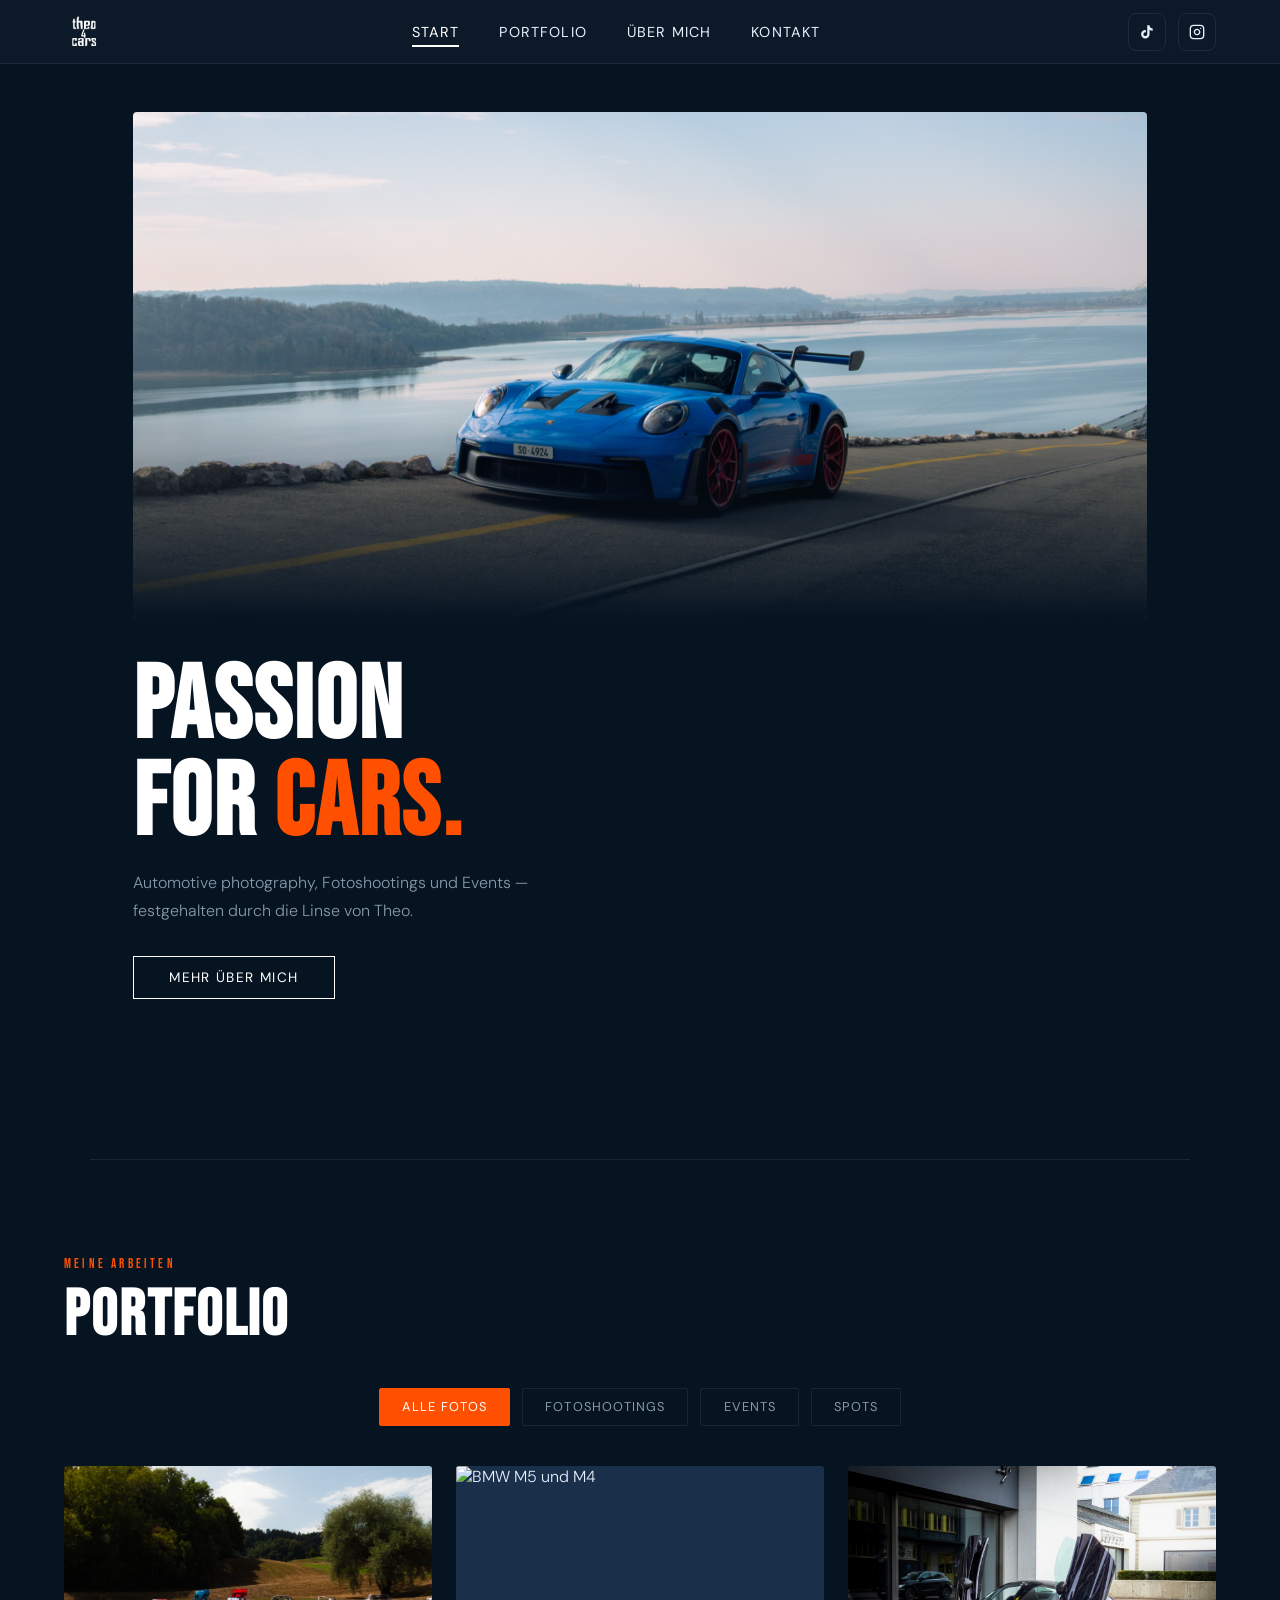
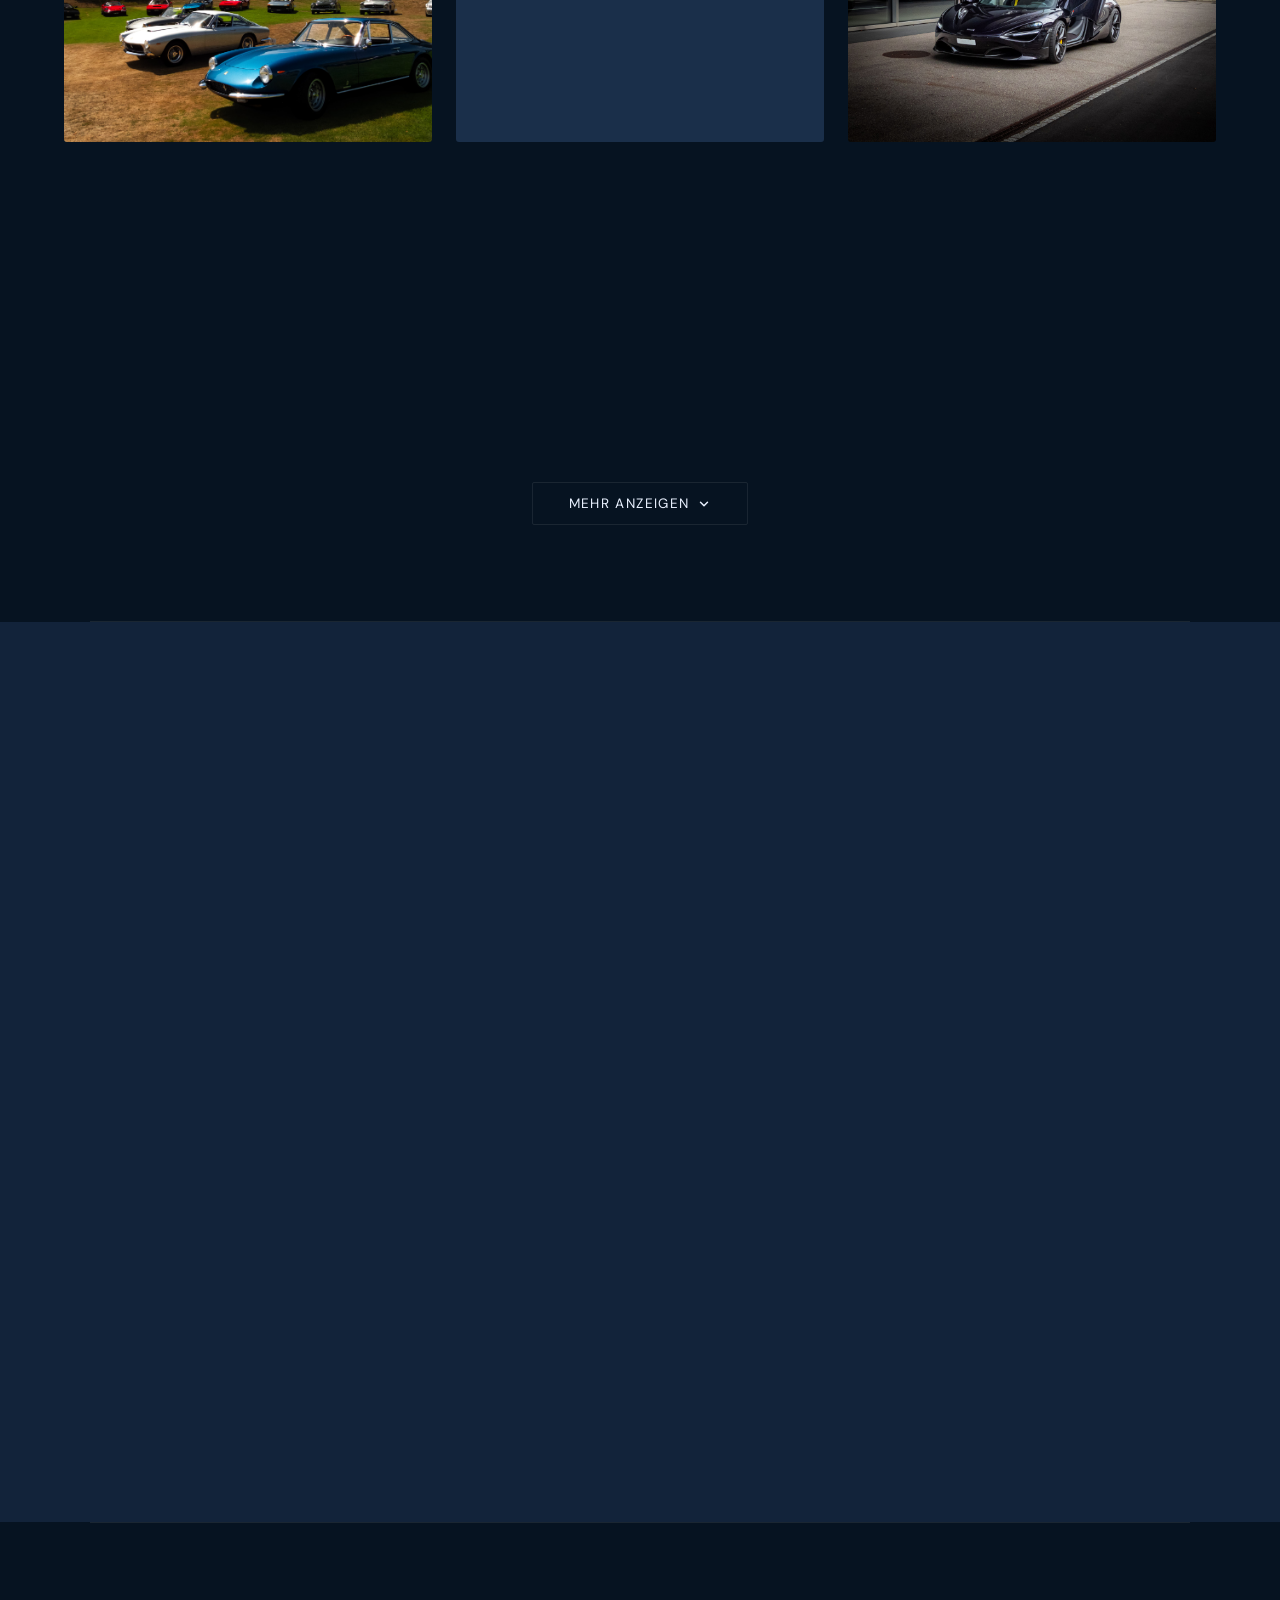
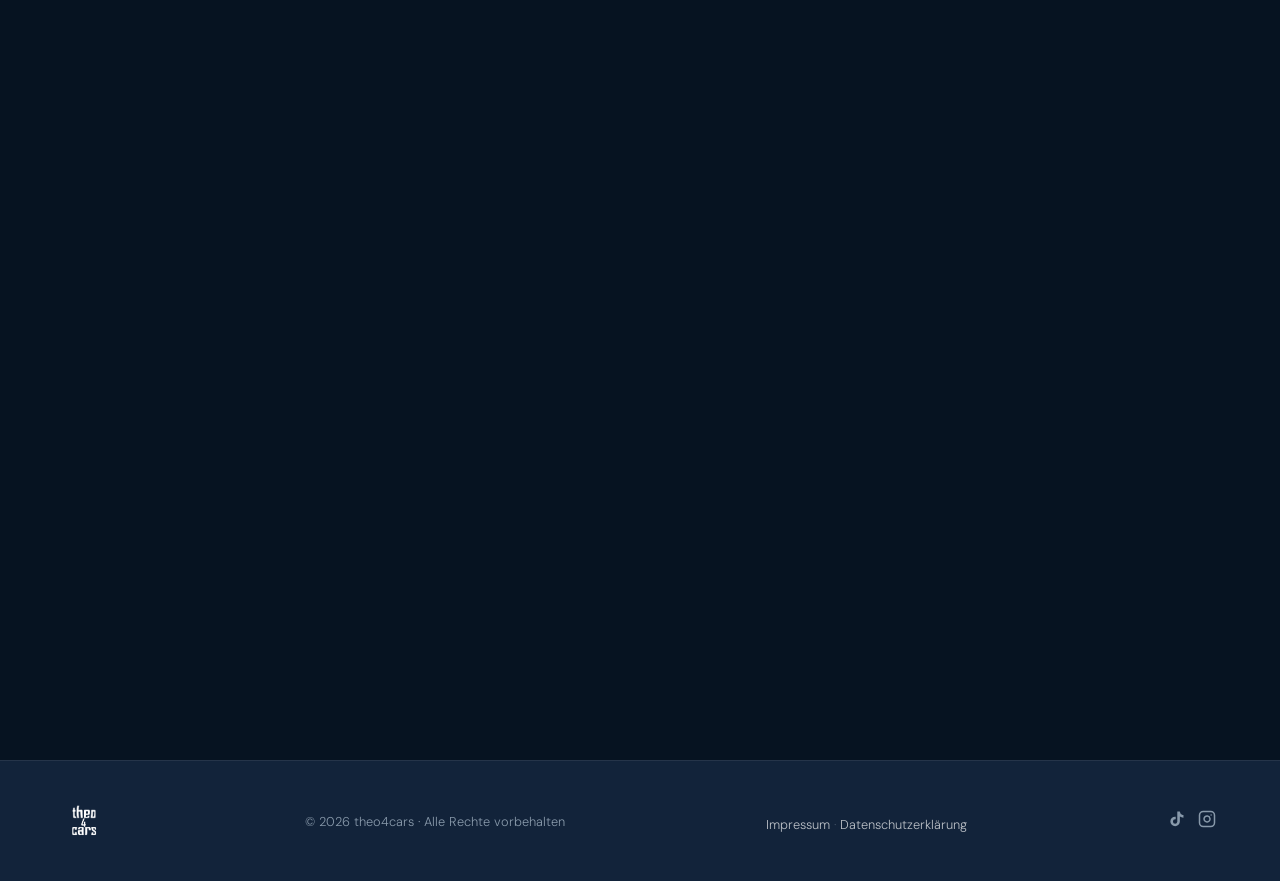
==== index.html @ cf9e4389 "Add AutoZH26 pictures" ====
<!DOCTYPE html>
<html lang="de">
<head>
  <meta charset="UTF-8" />
  <meta name="viewport" content="width=device-width, initial-scale=1.0" />
  <title>theo4cars</title>
  <link rel="stylesheet" href="style.css">
  <link rel="preconnect" href="https://fonts.googleapis.com">
  <link href="https://fonts.googleapis.com/css2?family=Bebas+Neue&family=DM+Sans:wght@300;400;500&display=swap" rel="stylesheet">
  <link rel="icon" type="image/png" sizes="512x512" href="android-chrome-512x512.png">
</head>
<body>

<nav>
  <a href="#Start" class="logo">
    <img src="img/logo_transparent.png" alt="theo4cars Logo">
  </a>
  <ul class="nav-links">
    <li><a href="#Start" class="active">Start</a></li>
    <li><a href="#portfolio">Portfolio</a></li>
    <li><a href="#about">Über mich</a></li>
    <li><a href="#Kontakt">Kontakt</a></li>
  </ul>
  <div class="nav-socials">
    <a href="https://www.tiktok.com/@theo4cars" title="TikTok" aria-label="TikTok">
      <svg width="16" height="16" viewBox="0 0 24 24" fill="currentColor"><path d="M19.59 6.69a4.83 4.83 0 0 1-3.77-4.25V2h-3.45v13.67a2.89 2.89 0 0 1-2.88 2.5 2.89 2.89 0 0 1-2.89-2.89 2.89 2.89 0 0 1 2.89-2.89c.28 0 .54.04.79.1V9.01a6.33 6.33 0 0 0-.79-.05 6.34 6.34 0 0 0-6.34 6.34 6.34 6.34 0 0 0 6.34 6.34 6.34 6.34 0 0 0 6.33-6.34V8.69a8.18 8.18 0 0 0 4.78 1.52V6.74a4.85 4.85 0 0 1-1.01-.05z"/></svg>
    </a>
    <a href="https://www.instagram.com/theo4cars" title="Instagram" aria-label="Instagram">
      <svg width="16" height="16" viewBox="0 0 24 24" fill="none" stroke="currentColor" stroke-width="2" stroke-linecap="round" stroke-linejoin="round"><rect x="2" y="2" width="20" height="20" rx="5" ry="5"/><path d="M16 11.37A4 4 0 1 1 12.63 8 4 4 0 0 1 16 11.37z"/><line x1="17.5" y1="6.5" x2="17.51" y2="6.5"/></svg>
    </a>
  </div>
  <div class="hamburger" id="hamburger" aria-label="Menü öffnen">
    <span></span><span></span><span></span>
  </div>
</nav>

<div class="mobile-menu" id="mobileMenu">
  <a href="#Start" onclick="closeMobile()">Start</a>
  <a href="#portfolio" onclick="closeMobile()">Portfolio</a>
  <a href="#about" onclick="closeMobile()">Über mich</a>
  <a href="#Kontakt" onclick="closeMobile()">Kontakt</a>
  <div class="mob-socials">
    <a href="https://www.tiktok.com/@theo4cars" title="TikTok">
      <svg width="20" height="20" viewBox="0 0 24 24" fill="currentColor"><path d="M19.59 6.69a4.83 4.83 0 0 1-3.77-4.25V2h-3.45v13.67a2.89 2.89 0 0 1-2.88 2.5 2.89 2.89 0 0 1-2.89-2.89 2.89 2.89 0 0 1 2.89-2.89c.28 0 .54.04.79.1V9.01a6.33 6.33 0 0 0-.79-.05 6.34 6.34 0 0 0-6.34 6.34 6.34 6.34 0 0 0 6.34 6.34 6.34 6.34 0 0 0 6.33-6.34V8.69a8.18 8.18 0 0 0 4.78 1.52V6.74a4.85 4.85 0 0 1-1.01-.05z"/></svg>
    </a>
    <a href="https://www.instagram.com/theo4cars" title="Instagram">
      <svg width="20" height="20" viewBox="0 0 24 24" fill="none" stroke="currentColor" stroke-width="2" stroke-linecap="round" stroke-linejoin="round"><rect x="2" y="2" width="20" height="20" rx="5" ry="5"/><path d="M16 11.37A4 4 0 1 1 12.63 8 4 4 0 0 1 16 11.37z"/><line x1="17.5" y1="6.5" x2="17.51" y2="6.5"/></svg>
    </a>
  </div>
</div>


<section id="Start">
  <div class="hero-image-wrap fade-up">
    <img id="heroImage" src="img/Hero/hero.jpg" alt="theo4cars Hero Bild">
  </div>
  <div class="hero-text fade-up">
    
    <h1>Passion<br>for <span>Cars.</span></h1>
    
    <p>Automotive photography, Fotoshootings und Events — festgehalten durch die Linse von Theo.</p>
    <a href="#about" class="hero-cta">Mehr über mich</a>
  </div>
</section>

<div class="divider"></div>

<section id="portfolio">
  <div style="max-width:1200px;margin:0 auto;">
    <p class="section-label fade-up">Meine Arbeiten</p>
    <h2 class="section-title fade-up">Portfolio</h2>

    <div class="portfolio-filters fade-up" id="portfolioFilters">
      <button class="filter-btn active" data-filter="all">Alle Fotos</button>
      <button class="filter-btn" data-filter="shooting">Fotoshootings</button>
      <button class="filter-btn" data-filter="event">Events</button>
      <button class="filter-btn" data-filter="spot">Spots</button>
    </div>

    <div class="portfolio-grid" id="portfolioGrid">

      <div class="portfolio-item fade-up" data-category="event" onclick="openGallery('golf')">
        <img src="img/Golf/golf.jpg" alt="Ferrari und Golf"/>
         <div class="portfolio-overlay"><span>Ferrari und Golf</span></div>
</div>

      <div class="portfolio-item fade-up" data-category="shooting" onclick="openGallery('bmw')">
  <img src="img/BMW/BMW.jpg" alt="BMW M5 und M4"/>
  <div class="portfolio-overlay"><span>BMW M5 und M4</span></div>
</div>

      <div class="portfolio-item fade-up" data-category="spot" onclick="openGallery('mclaren')">
        <img src="img/720s/720s.jpg" alt="McLaren 720s"/>
        <div class="portfolio-overlay"><span>McLaren 720s</span></div>
</div>

      
      <div class="portfolio-item fade-up" data-category="event" onclick="openGallery('aarberg')">
        <img src="img/Aarberg/Aarberg.jpg" alt="Ferrari Treffen Aarberg"/>
         <div class="portfolio-overlay"><span>Ferrari Treffen Aarberg</span></div>
</div>

      <div class="portfolio-item fade-up" data-category="shooting" onclick="openGallery('e63')">
        <img src="img/E63/E63.jpg" alt="Mercedes E63"/>
        <div class="portfolio-overlay"><span>Mercedes E63</span></div>
      </div>

      <div class="portfolio-item fade-up" data-category="shooting" onclick="openGallery('rs4')">
        <img src="img/RS4/RS4.jpg" alt="Audi RS4"/>
        <div class="portfolio-overlay"><span>Audi RS4</span></div>
      </div>

      <div class="portfolio-item portfolio-extra extra-hidden fade-up" data-category="shooting" onclick="openGallery('fordgt')">
        <img src="img/MKIV/MKIV.jpg" alt="Ford GT MKIV"/>
        <div class="portfolio-overlay"><span>Ford GT MKIV</span></div>
      </div>

      <div class="portfolio-item portfolio-extra extra-hidden" data-category="event" onclick="openGallery('autozh')">
        <img src="img/AutoZH/AutoZH.jpg" alt="AutoZH"/>
        <div class="portfolio-overlay"><span>Auto Zürich 2025 Media Day</span></div>
      </div>

      <div class="portfolio-item portfolio-extra extra-hidden" data-category="shooting" onclick="openGallery('huracan')">
        <img src="img/Huracan/Huracan.jpg" alt="Lamborghini Huracán"/>
        <div class="portfolio-overlay"><span>Lamborghini Huracán</span></div>
      </div>

      <div class="portfolio-item portfolio-extra extra-hidden" data-category="spot" onclick="openGallery('chiron')">
        <img src="img/Chiron/Chiron.jpg" alt="Bugatti Chiron"/>
        <div class="portfolio-overlay"><span>Bugatti Chiron</span></div>
      </div>

      <div class="portfolio-item portfolio-extra extra-hidden" data-category="shooting" onclick="openGallery('gt3rs')">
        <img src="img/GT3RS/GT3RS.jpg" alt="Porsche 992 GT3RS"/>
        <div class="portfolio-overlay"><span>Porsche 992 GT3RS</span></div>
      </div>

      <div class="portfolio-item portfolio-extra extra-hidden" data-category="event" onclick="openGallery('theice')">
        <img src="img/Theice/Theice.jpg" alt="Agera Prototype"/>
        <div class="portfolio-overlay"><span>The ICE 2025</span></div>
      </div>

      <div class="portfolio-item portfolio-extra extra-hidden" data-category="event" onclick="openGallery('como')">
        <img src="img/Como/Como.jpg" alt="Como Porsche"/>
        <div class="portfolio-overlay"><span>FuoriConcorso 2026</span></div>
      </div>

      <div class="portfolio-item portfolio-extra extra-hidden" data-category="event" onclick="openGallery('broadarrow')">
        <img src="img/BroadArrow/BroadArrow_1.jpg" alt="BroadArrow"/>
        <div class="portfolio-overlay"><span>The Zurich Auction by Broad Arrow</span></div>
      </div>

      <div class="portfolio-item portfolio-extra extra-hidden" data-category="event" onclick="openGallery('autozh26')">
        <img src="img/AutoZH26/AutoZH26.jpg" alt="AutoZH26"/>
        <div class="portfolio-overlay"><span>Auto Zürich 2026 Media Day</span></div>
      </div>

    </div>

    <div style="text-align:center;margin-top:2.5rem;">
      <button class="btn-more" id="btnMore" onclick="togglePortfolio()">
        <span id="btnMoreText">Mehr anzeigen</span>
        <svg id="btnMoreIcon" width="14" height="14" viewBox="0 0 24 24" fill="none" stroke="currentColor" stroke-width="2.5" stroke-linecap="round" stroke-linejoin="round" style="transition:transform 0.3s"><polyline points="6 9 12 15 18 9"/></svg>
      </button>
    </div>
  </div>
</section>

<div class="divider"></div>

<section id="about">
  <div class="about-inner">
    <div class="about-image-wrap fade-up">
      
      <img src="img/Theo.jpg" alt="Foto von Theo">
    </div>
    <div class="about-text fade-up">
      <p class="section-label" style="color:var(--orange)">Über mich</p>

      <h2 class="section-title">Hallo, ich bin<br>Theo.</h2>
      
      <p>Ich heisse <strong style="color:var(--white)">Theo</strong>, komme aus <strong style="color:var(--white)">Bern</strong> und bin <strong style="color:var(--white)">Mediamatiker</strong> im ersten Lehrjahr.</p>
      <p>Auf <strong style="color:var(--white)">@theo4cars</strong> teile ich meine Leidenschaft für Autos und Fotografie. Mit meiner Kamera halte ich besondere Fahrzeuge und schöne Momente fest und teile meine Begeisterung mit anderen.</p>
      <p>Ob Fotoshootings, Car Events oder interessante Autos, die ich unterwegs entdecke. Ich versuche jeden Moment so einzufangen, dass die Stimmung und die Details gut zur Geltung kommen.</p>
      <p> <strong style="color:var(--white)">Fun Fact:</strong> Die Zahl „4“ in @theo4cars hat eine besondere Bedeutung. Sie steht für „Four“ und verbindet sich durch die ähnliche Aussprache mit dem Wort „For“. So entstand der Name <strong style="color:var(--white)">"theo for cars"</strong>.</p>
      <div class="about-stats">
        
        <div class="stat-item">
          <div class="stat-number">10+</div>
          <div class="stat-label">Shootings</div>
        </div>
        <div class="stat-item">
          <div class="stat-number">20+</div>
          <div class="stat-label">Events</div>
        </div>
        <div class="stat-item">
          <div class="stat-number">5k+</div>
          <div class="stat-label">Followers</div>
        </div>
      </div>
    </div>
  </div>
</section>

<div class="divider"></div>

<!-- Kontakt -->
<section id="Kontakt">
  <div class="Kontakt-inner">
    <p class="section-label fade-up">Kontakt</p>
    
    <h2 class="section-title fade-up">Schreib mir.</h2>
    
    <p class="Kontakt-intro fade-up">Interesse an einem Fotoshooting, einer Zusammenarbeit oder einfach Fragen? Ich freue mich auf deine Nachricht.</p>

    <form id="KontaktForm" novalidate>
      <div class="form-row">
        <div class="form-group fade-up">
          <label for="name">Name</label>
          <input type="text" id="name" name="name" placeholder="Dein Name" required />
        </div>
        <div class="form-group fade-up">
          <label for="email">E-Mail</label>
          <input type="email" id="email" name="email" placeholder="deine@email.ch" required />
        </div>
      </div>
      <div class="form-group fade-up">
        
        <label for="subject">Betreff</label>
        <select id="subject" name="subject" required>
          <option value="" disabled selected hidden>Wähle einen Betreff</option>
          <option value="shooting">Fotoshooting Anfrage</option>
          <option value="event">Event Kooperation</option>
          <option value="social">Social Media</option>
          <option value="other">Sonstiges</option>
        </select>
      </div>
      <div class="form-group fade-up">
        <label for="message">Nachricht</label>
        <textarea id="message" name="message" placeholder="Deine Nachricht..." required></textarea>
      </div>
      <button type="submit" class="btn-submit fade-up">Absenden</button>
      <div class="form-success" id="formSuccess">
        ✓ Nachricht gesendet! Ich melde mich so bald wie möglich.
      </div>
    </form>
  </div>
</section>


<footer>
  
  <a href="#Start" class="logo">
    <img src="img/logo_transparent.png" alt="theo4cars Logo">
  </a>
  
  <p>© 2026 theo4cars · Alle Rechte vorbehalten</p>
  <p class="footer-legal" style="margin-top:6px;">
    <a href="impressum.html" style="color:var(--white);opacity:0.7;text-decoration:none;">Impressum</a>
    <span style="opacity:0.4;"> · </span>
    <a href="datenschutz.html" style="color:var(--white);opacity:0.7;text-decoration:none;">Datenschutzerklärung</a>
  </p>
  <div class="footer-socials">
    
    <a href="https://www.tiktok.com/@theo4cars" title="TikTok">
      <svg width="18" height="18" viewBox="0 0 24 24" fill="currentColor"><path d="M19.59 6.69a4.83 4.83 0 0 1-3.77-4.25V2h-3.45v13.67a2.89 2.89 0 0 1-2.88 2.5 2.89 2.89 0 0 1-2.89-2.89 2.89 2.89 0 0 1 2.89-2.89c.28 0 .54.04.79.1V9.01a6.33 6.33 0 0 0-.79-.05 6.34 6.34 0 0 0-6.34 6.34 6.34 6.34 0 0 0 6.34 6.34 6.34 6.34 0 0 0 6.33-6.34V8.69a8.18 8.18 0 0 0 4.78 1.52V6.74a4.85 4.85 0 0 1-1.01-.05z"/></svg>
    </a>
    <a href="https://www.instagram.com/theo4cars" title="Instagram">
      <svg width="18" height="18" viewBox="0 0 24 24" fill="none" stroke="currentColor" stroke-width="2" stroke-linecap="round" stroke-linejoin="round"><rect x="2" y="2" width="20" height="20" rx="5" ry="5"/><path d="M16 11.37A4 4 0 1 1 12.63 8 4 4 0 0 1 16 11.37z"/><line x1="17.5" y1="6.5" x2="17.51" y2="6.5"/></svg>
    </a>
  </div>
</footer>

<div class="gallery-overlay" id="galleryOverlay">
  <div class="gal-header">
    <div class="gal-title" id="galTitle">BMW M4 und <span>M5</span></div>
    <button class="gal-close" onclick="closeGallery()" aria-label="Schliessen">
      <svg width="16" height="16" viewBox="0 0 24 24" fill="none" stroke="currentColor" stroke-width="2.5" stroke-linecap="round"><line x1="18" y1="6" x2="6" y2="18"/><line x1="6" y1="6" x2="18" y2="18"/></svg>
    </button>
  </div>
  <div class="gal-body">
    <div class="gal-count" id="galCount"></div>
    <div class="gal-grid" id="galGrid"></div>
  </div>
</div>

<div class="photo-viewer" id="photoViewer">
  <button class="pv-close" onclick="closePhotoViewer()" aria-label="Schliessen">
    <svg width="16" height="16" viewBox="0 0 24 24" fill="none" stroke="currentColor" stroke-width="2.5" stroke-linecap="round"><line x1="18" y1="6" x2="6" y2="18"/><line x1="6" y1="6" x2="18" y2="18"/></svg>
  </button>
  <button class="pv-arrow pv-prev" onclick="pvNavigate(-1)" aria-label="Vorheriges">
    <svg width="18" height="18" viewBox="0 0 24 24" fill="none" stroke="currentColor" stroke-width="2.5" stroke-linecap="round" stroke-linejoin="round"><polyline points="15 18 9 12 15 6"/></svg>
  </button>
  <img id="pvImg" src="" alt="" />
  <button class="pv-arrow pv-next" onclick="pvNavigate(1)" aria-label="Nächstes">
    <svg width="18" height="18" viewBox="0 0 24 24" fill="none" stroke="currentColor" stroke-width="2.5" stroke-linecap="round" stroke-linejoin="round"><polyline points="9 18 15 12 9 6"/></svg>
  </button>
</div>

<script>

  const HERO_IMAGES = [
    'img/Hero/hero.jpg',
    'img/Hero/hero2.jpg',
    'img/Hero/hero3.jpg',
    'img/Hero/hero4.jpg',
  ].filter(Boolean);

  const heroImage = document.getElementById('heroImage');
  let heroIndex = 0;

  function changeHeroImage() {
    if (HERO_IMAGES.length < 2) return;

    const nextIndex = (heroIndex + 1) % HERO_IMAGES.length;
    const nextImage = new Image();
    nextImage.src = HERO_IMAGES[nextIndex];
    nextImage.onload = () => {
      heroImage.classList.add('is-changing');
      setTimeout(() => {
        heroImage.src = HERO_IMAGES[nextIndex];
        heroIndex = nextIndex;
        heroImage.classList.remove('is-changing');
      }, 800);
    };
  }

  if (HERO_IMAGES.length > 1) {
    setInterval(changeHeroImage, 6000);
  }

  const GALLERIES = {
    golf: {
      title: 'Ferrari und Golf',
      photos: [
        'img/Golf/golf.jpg',
        'img/Golf/golf2.jpg',
        'img/Golf/golf3.jpg',
        'img/Golf/golf4.jpg',
        'img/Golf/golf5.jpg',
        'img/Golf/golf6.jpg',
        'img/Golf/golf7.jpg',
        'img/Golf/golf8.jpg',
        'img/Golf/golf9.jpg',
        'img/Golf/golf10.jpg',
      ]
    },
    bmw: {
      title: 'BMW M4 und M5',
      photos: [
        'img/BMW/BMW.jpg',
        'img/BMW/BMW_2.jpg',
        'img/BMW/BMW_3.jpg',
        'img/BMW/BMW_4.jpg',
        'img/BMW/BMW_5.jpg',
        'img/BMW/BMW_6.jpg',
      ]
    },
    mclaren: {
      title: 'McLaren 720s',
      photos: [
        'img/720s/720s.jpg',
        'img/720s/720s_2.jpg',
        'img/720s/720s_3.jpg',
        'img/720s/720s_4.jpg',
        'img/720s/720s_5.jpg',
        'img/720s/720s_6.jpg',
      ]
    },
    aarberg: {
      title: 'Ferrari Treffen Aarberg',
      photos: [
        'img/Aarberg.jpg',
        'img/Aarberg/Aarberg_2.jpg',
        'img/Aarberg/Aarberg_3.jpg',
        'img/Aarberg/Aarberg_4.jpg',
        'img/Aarberg/Aarberg_5.jpg',
        'img/Aarberg/Aarberg_6.jpg',
        'img/Aarberg/Aarberg_7.jpg',
        'img/Aarberg/Aarberg_8.jpg',
        'img/Aarberg/Aarberg_9.jpg',
        'img/Aarberg/Aarberg_10.jpg',
        'img/Aarberg/Aarberg_11.jpg',
      ]
    },
    e63: {
      title: 'Mercedes E63',
      photos: [
        'img/E63/E63.jpg',
        'img/E63/E63_2.jpg',
        'img/E63/E63_3.jpg',
        'img/E63/E63_4.jpg',
        'img/E63/E63_5.jpg',
        'img/E63/E63_6.jpg',
      ]
    },
    rs4: {
      title: 'Audi RS4',
      photos: [
        'img/RS4/RS4.jpg',
        'img/RS4/RS4_2.jpg',
        'img/RS4/RS4_3.jpg',
        'img/RS4/RS4_4.jpg',
        'img/RS4/RS4_5.jpg',
        'img/RS4/RS4_6.jpg',
      ]
    },
    fordgt: {
      title: 'Ford GT MKIV',
      photos: [
        'img/MKIV/MKIV.jpg',
        'img/MKIV/MKIV_2.jpg',
        'img/MKIV/MKIV_3.jpg',
        'img/MKIV/MKIV_4.jpg',
        'img/MKIV/MKIV_5.jpg',
        'img/MKIV/MKIV_6.jpg',
      ]
    },
    autozh: {
      title: 'Auto Zürich 2025 Media Day',
      photos: [
        'img/AutoZH/AutoZH.jpg',
        'img/AutoZH/AutoZH_2.jpg',
        'img/AutoZH/AutoZH_3.jpg',
        'img/AutoZH/AutoZH_4.jpg',
        'img/AutoZH/AutoZH_5.jpg',
        'img/AutoZH/AutoZH_6.jpg',
        'img/AutoZH/AutoZH_7.jpg',
        'img/AutoZH/AutoZH_8.jpg',
        'img/AutoZH/AutoZH_9.jpg',
        'img/AutoZH/AutoZH_10.jpg',
        'img/AutoZH/AutoZH_11.jpg',
        'img/AutoZH/AutoZH_12.jpg',
      ]
    },
    huracan: {
      title: 'Lamborghini Huracán',
      photos: [
        'img/Huracan/Huracan.jpg',
        'img/Huracan/Huracan_2.jpg',
        'img/Huracan/Huracan_3.jpg',
        'img/Huracan/Huracan_4.jpg',
        'img/Huracan/Huracan_5.jpg',
        'img/Huracan/Huracan_6.jpg',
      ]
    },
    chiron: {
      title: 'Bugatti Chiron',
      photos: [
        'img/Chiron/Chiron.jpg',
        'img/Chiron/Chiron_2.jpg',
        'img/Chiron/Chiron_3.jpg',
      ]
    },
    gt3rs: {
      title: 'Porsche 992 GT3RS',
      photos: [
        'img/GT3RS/GT3RS.jpg',
        'img/GT3RS/GT3RS_2.jpg',
        'img/GT3RS/GT3RS_3.jpg',
        'img/GT3RS/GT3RS_4.jpg',
        'img/GT3RS/GT3RS_5.jpg',
        'img/GT3RS/GT3RS_6.jpg',
        'img/GT3RS/GT3RS_7.jpg',
        'img/GT3RS/GT3RS_8.jpg',
      ]
    },
    theice: {
      title: 'The ICE 2025',
      photos: [
        'img/Theice/Theice.jpg',
        'img/Theice/Theice_2.jpg',
        'img/Theice/Theice_3.jpg',
        'img/Theice/Theice_4.jpg',
        'img/Theice/Theice_5.jpg',
        'img/Theice/Theice_6.jpg',
        'img/Theice/Theice_7.jpg',
        'img/Theice/Theice_8.jpg',
        'img/Theice/Theice_9.jpg',
      ]
    },
    como: {
      title: 'FuoriConcorso 2026',
      photos: [
        'img/Como/Como.jpg',
        'img/Como/Como_2.jpg',
        'img/Como/Como_3.jpg',
        'img/Como/Como_4.jpg',
        'img/Como/Como_5.jpg',
        'img/Como/Como_6.jpg',
        'img/Como/Como_7.jpg',
        'img/Como/Como_8.jpg',
        'img/Como/Como_9.jpg',
        'img/Como/Como_10.jpg',
        'img/Como/Como_11.jpg',
        'img/Como/Como_12.jpg',
        'img/Como/Como_13.jpg',
        'img/Como/Como_14.jpg',
        'img/Como/Como_15.jpg',
        'img/Como/Como_16.jpg',
        'img/Como/Como_17.jpg',
        'img/Como/Como_18.jpg',
        'img/Como/Como_19.jpg',
        'img/Como/Como_20.jpg',
      ]
    },

    broadarrow: {
      title: 'The Zurich Auction by Broad Arrow',
      photos: [
        'img/BroadArrow/BroadArrow_1.jpg',
        'img/BroadArrow/BroadArrow_2.jpg',
        'img/BroadArrow/BroadArrow_3.jpg',
        'img/BroadArrow/BroadArrow_4.jpg',
        'img/BroadArrow/BroadArrow_5.jpg',
        'img/BroadArrow/BroadArrow_6.jpg',
        'img/BroadArrow/BroadArrow_7.jpg',
        'img/BroadArrow/BroadArrow_8.jpg',
        'img/BroadArrow/BroadArrow_9.jpg',
        'img/BroadArrow/BroadArrow_10.jpg',
        'img/BroadArrow/BroadArrow_11.jpg',
        'img/BroadArrow/BroadArrow_12.jpg',
        'img/BroadArrow/BroadArrow_13.jpg',
        'img/BroadArrow/BroadArrow_14.jpg',
        'img/BroadArrow/BroadArrow_15.jpg',
        'img/BroadArrow/BroadArrow_16.jpg',
      ]
    },

    autozh26: {
      title: 'Auto Zürich 2026 Media Day',
      photos: [
        'img/AutoZH26/AutoZH26.jpg',
        'img/AutoZH26/AutoZH26_2.jpg',
        'img/AutoZH26/AutoZH26_3.jpg',
        'img/AutoZH26/AutoZH26_4.jpg',
        'img/AutoZH26/AutoZH26_5.jpg',
        'img/AutoZH26/AutoZH26_6.jpg',
        'img/AutoZH26/AutoZH26_7.jpg',
        'img/AutoZH26/AutoZH26_8.jpg',
        'img/AutoZH26/AutoZH26_9.jpg',
        'img/AutoZH26/AutoZH26_10.jpg',
        'img/AutoZH26/AutoZH26_11.jpg',
        'img/AutoZH26/AutoZH26_12.jpg',
        'img/AutoZH26/AutoZH26_13.jpg',
        'img/AutoZH26/AutoZH26_14.jpg',
        'img/AutoZH26/AutoZH26_15.jpg',
        'img/AutoZH26/AutoZH26_16.jpg',
        'img/AutoZH26/AutoZH26_17.jpg',
        'img/AutoZH26/AutoZH26_18.jpg',
        'img/AutoZH26/AutoZH26_19.jpg',
        'img/AutoZH26/AutoZH26_20.jpg',
      ]
    },
  };


  let currentGallery = null;
  let pvIndex = 0;

  function openGallery(key) {
    const gal = GALLERIES[key];
    if (!gal) return;
    currentGallery = gal;


    const words = gal.title.split(' ');
    const first = words.shift();
    document.getElementById('galTitle').innerHTML =
      '<span>' + first + '</span>' + (words.length ? ' ' + words.join(' ') : '');

    const n = gal.photos.length;
    document.getElementById('galCount').textContent = n + (n === 1 ? ' Foto' : ' Fotos');

    const grid = document.getElementById('galGrid');
    grid.innerHTML = '';
    gal.photos.forEach((src, i) => {
      const div = document.createElement('div');
      div.className = 'gal-photo';
      const img = document.createElement('img');
      img.src = src;
      img.alt = gal.title + ' – Foto ' + (i + 1);
      img.loading = 'lazy';
      div.appendChild(img);
      div.addEventListener('click', () => openPhotoViewer(i));
      grid.appendChild(div);
    });

    document.getElementById('galleryOverlay').classList.add('active');
    document.body.style.overflow = 'hidden';
  }

  function closeGallery() {
    document.getElementById('galleryOverlay').classList.remove('active');
    document.body.style.overflow = '';
  }

  function openPhotoViewer(index) {
    pvIndex = index;
    renderPhotoViewer();
    document.getElementById('photoViewer').classList.add('active');
  }

  function closePhotoViewer() {
    document.getElementById('photoViewer').classList.remove('active');
  }

  function renderPhotoViewer() {
    const img = document.getElementById('pvImg');
    img.src = currentGallery.photos[pvIndex];
    img.alt = currentGallery.title + ' – Foto ' + (pvIndex + 1);
  }

  function pvNavigate(dir) {
    const n = currentGallery.photos.length;
    pvIndex = (pvIndex + dir + n) % n;
    renderPhotoViewer();
  }

  document.addEventListener('keydown', e => {
    const pv = document.getElementById('photoViewer');
    const gal = document.getElementById('galleryOverlay');
    if (pv.classList.contains('active')) {
      if (e.key === 'Escape') closePhotoViewer();
      if (e.key === 'ArrowLeft') pvNavigate(-1);
      if (e.key === 'ArrowRight') pvNavigate(1);
    } else if (gal.classList.contains('active')) {
      if (e.key === 'Escape') closeGallery();
    }
  });

  document.getElementById('photoViewer').addEventListener('click', function(e) {
    if (e.target === this) closePhotoViewer();
  });
</script>

<script>
  function togglePortfolio() {
    const extras = document.querySelectorAll('.portfolio-extra');
    const btn = document.getElementById('btnMore');
    const btnText = document.getElementById('btnMoreText');
    const icon = document.getElementById('btnMoreIcon');
    const isOpen = btn.classList.contains('open');

    if (!isOpen) {
      extras.forEach(el => { el.classList.remove('extra-hidden'); });
      btnText.textContent = 'Weniger anzeigen';
      btn.classList.add('open');
    } else {
      extras.forEach(el => { el.classList.add('extra-hidden'); });
      btnText.textContent = 'Mehr anzeigen';
      btn.classList.remove('open');
      // Sanft zurück zum Portfolio-Anfang scrollen
      document.getElementById('portfolio').scrollIntoView({ behavior: 'smooth' });
    }
  }

  // Portfolio-Filter
  const filterBtns = document.querySelectorAll('.filter-btn');
  const moreBtnWrap = document.getElementById('btnMore').parentElement;

  filterBtns.forEach(fbtn => {
    fbtn.addEventListener('click', () => {
      filterBtns.forEach(b => b.classList.remove('active'));
      fbtn.classList.add('active');
      const filter = fbtn.dataset.filter;
      const items = document.querySelectorAll('.portfolio-item');

      if (filter === 'all') {
        moreBtnWrap.style.display = '';
        items.forEach(item => item.classList.remove('filtered-out'));
        // "Mehr anzeigen" Zustand respektieren
        const isOpen = document.getElementById('btnMore').classList.contains('open');
        document.querySelectorAll('.portfolio-extra').forEach(el => {
          el.classList.toggle('extra-hidden', !isOpen);
        });
      } else {
        moreBtnWrap.style.display = 'none';
        // Bei einem konkreten Filter zählt nur die Kategorie,
        // der "Mehr anzeigen"-Zustand wird ignoriert (alle passenden Bilder sichtbar)
        document.querySelectorAll('.portfolio-extra').forEach(el => el.classList.remove('extra-hidden'));
        items.forEach(item => {
          item.classList.toggle('filtered-out', item.dataset.category !== filter);
        });
      }
    });
  });

  const hamburger = document.getElementById('hamburger');
  const mobileMenu = document.getElementById('mobileMenu');
  hamburger.addEventListener('click', () => {
    hamburger.classList.toggle('open');
    mobileMenu.classList.toggle('open');
  });
  function closeMobile() {
    hamburger.classList.remove('open');
    mobileMenu.classList.remove('open');
  }

  const sections = document.querySelectorAll('section[id]');
  const navLinks = document.querySelectorAll('.nav-links a');
  window.addEventListener('scroll', () => {
    let current = '';
    sections.forEach(s => {
      if (window.scrollY >= s.offsetTop - 100) current = s.id;
    });
    navLinks.forEach(a => {
      a.classList.toggle('active', a.getAttribute('href') === '#' + current);
    });
  });

  const observer = new IntersectionObserver((entries) => {
    entries.forEach(e => {
      if (e.isIntersecting) { e.target.classList.add('visible'); observer.unobserve(e.target); }
    });
  }, { threshold: 0.12 });
  document.querySelectorAll('.fade-up').forEach(el => observer.observe(el));

  document.getElementById('KontaktForm').addEventListener('submit', function(e) {
    e.preventDefault();
    const form = this;
    const name = document.getElementById('name').value.trim();
    const email = document.getElementById('email').value.trim();
    const subject = document.getElementById('subject').value;
    const message = document.getElementById('message').value.trim();
    if (!name || !email || !subject || !message) { alert('Bitte fülle alle Pflichtfelder aus.'); return; }

    const submitBtn = form.querySelector('.btn-submit');
    const originalText = submitBtn.textContent;
    submitBtn.disabled = true;
    submitBtn.textContent = 'Wird gesendet...';

    fetch('https://formspree.io/f/xpqgkwpj', {
      method: 'POST',
      headers: { 'Accept': 'application/json' },
      body: new FormData(form)
    })
      .then(response => {
        if (response.ok) {
          form.reset();
          document.getElementById('formSuccess').style.display = 'block';
          setTimeout(() => document.getElementById('formSuccess').style.display = 'none', 5000);
        } else {
          alert('Es gab ein Problem beim Senden. Bitte versuche es später erneut oder schreib mir direkt eine E-Mail.');
        }
      })
      .catch(() => {
        alert('Es gab ein Problem beim Senden. Bitte versuche es später erneut oder schreib mir direkt eine E-Mail.');
      })
      .finally(() => {
        submitBtn.disabled = false;
        submitBtn.textContent = originalText;
      });
  });
</script>
</body>
</html>
---- style.css ----
:root {
      --navy: #061321;
      --navy-mid: #12233a;
      --navy-light: #1a2f4a;
      --accent: #e8f0fe;
      --white: #ffffff;
      --orange: #fe5000;
      --gray: #8899aa;
      --border: rgba(255,255,255,0.08);
    }

    *, *::before, *::after { box-sizing: border-box; margin: 0; padding: 0; }

    ::selection {
      background: var(--orange);
      color: var(--white);
    }
    ::-moz-selection {
      background: var(--orange);
      color: var(--white);
    }

    html { scroll-behavior: smooth; }

    body {
      background: var(--navy);
      color: var(--accent);
      font-family: 'DM Sans', sans-serif;
      font-weight: 300;
      overflow-x: hidden;
    }

    nav {
      position: fixed;
      top: 0; left: 0; right: 0;
      z-index: 100;
      display: flex;
      align-items: center;
      justify-content: space-between;
      padding: 0 5%;
      height: 64px;
      background: rgba(13,27,42,0.92);
      backdrop-filter: blur(12px);
      border-bottom: 1px solid var(--border);
    }

    .logo {
      display: flex;
      align-items: center;
      text-decoration: none;
      line-height: 1;
    }
    .logo img {
      height: 40px;
      width: auto;
      display: block;
      object-fit: contain;
    }

    .logo-placeholder {
      height: 40px;
      width: 80px;
      border: 1.5px dashed rgba(255,255,255,0.3);
      border-radius: 6px;
      display: flex;
      align-items: center;
      justify-content: center;
      font-size: 0.65rem;
      letter-spacing: 0.06em;
      text-transform: uppercase;
      color: rgba(255,255,255,0.35);
      font-family: 'DM Sans', sans-serif;
      font-weight: 400;
    }

    .nav-links {
      display: flex;
      gap: 2.5rem;
      list-style: none;
    }
    .nav-links a {
      color: var(--accent);
      text-decoration: none;
      font-size: 0.9rem;
      font-weight: 400;
      letter-spacing: 0.08em;
      text-transform: uppercase;
      padding-bottom: 4px;
      border-bottom: 2px solid transparent;
      transition: border-color 0.2s, color 0.2s;
    }
    .nav-links a:hover,
    .nav-links a.active {
      color: var(--white);
      border-color: var(--white);
    }

    .nav-socials {
      display: flex;
      gap: 0.75rem;
    }
    .nav-socials a {
      display: flex;
      align-items: center;
      justify-content: center;
      width: 38px;
      height: 38px;
      border: 1.5px solid var(--border);
      border-radius: 8px;
      color: var(--accent);
      text-decoration: none;
      font-size: 1rem;
      transition: border-color 0.2s, color 0.2s;
    }
    .nav-socials a:hover { border-color: var(--white); color: var(--white); }

    .hamburger {
      display: none;
      flex-direction: column;
      gap: 5px;
      cursor: pointer;
      padding: 4px;
    }
    .hamburger span {
      display: block;
      width: 24px;
      height: 2px;
      background: var(--accent);
      transition: all 0.3s;
    }
    .hamburger.open span:nth-child(1) { transform: translateY(7px) rotate(45deg); }
    .hamburger.open span:nth-child(2) { opacity: 0; }
    .hamburger.open span:nth-child(3) { transform: translateY(-7px) rotate(-45deg); }

    .mobile-menu {
      display: none;
      position: fixed;
      top: 64px; left: 0; right: 0;
      background: rgba(13,27,42,0.98);
      backdrop-filter: blur(12px);
      border-bottom: 1px solid var(--border);
      padding: 1.5rem 5%;
      z-index: 99;
      flex-direction: column;
      gap: 1.5rem;
    }
    .mobile-menu.open { display: flex; }
    .mobile-menu a {
      color: var(--accent);
      text-decoration: none;
      font-size: 1.1rem;
      font-weight: 400;
      letter-spacing: 0.06em;
      text-transform: uppercase;
    }
    .mobile-menu .mob-socials {
      display: flex;
      gap: 1rem;
      margin-top: 0.5rem;
    }

    #Start {
      padding-top: 64px;
      min-height: 100vh;
      display: flex;
      flex-direction: column;
    }

    .hero-image-wrap {
      position: relative;
      width: 88%;
      max-width: 1100px;
      margin: 3rem auto 0;
      overflow: hidden;
      border-radius: 4px;
    }
    .hero-image-wrap img {
      width: 100%;
      height: auto;
      display: block;
      object-fit: cover;
      opacity: 1;
      transition: opacity 0.8s ease-in-out;
      animation: heroSlowZoom 10s ease-in-out infinite alternate;
    }
    .hero-image-wrap img.is-changing { opacity: 0.35; }

    @keyframes heroSlowZoom {
      from { transform: scale(1); }
      to { transform: scale(1.15); }
    }
    .hero-img-placeholder {
      width: 100%;
      aspect-ratio: 16/7;
      display: flex;
      flex-direction: column;
      align-items: center;
      justify-content: center;
      gap: 0.75rem;
      background: var(--navy-light);
      border: 2px dashed rgba(255,255,255,0.15);
      border-radius: 4px;
      color: rgba(255,255,255,0.3);
      font-family: 'DM Sans', sans-serif;
    }
    .hero-img-placeholder svg { opacity: 0.4; }
    .hero-img-placeholder span {
      font-size: 0.8rem;
      letter-spacing: 0.12em;
      text-transform: uppercase;
    }
    .hero-image-wrap::after {
      content: '';
      position: absolute;
      inset: 0;
      background: linear-gradient(to bottom, transparent 60%, var(--navy) 100%);
      pointer-events: none;
    }

    .hero-text {
      width: 88%;
      max-width: 1100px;
      margin: 0 auto;
      padding: 2.5rem 0 4rem;
    }
    .hero-text h1 {
      font-family: 'Bebas Neue', cursive;
      font-size: clamp(3rem, 8vw, 6.5rem);
      line-height: 0.95;
      letter-spacing: 0.02em;
      color: var(--white);
      margin-bottom: 1rem;
    }
    .hero-text h1 span { color: var(--orange); }
    .hero-text p {
      max-width: 480px;
      color: var(--gray);
      font-size: 1rem;
      line-height: 1.7;
    }
    .hero-cta {
      display: inline-block;
      margin-top: 2rem;
      padding: 0.75rem 2.2rem;
      border: 1.5px solid var(--white);
      color: var(--white);
      text-decoration: none;
      font-size: 0.85rem;
      letter-spacing: 0.1em;
      text-transform: uppercase;
      font-weight: 400;
      transition: background 0.2s, color 0.2s;
    }
    .hero-cta:hover { background: var(--white); color: var(--navy); }

    section {
      padding: 6rem 5%;
    }
    .section-label {
      font-family: 'Bebas Neue', cursive;
      font-size: 0.8rem;
      letter-spacing: 0.25em;
      color: var(--orange);
      text-transform: uppercase;
      margin-bottom: 0.75rem;
    }
    .section-title {
      font-family: 'Bebas Neue', cursive;
      font-size: clamp(2.5rem, 5vw, 4rem);
      color: var(--white);
      line-height: 1;
      letter-spacing: 0.03em;
      margin-bottom: 2.5rem;
    }

    .divider {
      width: 88%;
      max-width: 1100px;
      margin: 0 auto;
      height: 1px;
      background: var(--border);
    }

    #portfolio { background: var(--navy); }

    .portfolio-filters {
      display: flex;
      flex-wrap: wrap;
      gap: 0.75rem;
      justify-content: center;
      margin-bottom: 2.5rem;
    }

    .filter-btn {
      padding: 0.6rem 1.4rem;
      background: transparent;
      border: 1.5px solid var(--border);
      color: var(--gray);
      font-family: 'DM Sans', sans-serif;
      font-size: 0.8rem;
      font-weight: 400;
      letter-spacing: 0.08em;
      text-transform: uppercase;
      cursor: pointer;
      border-radius: 2px;
      transition: border-color 0.2s, color 0.2s, background 0.2s;
    }
    .filter-btn:hover { border-color: var(--white); color: var(--white); }
    .filter-btn.active {
      background: var(--orange);
      border-color: var(--orange);
      color: var(--white);
    }

    .portfolio-grid {
      display: grid;
      grid-template-columns: repeat(3, 1fr);
      gap: 1.5rem;
      max-width: 1200px;
      margin: 0 auto;
    }

    .portfolio-item {
      position: relative;
      overflow: hidden;
      border-radius: 3px;
      background: var(--navy-light);
      cursor: pointer;
      aspect-ratio: 4/3;
    }
    .portfolio-item img {
      width: 100%;
      height: 100%;
      object-fit: cover;
      display: block;
      transition: transform 0.5s ease;
    }
    .portfolio-item:hover img { transform: scale(1.06); }

    .portfolio-overlay {
      position: absolute;
      inset: 0;
      background: linear-gradient(to top, rgba(13,27,42,0.9) 0%, transparent 55%);
      opacity: 0;
      transition: opacity 0.3s;
      display: flex;
      align-items: flex-end;
      padding: 1.25rem;
    }
    .portfolio-item:hover .portfolio-overlay { opacity: 1; }
    .portfolio-overlay span {
      font-family: 'Bebas Neue', cursive;
      font-size: 1.3rem;
      letter-spacing: 0.06em;
      color: var(--white);
    }

    .ph {
      width: 100%;
      height: 100%;
      object-fit: cover;
    }
    .placeholder-img {
      width: 100%;
      height: 100%;
      display: flex;
      align-items: center;
      justify-content: center;
      font-size: 2.5rem;
    }
    .p1 { background: linear-gradient(135deg, #1a3a5c 0%, #0a1a2e 100%); }
    .p2 { background: linear-gradient(135deg, #2a1a1a 0%, #0e0a0a 100%); }
    .p3 { background: linear-gradient(135deg, #1a2a1a 0%, #0a160a 100%); }
    .p4 { background: linear-gradient(135deg, #2a2a1a 0%, #16140a 100%); }
    .p5 { background: linear-gradient(135deg, #1a1a3a 0%, #0a0a1e 100%); }
    .p6 { background: linear-gradient(135deg, #2a1a2a 0%, #160a16 100%); }

    #about {
      background: var(--navy-mid);
    }
    .about-inner {
      max-width: 1100px;
      margin: 0 auto;
      display: grid;
      grid-template-columns: 1fr 1fr;
      gap: 5rem;
      align-items: center;
    }
    .about-image-wrap {
      position: relative;
    }
    .about-image-wrap::before {
      content: '';
      position: absolute;
      top: -12px;
      left: -12px;
      right: 12px;
      bottom: 12px;
      border: 1.5px solid var(--border);
      border-radius: 3px;
      z-index: 0;
    }
    .about-image-wrap img,
    .about-img-placeholder {
      position: relative;
      z-index: 1;
      width: 100%;
      aspect-ratio: 3/4;
      object-fit: cover;
      border-radius: 3px;
      display: block;
    }
    .about-img-placeholder {
      background: linear-gradient(150deg, #1a3050, #0d1b2a);
      display: flex;
      align-items: center;
      justify-content: center;
      font-size: 4rem;
    }
    .about-text p {
      color: var(--gray);
      font-size: 1rem;
      line-height: 1.8;
      margin-bottom: 1rem;
    }
    .about-stats {
      display: flex;
      gap: 2.5rem;
      margin-top: 2rem;
      padding-top: 2rem;
      border-top: 1px solid var(--border);
    }
    .stat-item { text-align: left; }
    .stat-number {
      font-family: 'Bebas Neue', cursive;
      font-size: 2.8rem;
      color: var(--white);
      line-height: 1;
    }
    .stat-label {
      font-size: 0.8rem;
      letter-spacing: 0.1em;
      text-transform: uppercase;
      color: var(--gray);
      margin-top: 0.2rem;
    }

    #Kontakt { background: var(--navy); }
    .Kontakt-inner {
      max-width: 680px;
      margin: 0 auto;
    }
    .Kontakt-intro {
      color: var(--gray);
      font-size: 1rem;
      line-height: 1.7;
      margin-bottom: 2.5rem;
    }

    .form-group {
      margin-bottom: 1.25rem;
    }
    .form-group label {
      display: block;
      font-size: 0.75rem;
      letter-spacing: 0.12em;
      text-transform: uppercase;
      color: var(--gray);
      margin-bottom: 0.5rem;
    }
    .form-group input,
    .form-group textarea,
    .form-group select {
      width: 100%;
      background: var(--navy-light);
      border: 1px solid var(--border);
      border-radius: 3px;
      color: var(--white);
      font-family: 'DM Sans', sans-serif;
      font-size: 0.95rem;
      font-weight: 300;
      padding: 0.85rem 1rem;
      outline: none;
      transition: border-color 0.2s;
      appearance: none;
    }
    .form-group input:focus,
    .form-group textarea:focus,
    .form-group select:focus { border-color: rgba(255,255,255,0.4); }
    .form-group textarea { resize: vertical; min-height: 130px; }

    .form-row { display: grid; grid-template-columns: 1fr 1fr; gap: 1.25rem; }

    .btn-submit {
      display: inline-block;
      margin-top: 0.5rem;
      padding: 0.85rem 2.5rem;
      background: transparent;
      border: 1.5px solid var(--white);
      color: var(--white);
      font-family: 'DM Sans', sans-serif;
      font-size: 0.85rem;
      letter-spacing: 0.1em;
      text-transform: uppercase;
      cursor: pointer;
      transition: background 0.2s, color 0.2s;
    }
    .btn-submit:hover { background: var(--white); color: var(--navy); }

    .form-success {
      display: none;
      padding: 1rem 1.5rem;
      border: 1px solid rgba(100,200,100,0.3);
      background: rgba(100,200,100,0.08);
      border-radius: 3px;
      color: #8de08d;
      font-size: 0.95rem;
      margin-top: 1rem;
    }

    footer {
      background: var(--navy-mid);
      border-top: 1px solid var(--border);
      padding: 2.5rem 5%;
      display: flex;
      align-items: center;
      justify-content: space-between;
      flex-wrap: wrap;
      gap: 1rem;
    }
    footer .logo { font-size: 1.2rem; }
    footer p {
      color: var(--gray);
      font-size: 0.8rem;
    }
    footer .footer-socials {
      display: flex;
      gap: 0.75rem;
    }
    footer .footer-socials a {
      color: var(--gray);
      text-decoration: none;
      font-size: 1.1rem;
      transition: color 0.2s;
    }
    footer .footer-socials a:hover { color: var(--white); }

    @media (max-width: 900px) {
      .portfolio-grid { grid-template-columns: repeat(2, 1fr); }
      .about-inner { grid-template-columns: 1fr; gap: 3rem; }
      .about-image-wrap { max-width: 400px; }
    }

    @media (max-width: 640px) {
      .nav-links, .nav-socials { display: none; }
      .hamburger { display: flex; }
      .portfolio-grid { grid-template-columns: 1fr 1fr; gap: 0.75rem; }
      .form-row { grid-template-columns: 1fr; }
      .hero-image-wrap { width: 100%; border-radius: 0; }
      .hero-text { width: 90%; }
      .about-stats { gap: 1.5rem; flex-wrap: wrap; }
      footer { flex-direction: column; text-align: center; }
    }

    @media (max-width: 420px) {
      .portfolio-grid { grid-template-columns: 1fr; }
    }

    @media (max-width: 400px) {
      section { padding: 4.5rem 5% 5rem; }
      .hero-text { padding: 2rem 0 3rem; }
      .hero-cta, .btn-more { padding: 0.7rem 1.6rem; font-size: 0.8rem; }
      .filter-btn { padding: 0.55rem 1.1rem; font-size: 0.75rem; }
      .about-stats { gap: 1.25rem; }
      .stat-number { font-size: 2.2rem; }
      .form-row { gap: 1rem; }
    }

    .fade-up {
      opacity: 0;
      transform: translateY(24px);
      transition: opacity 0.6s ease, transform 0.6s ease;
    }
    .fade-up.visible {
      opacity: 1;
      transform: translateY(0);
    }

    .btn-more {
      display: inline-flex;
      align-items: center;
      gap: 0.5rem;
      padding: 0.75rem 2.2rem;
      background: transparent;
      border: 1.5px solid var(--border);
      color: var(--accent);
      font-family: 'DM Sans', sans-serif;
      font-size: 0.85rem;
      font-weight: 400;
      letter-spacing: 0.1em;
      text-transform: uppercase;
      cursor: pointer;
      border-radius: 2px;
      transition: border-color 0.2s, color 0.2s;
    }
    .btn-more:hover { border-color: var(--white); color: var(--white); }
    .btn-more.open #btnMoreIcon { transform: rotate(180deg); }

    .portfolio-extra {
      animation: fadeInItem 0.4s ease forwards;
    }
    .portfolio-item.extra-hidden { display: none !important; }
    .portfolio-item.filtered-out { display: none !important; }
    @keyframes fadeInItem {
      from { opacity: 0; transform: translateY(16px); }
      to   { opacity: 1; transform: translateY(0); }
    }

    .gallery-overlay {
      display: none;
      position: fixed;
      inset: 0;
      z-index: 1000;
      background: var(--navy);
      flex-direction: column;
      overflow-y: auto;
      animation: galFadeIn 0.3s ease;
    }
    .gallery-overlay.active { display: flex; }
    @keyframes galFadeIn {
      from { opacity: 0; transform: translateY(20px); }
      to   { opacity: 1; transform: translateY(0); }
    }

    .gal-header {
      position: sticky;
      top: 0;
      z-index: 10;
      width: 100%;
      display: flex;
      align-items: center;
      justify-content: space-between;
      padding: 1.1rem 5%;
      background: rgba(6,19,33,0.96);
      backdrop-filter: blur(14px);
      border-bottom: 1px solid var(--border);
    }
    .gal-title {
      font-family: 'Bebas Neue', cursive;
      font-size: clamp(1.8rem, 4vw, 3rem);
      letter-spacing: 0.05em;
      color: var(--white);
      line-height: 1;
    }
    .gal-title span { color: var(--orange); }

    .gal-close {
      background: none;
      border: 1.5px solid var(--border);
      color: var(--accent);
      width: 42px;
      height: 42px;
      border-radius: 8px;
      cursor: pointer;
      display: flex;
      align-items: center;
      justify-content: center;
      transition: border-color 0.2s, color 0.2s;
      flex-shrink: 0;
    }
    .gal-close:hover { border-color: var(--white); color: var(--white); }

    .gal-body {
      padding: 2.5rem 5% 4rem;
      width: 100%;
      max-width: 1300px;
      margin: 0 auto;
    }

    .gal-count {
      font-size: 0.75rem;
      letter-spacing: 0.15em;
      text-transform: uppercase;
      color: var(--gray);
      margin-bottom: 1.5rem;
    }

    .gal-grid {
      display: grid;
      grid-template-columns: repeat(3, minmax(0, 1fr));
      gap: 0.6rem;
    }
    .gal-photo {
      overflow: hidden;
      border-radius: 3px;
      background: transparent;
      cursor: pointer;
      display: block;
      align-self: center;
    }
    .gal-photo img {
      width: 100%;
      height: auto;
      display: block;
      transition: transform 0.45s ease;
    }
    .gal-photo:hover img { transform: scale(1.04); }

    .photo-viewer {
      display: none;
      position: fixed;
      inset: 0;
      z-index: 1100;
      background: rgba(4,12,22,0.97);
      align-items: center;
      justify-content: center;
    }
    .photo-viewer.active { display: flex; }
    .photo-viewer img {
      max-width: 92vw;
      max-height: 90vh;
      object-fit: contain;
      border-radius: 3px;
      display: block;
      animation: galFadeIn 0.2s ease;
    }
    .pv-close {
      position: fixed;
      top: 1.2rem;
      right: 1.5rem;
      background: rgba(6,19,33,0.8);
      border: 1.5px solid var(--border);
      color: var(--accent);
      width: 42px; height: 42px;
      border-radius: 8px;
      cursor: pointer;
      display: flex;
      align-items: center;
      justify-content: center;
      transition: border-color 0.2s, color 0.2s;
      z-index: 1101;
    }
    .pv-close:hover { border-color: var(--white); color: var(--white); }
    .pv-arrow {
      position: fixed;
      top: 50%;
      transform: translateY(-50%);
      background: rgba(6,19,33,0.7);
      border: 1.5px solid var(--border);
      color: var(--accent);
      width: 46px; height: 46px;
      border-radius: 8px;
      cursor: pointer;
      display: flex;
      align-items: center;
      justify-content: center;
      transition: border-color 0.2s, color 0.2s;
      z-index: 1101;
    }
    .pv-arrow:hover { border-color: var(--white); color: var(--white); }
    .pv-prev { left: 1rem; }
    .pv-next { right: 1rem; }

    @media (max-width: 768px) {
      .gal-grid {
        grid-template-columns: repeat(2, minmax(0, 1fr));
        gap: 0.5rem;
      }
    }
    @media (max-width: 480px) {
      .gal-grid { grid-template-columns: 1fr; }
      .gal-header { padding: 0.9rem 5%; }
      .pv-close { width: 38px; height: 38px; top: 0.8rem; right: 1rem; }
      .pv-arrow { width: 38px; height: 38px; }
      .pv-prev { left: 0.5rem; }
      .pv-next { right: 0.5rem; }
    }
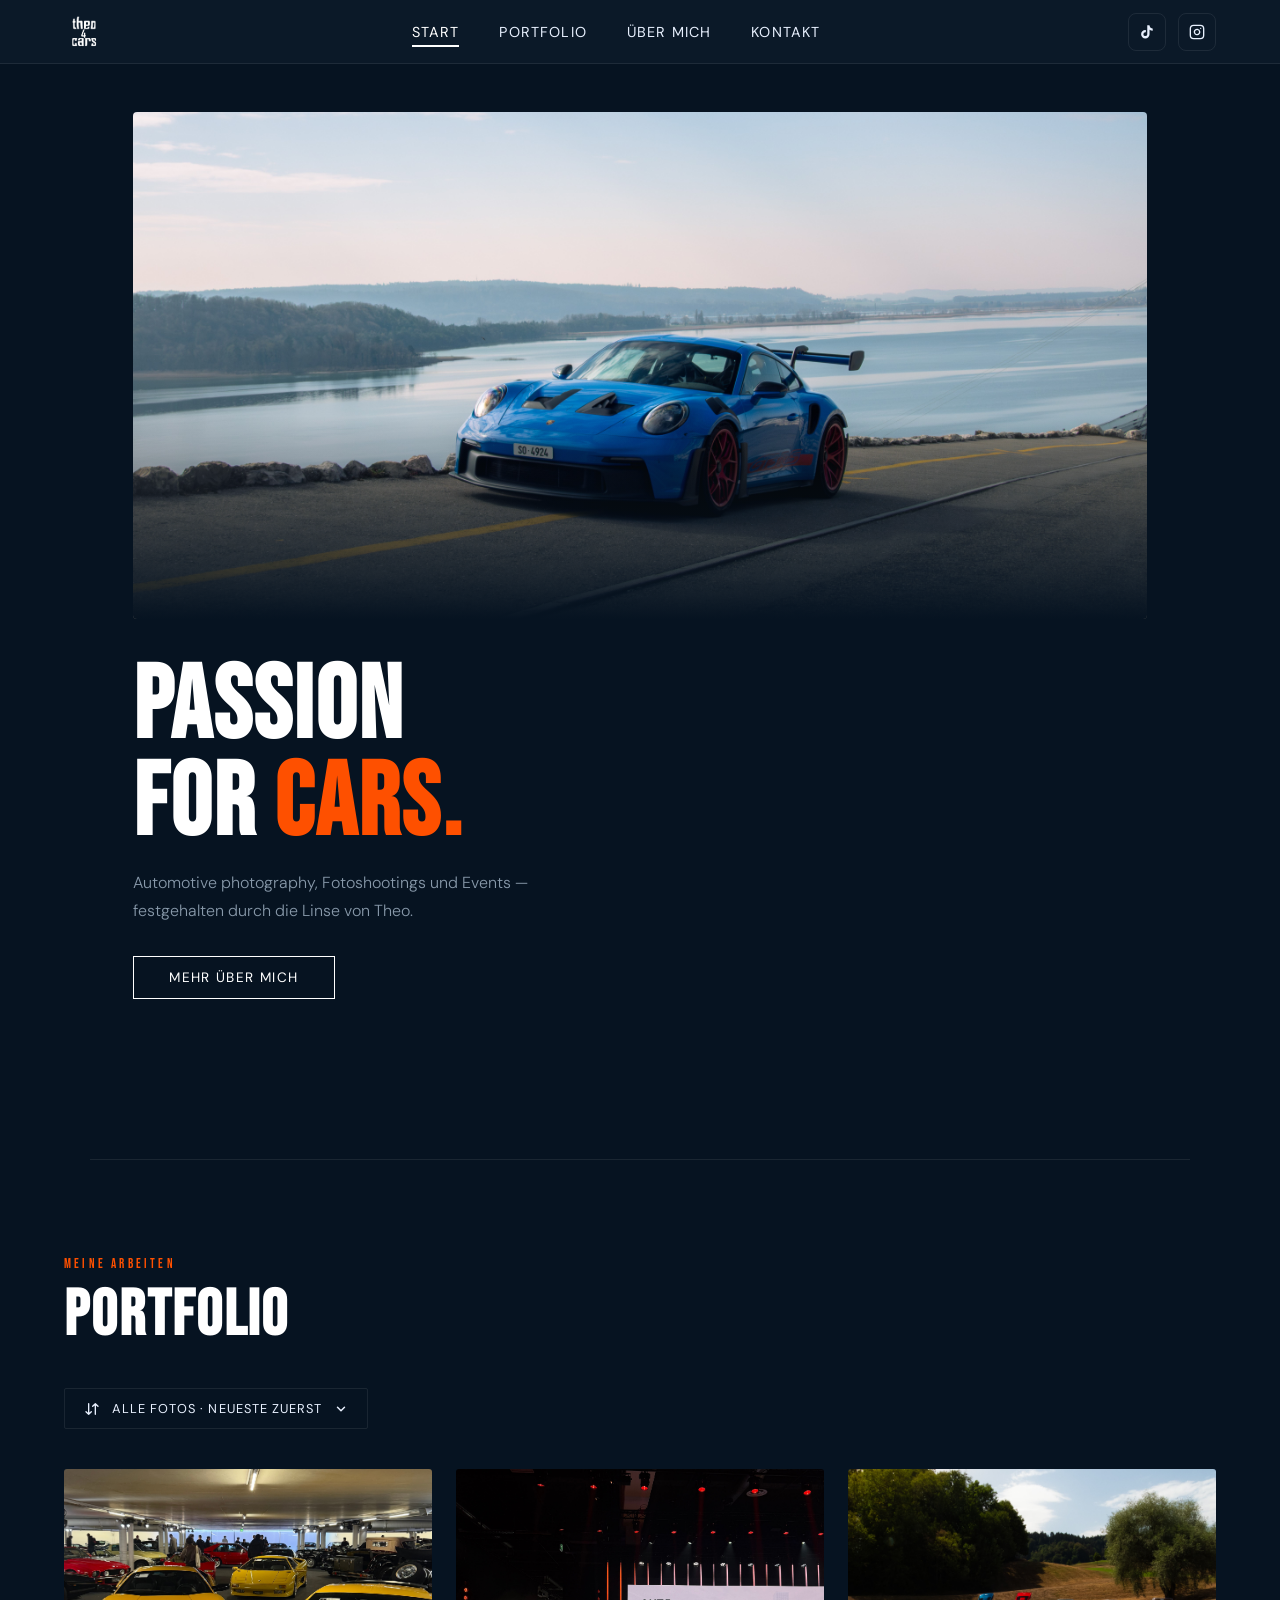
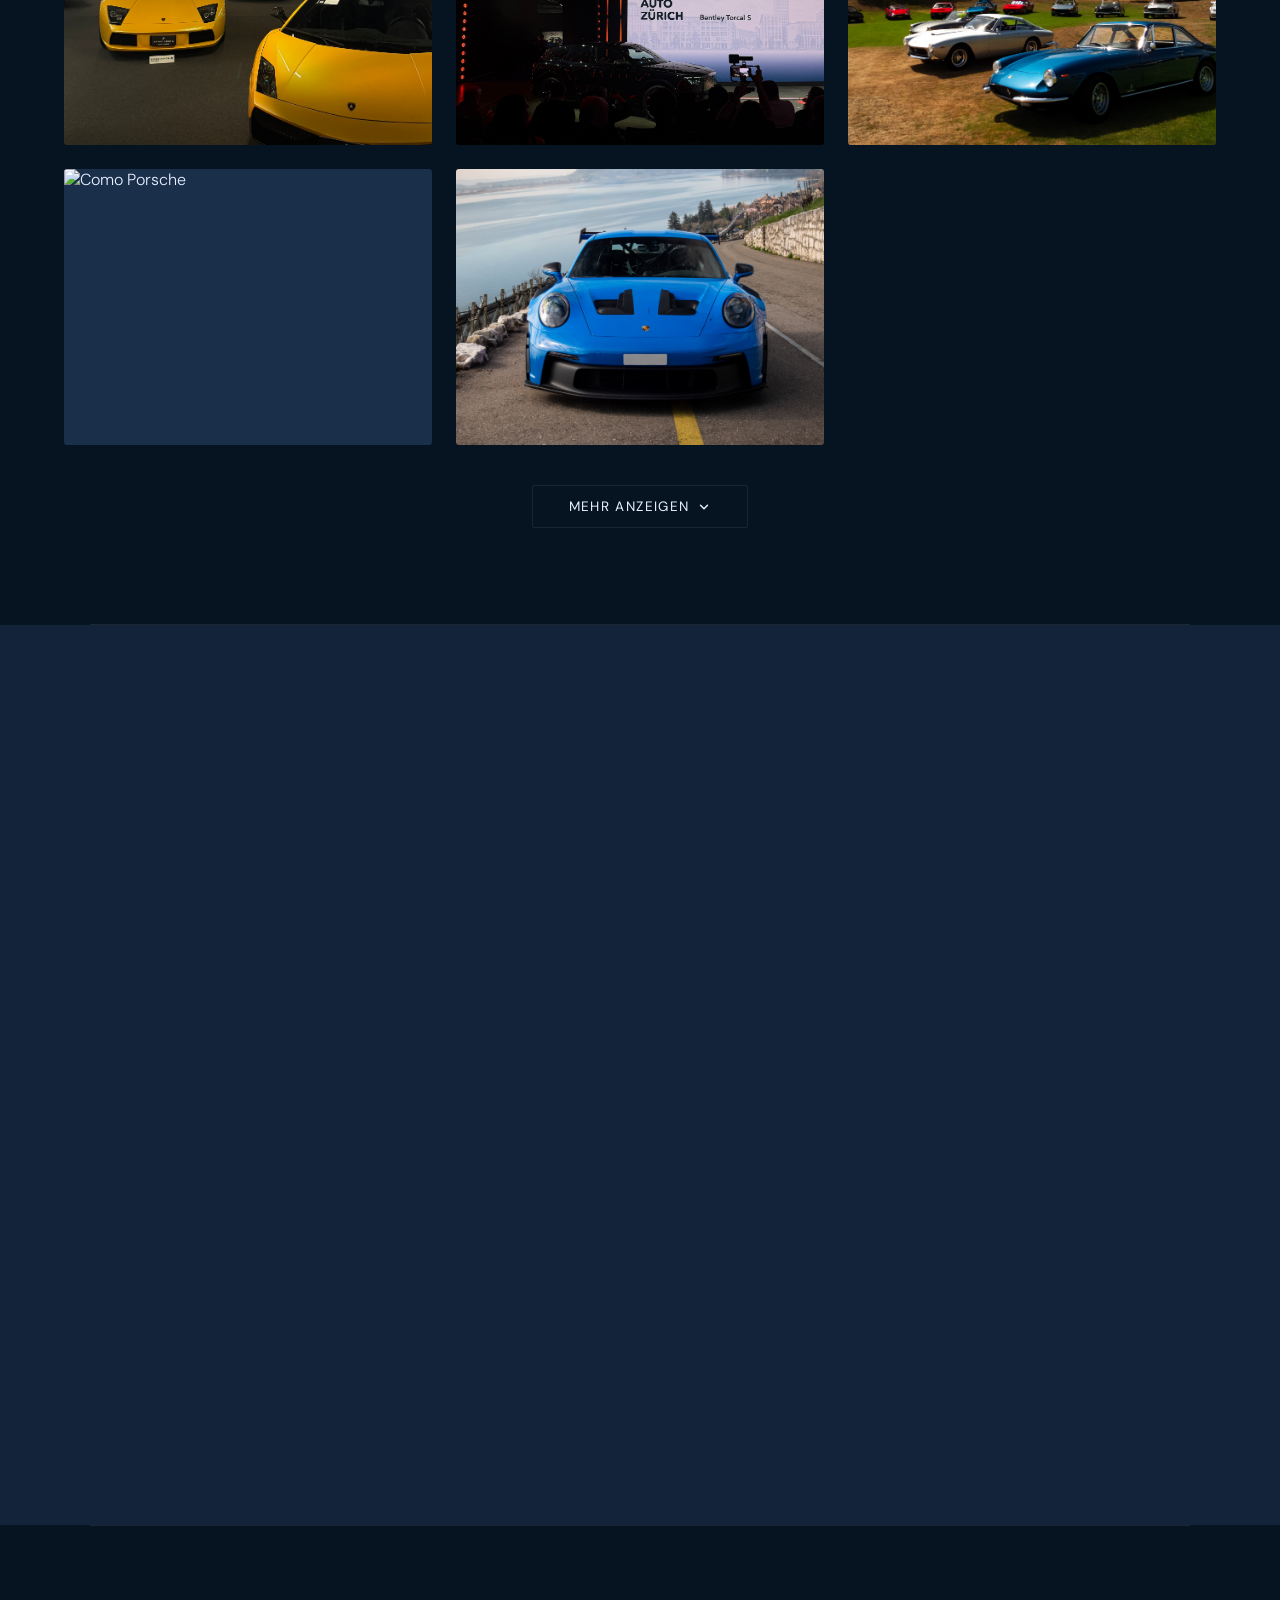
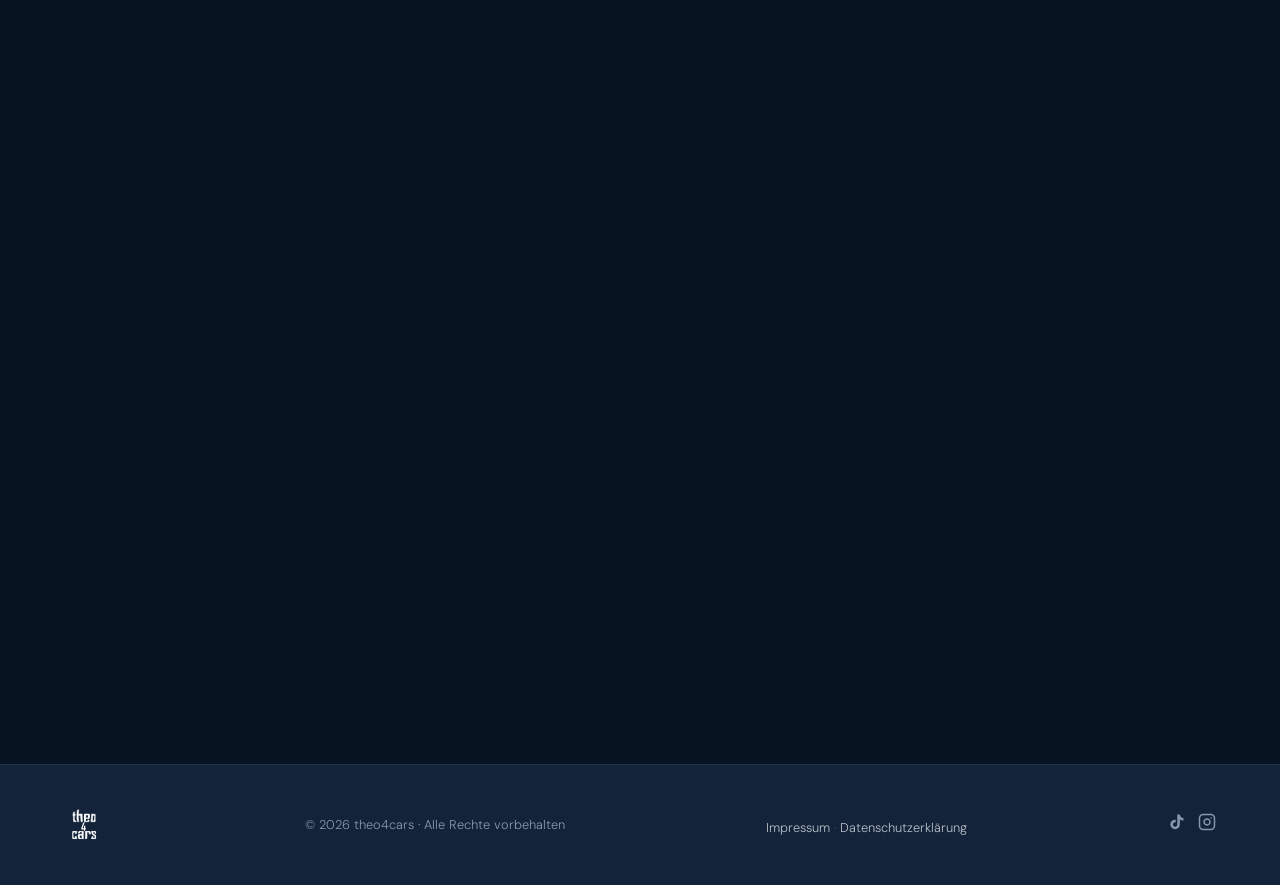
==== commit 219a4c29: "dropdown menu ultimate upgrade" ====
--- a/index.html
+++ b/index.html
@@ -70,87 +70,102 @@
     <p class="section-label fade-up">Meine Arbeiten</p>
     <h2 class="section-title fade-up">Portfolio</h2>
 
-    <div class="portfolio-filters fade-up" id="portfolioFilters">
-      <button class="filter-btn active" data-filter="all">Alle Fotos</button>
-      <button class="filter-btn" data-filter="shooting">Fotoshootings</button>
-      <button class="filter-btn" data-filter="event">Events</button>
-      <button class="filter-btn" data-filter="spot">Spots</button>
+    <div class="portfolio-controls fade-up" id="portfolioControls">
+      <button type="button" class="pc-trigger" id="pcTrigger" aria-haspopup="true" aria-expanded="false" aria-controls="pcPanel">
+        <svg width="16" height="16" viewBox="0 0 24 24" fill="none" stroke="currentColor" stroke-width="2" stroke-linecap="round" stroke-linejoin="round"><path d="M7 4v16M3 16l4 4 4-4"/><path d="M17 20V4M13 8l4-4 4 4"/></svg>
+        <span id="pcTriggerText">Alle Fotos · Neueste zuerst</span>
+        <svg class="pc-chevron" width="14" height="14" viewBox="0 0 24 24" fill="none" stroke="currentColor" stroke-width="2.5" stroke-linecap="round" stroke-linejoin="round"><polyline points="6 9 12 15 18 9"/></svg>
+      </button>
+      <div class="pc-panel" id="pcPanel" role="menu">
+        <div class="pc-col" role="group" aria-label="Kategorie">
+          <p class="pc-col-title">Kategorie</p>
+        <button type="button" class="pc-opt active" data-filter="all" role="menuitemradio" aria-checked="true"><span class="pc-check"><svg width="14" height="14" viewBox="0 0 24 24" fill="none" stroke="currentColor" stroke-width="2.5" stroke-linecap="round" stroke-linejoin="round"><polyline points="20 6 9 17 4 12"/></svg></span>Alle Fotos</button>
+        <button type="button" class="pc-opt" data-filter="shooting" role="menuitemradio" aria-checked="false"><span class="pc-check"><svg width="14" height="14" viewBox="0 0 24 24" fill="none" stroke="currentColor" stroke-width="2.5" stroke-linecap="round" stroke-linejoin="round"><polyline points="20 6 9 17 4 12"/></svg></span>Fotoshootings</button>
+        <button type="button" class="pc-opt" data-filter="event" role="menuitemradio" aria-checked="false"><span class="pc-check"><svg width="14" height="14" viewBox="0 0 24 24" fill="none" stroke="currentColor" stroke-width="2.5" stroke-linecap="round" stroke-linejoin="round"><polyline points="20 6 9 17 4 12"/></svg></span>Events</button>
+        <button type="button" class="pc-opt" data-filter="spot" role="menuitemradio" aria-checked="false"><span class="pc-check"><svg width="14" height="14" viewBox="0 0 24 24" fill="none" stroke="currentColor" stroke-width="2.5" stroke-linecap="round" stroke-linejoin="round"><polyline points="20 6 9 17 4 12"/></svg></span>Spots</button>
+        </div>
+        <div class="pc-col" role="group" aria-label="Sortierung">
+          <p class="pc-col-title">Sortierung</p>
+        <button type="button" class="pc-opt active" data-sort="newest" role="menuitemradio" aria-checked="true"><span class="pc-check"><svg width="14" height="14" viewBox="0 0 24 24" fill="none" stroke="currentColor" stroke-width="2.5" stroke-linecap="round" stroke-linejoin="round"><polyline points="20 6 9 17 4 12"/></svg></span>Neueste zuerst</button>
+        <button type="button" class="pc-opt" data-sort="oldest" role="menuitemradio" aria-checked="false"><span class="pc-check"><svg width="14" height="14" viewBox="0 0 24 24" fill="none" stroke="currentColor" stroke-width="2.5" stroke-linecap="round" stroke-linejoin="round"><polyline points="20 6 9 17 4 12"/></svg></span>Älteste zuerst</button>
+        </div>
+      </div>
     </div>
 
     <div class="portfolio-grid" id="portfolioGrid">
 
-      <div class="portfolio-item fade-up" data-category="event" onclick="openGallery('golf')">
+      <div class="portfolio-item fade-up" data-category="event" data-date="2026-08-09" onclick="openGallery('golf')">
         <img src="img/Golf/golf.jpg" alt="Ferrari und Golf"/>
          <div class="portfolio-overlay"><span>Ferrari und Golf</span></div>
 </div>
 
-      <div class="portfolio-item fade-up" data-category="shooting" onclick="openGallery('bmw')">
+      <div class="portfolio-item fade-up" data-category="shooting" data-date="2025-05-18" onclick="openGallery('bmw')">
   <img src="img/BMW/BMW.jpg" alt="BMW M5 und M4"/>
   <div class="portfolio-overlay"><span>BMW M5 und M4</span></div>
 </div>
 
-      <div class="portfolio-item fade-up" data-category="spot" onclick="openGallery('mclaren')">
+      <div class="portfolio-item fade-up" data-category="spot" data-date="2024-09-29" onclick="openGallery('mclaren')">
         <img src="img/720s/720s.jpg" alt="McLaren 720s"/>
         <div class="portfolio-overlay"><span>McLaren 720s</span></div>
 </div>
 
       
-      <div class="portfolio-item fade-up" data-category="event" onclick="openGallery('aarberg')">
+      <div class="portfolio-item fade-up" data-category="event" data-date="2025-08-17" onclick="openGallery('aarberg')">
         <img src="img/Aarberg/Aarberg.jpg" alt="Ferrari Treffen Aarberg"/>
          <div class="portfolio-overlay"><span>Ferrari Treffen Aarberg</span></div>
 </div>
 
-      <div class="portfolio-item fade-up" data-category="shooting" onclick="openGallery('e63')">
+      <div class="portfolio-item fade-up" data-category="shooting" data-date="2025-11-22" onclick="openGallery('e63')">
         <img src="img/E63/E63.jpg" alt="Mercedes E63"/>
         <div class="portfolio-overlay"><span>Mercedes E63</span></div>
       </div>
 
-      <div class="portfolio-item fade-up" data-category="shooting" onclick="openGallery('rs4')">
+      <div class="portfolio-item fade-up" data-category="shooting" data-date="2026-01-03" onclick="openGallery('rs4')">
         <img src="img/RS4/RS4.jpg" alt="Audi RS4"/>
         <div class="portfolio-overlay"><span>Audi RS4</span></div>
       </div>
 
-      <div class="portfolio-item portfolio-extra extra-hidden fade-up" data-category="shooting" onclick="openGallery('fordgt')">
+      <div class="portfolio-item portfolio-extra extra-hidden fade-up" data-category="shooting" data-date="2024-10-23" onclick="openGallery('fordgt')">
         <img src="img/MKIV/MKIV.jpg" alt="Ford GT MKIV"/>
         <div class="portfolio-overlay"><span>Ford GT MKIV</span></div>
       </div>
 
-      <div class="portfolio-item portfolio-extra extra-hidden" data-category="event" onclick="openGallery('autozh')">
+      <div class="portfolio-item portfolio-extra extra-hidden" data-category="event" data-date="2025-10-29" onclick="openGallery('autozh')">
         <img src="img/AutoZH/AutoZH.jpg" alt="AutoZH"/>
         <div class="portfolio-overlay"><span>Auto Zürich 2025 Media Day</span></div>
       </div>
 
-      <div class="portfolio-item portfolio-extra extra-hidden" data-category="shooting" onclick="openGallery('huracan')">
+      <div class="portfolio-item portfolio-extra extra-hidden" data-category="shooting" data-date="2025-11-28" onclick="openGallery('huracan')">
         <img src="img/Huracan/Huracan.jpg" alt="Lamborghini Huracán"/>
         <div class="portfolio-overlay"><span>Lamborghini Huracán</span></div>
       </div>
 
-      <div class="portfolio-item portfolio-extra extra-hidden" data-category="spot" onclick="openGallery('chiron')">
+      <div class="portfolio-item portfolio-extra extra-hidden" data-category="spot" data-date="2025-03-09" onclick="openGallery('chiron')">
         <img src="img/Chiron/Chiron.jpg" alt="Bugatti Chiron"/>
         <div class="portfolio-overlay"><span>Bugatti Chiron</span></div>
       </div>
 
-      <div class="portfolio-item portfolio-extra extra-hidden" data-category="shooting" onclick="openGallery('gt3rs')">
+      <div class="portfolio-item portfolio-extra extra-hidden" data-category="shooting" data-date="2026-03-21" onclick="openGallery('gt3rs')">
         <img src="img/GT3RS/GT3RS.jpg" alt="Porsche 992 GT3RS"/>
         <div class="portfolio-overlay"><span>Porsche 992 GT3RS</span></div>
       </div>
 
-      <div class="portfolio-item portfolio-extra extra-hidden" data-category="event" onclick="openGallery('theice')">
+      <div class="portfolio-item portfolio-extra extra-hidden" data-category="event" data-date="2025-02-22" onclick="openGallery('theice')">
         <img src="img/Theice/Theice.jpg" alt="Agera Prototype"/>
         <div class="portfolio-overlay"><span>The ICE 2025</span></div>
       </div>
 
-      <div class="portfolio-item portfolio-extra extra-hidden" data-category="event" onclick="openGallery('como')">
+      <div class="portfolio-item portfolio-extra extra-hidden" data-category="event" data-date="2026-05-16" onclick="openGallery('como')">
         <img src="img/Como/Como.jpg" alt="Como Porsche"/>
         <div class="portfolio-overlay"><span>FuoriConcorso 2026</span></div>
       </div>
 
-      <div class="portfolio-item portfolio-extra extra-hidden" data-category="event" onclick="openGallery('broadarrow')">
+      <div class="portfolio-item portfolio-extra extra-hidden" data-category="event" data-date="2026-11-07" onclick="openGallery('broadarrow')">
         <img src="img/BroadArrow/BroadArrow_1.jpg" alt="BroadArrow"/>
         <div class="portfolio-overlay"><span>The Zurich Auction by Broad Arrow</span></div>
       </div>
 
-      <div class="portfolio-item portfolio-extra extra-hidden" data-category="event" onclick="openGallery('autozh26')">
+      <div class="portfolio-item portfolio-extra extra-hidden" data-category="event" data-date="2026-11-04" onclick="openGallery('autozh26')">
         <img src="img/AutoZH26/AutoZH26.jpg" alt="AutoZH26"/>
         <div class="portfolio-overlay"><span>Auto Zürich 2026 Media Day</span></div>
       </div>
@@ -635,56 +650,97 @@
 </script>
 
 <script>
+  const PORTFOLIO_VISIBLE_COUNT = 6; 
+  const portfolioGrid = document.getElementById('portfolioGrid');
+  const portfolioItems = Array.from(portfolioGrid.querySelectorAll('.portfolio-item'));
+  const filterBtns = document.querySelectorAll('#pcPanel [data-filter]');
+  const sortBtns = document.querySelectorAll('#pcPanel [data-sort]');
+  const moreBtn = document.getElementById('btnMore');
+  const moreBtnWrap = moreBtn.parentElement;
+  const moreBtnText = document.getElementById('btnMoreText');
+
+  let currentFilter = 'all';
+  let currentSort = 'newest';
+  let showAll = false;
+
+  portfolioItems.forEach((el, i) => { el.dataset.order = i; });
+
+  function applyPortfolioView() {
+    const sorted = portfolioItems.slice().sort((a, b) => {
+      const da = a.dataset.date || '';
+      const db = b.dataset.date || '';
+      if (da !== db) return currentSort === 'newest' ? db.localeCompare(da) : da.localeCompare(db);
+      return a.dataset.order - b.dataset.order;
+    });
+
+    let shown = 0;
+    sorted.forEach(el => {
+      portfolioGrid.appendChild(el);
+      const match = currentFilter === 'all' || el.dataset.category === currentFilter;
+      let hidden = false;
+      if (match) {
+        shown++;
+        
+        hidden = currentFilter === 'all' && !showAll && shown > PORTFOLIO_VISIBLE_COUNT;
+      }
+      el.classList.toggle('filtered-out', !match);
+      el.classList.toggle('extra-hidden', hidden);
+      el.classList.toggle('portfolio-extra', match && currentFilter === 'all' && shown > PORTFOLIO_VISIBLE_COUNT);
+    });
+
+    moreBtnWrap.style.display = currentFilter === 'all' ? '' : 'none';
+  }
+
   function togglePortfolio() {
-    const extras = document.querySelectorAll('.portfolio-extra');
-    const btn = document.getElementById('btnMore');
-    const btnText = document.getElementById('btnMoreText');
-    const icon = document.getElementById('btnMoreIcon');
-    const isOpen = btn.classList.contains('open');
-
-    if (!isOpen) {
-      extras.forEach(el => { el.classList.remove('extra-hidden'); });
-      btnText.textContent = 'Weniger anzeigen';
-      btn.classList.add('open');
-    } else {
-      extras.forEach(el => { el.classList.add('extra-hidden'); });
-      btnText.textContent = 'Mehr anzeigen';
-      btn.classList.remove('open');
-      // Sanft zurück zum Portfolio-Anfang scrollen
+    showAll = !showAll;
+    moreBtn.classList.toggle('open', showAll);
+    moreBtnText.textContent = showAll ? 'Weniger anzeigen' : 'Mehr anzeigen';
+    applyPortfolioView();
+    if (!showAll) {
       document.getElementById('portfolio').scrollIntoView({ behavior: 'smooth' });
     }
   }
 
-  // Portfolio-Filter
-  const filterBtns = document.querySelectorAll('.filter-btn');
-  const moreBtnWrap = document.getElementById('btnMore').parentElement;
-
-  filterBtns.forEach(fbtn => {
-    fbtn.addEventListener('click', () => {
-      filterBtns.forEach(b => b.classList.remove('active'));
-      fbtn.classList.add('active');
-      const filter = fbtn.dataset.filter;
-      const items = document.querySelectorAll('.portfolio-item');
-
-      if (filter === 'all') {
-        moreBtnWrap.style.display = '';
-        items.forEach(item => item.classList.remove('filtered-out'));
-        // "Mehr anzeigen" Zustand respektieren
-        const isOpen = document.getElementById('btnMore').classList.contains('open');
-        document.querySelectorAll('.portfolio-extra').forEach(el => {
-          el.classList.toggle('extra-hidden', !isOpen);
-        });
-      } else {
-        moreBtnWrap.style.display = 'none';
-        // Bei einem konkreten Filter zählt nur die Kategorie,
-        // der "Mehr anzeigen"-Zustand wird ignoriert (alle passenden Bilder sichtbar)
-        document.querySelectorAll('.portfolio-extra').forEach(el => el.classList.remove('extra-hidden'));
-        items.forEach(item => {
-          item.classList.toggle('filtered-out', item.dataset.category !== filter);
-        });
-      }
+  const pcTrigger = document.getElementById('pcTrigger');
+  const pcControls = document.getElementById('portfolioControls');
+  const pcTriggerText = document.getElementById('pcTriggerText');
+
+  function selectOption(group, btn) {
+    group.forEach(b => {
+      const on = b === btn;
+      b.classList.toggle('active', on);
+      b.setAttribute('aria-checked', on ? 'true' : 'false');
+    });
+    const f = document.querySelector('#pcPanel [data-filter].active').textContent.trim();
+    const s = document.querySelector('#pcPanel [data-sort].active').textContent.trim();
+    pcTriggerText.textContent = f + ' · ' + s;
+  }
+
+  filterBtns.forEach(btn => {
+    btn.addEventListener('click', () => {
+      selectOption(filterBtns, btn);
+      currentFilter = btn.dataset.filter;
+      applyPortfolioView();
     });
   });
+
+  sortBtns.forEach(btn => {
+    btn.addEventListener('click', () => {
+      selectOption(sortBtns, btn);
+      currentSort = btn.dataset.sort;
+      applyPortfolioView();
+    });
+  });
+
+  function setPanel(open) {
+    pcControls.classList.toggle('open', open);
+    pcTrigger.setAttribute('aria-expanded', open ? 'true' : 'false');
+  }
+  pcTrigger.addEventListener('click', () => setPanel(!pcControls.classList.contains('open')));
+  document.addEventListener('click', e => { if (!pcControls.contains(e.target)) setPanel(false); });
+  document.addEventListener('keydown', e => { if (e.key === 'Escape') setPanel(false); });
+
+  applyPortfolioView();
 
   const hamburger = document.getElementById('hamburger');
   const mobileMenu = document.getElementById('mobileMenu');
--- a/style.css
+++ b/style.css
@@ -1,777 +1,860 @@
-:root {
-      --navy: #061321;
-      --navy-mid: #12233a;
-      --navy-light: #1a2f4a;
-      --accent: #e8f0fe;
-      --white: #ffffff;
-      --orange: #fe5000;
-      --gray: #8899aa;
-      --border: rgba(255,255,255,0.08);
-    }
-
-    *, *::before, *::after { box-sizing: border-box; margin: 0; padding: 0; }
-
-    ::selection {
-      background: var(--orange);
-      color: var(--white);
-    }
-    ::-moz-selection {
-      background: var(--orange);
-      color: var(--white);
-    }
-
-    html { scroll-behavior: smooth; }
-
-    body {
-      background: var(--navy);
-      color: var(--accent);
-      font-family: 'DM Sans', sans-serif;
-      font-weight: 300;
-      overflow-x: hidden;
-    }
-
-    nav {
-      position: fixed;
-      top: 0; left: 0; right: 0;
-      z-index: 100;
-      display: flex;
-      align-items: center;
-      justify-content: space-between;
-      padding: 0 5%;
-      height: 64px;
-      background: rgba(13,27,42,0.92);
-      backdrop-filter: blur(12px);
-      border-bottom: 1px solid var(--border);
-    }
-
-    .logo {
-      display: flex;
-      align-items: center;
-      text-decoration: none;
-      line-height: 1;
-    }
-    .logo img {
-      height: 40px;
-      width: auto;
-      display: block;
-      object-fit: contain;
-    }
-
-    .logo-placeholder {
-      height: 40px;
-      width: 80px;
-      border: 1.5px dashed rgba(255,255,255,0.3);
-      border-radius: 6px;
-      display: flex;
-      align-items: center;
-      justify-content: center;
-      font-size: 0.65rem;
-      letter-spacing: 0.06em;
-      text-transform: uppercase;
-      color: rgba(255,255,255,0.35);
-      font-family: 'DM Sans', sans-serif;
-      font-weight: 400;
-    }
-
-    .nav-links {
-      display: flex;
-      gap: 2.5rem;
-      list-style: none;
-    }
-    .nav-links a {
-      color: var(--accent);
-      text-decoration: none;
-      font-size: 0.9rem;
-      font-weight: 400;
-      letter-spacing: 0.08em;
-      text-transform: uppercase;
-      padding-bottom: 4px;
-      border-bottom: 2px solid transparent;
-      transition: border-color 0.2s, color 0.2s;
-    }
-    .nav-links a:hover,
-    .nav-links a.active {
-      color: var(--white);
-      border-color: var(--white);
-    }
-
-    .nav-socials {
-      display: flex;
-      gap: 0.75rem;
-    }
-    .nav-socials a {
-      display: flex;
-      align-items: center;
-      justify-content: center;
-      width: 38px;
-      height: 38px;
-      border: 1.5px solid var(--border);
-      border-radius: 8px;
-      color: var(--accent);
-      text-decoration: none;
-      font-size: 1rem;
-      transition: border-color 0.2s, color 0.2s;
-    }
-    .nav-socials a:hover { border-color: var(--white); color: var(--white); }
-
-    .hamburger {
-      display: none;
-      flex-direction: column;
-      gap: 5px;
-      cursor: pointer;
-      padding: 4px;
-    }
-    .hamburger span {
-      display: block;
-      width: 24px;
-      height: 2px;
-      background: var(--accent);
-      transition: all 0.3s;
-    }
-    .hamburger.open span:nth-child(1) { transform: translateY(7px) rotate(45deg); }
-    .hamburger.open span:nth-child(2) { opacity: 0; }
-    .hamburger.open span:nth-child(3) { transform: translateY(-7px) rotate(-45deg); }
-
-    .mobile-menu {
-      display: none;
-      position: fixed;
-      top: 64px; left: 0; right: 0;
-      background: rgba(13,27,42,0.98);
-      backdrop-filter: blur(12px);
-      border-bottom: 1px solid var(--border);
-      padding: 1.5rem 5%;
-      z-index: 99;
-      flex-direction: column;
-      gap: 1.5rem;
-    }
-    .mobile-menu.open { display: flex; }
-    .mobile-menu a {
-      color: var(--accent);
-      text-decoration: none;
-      font-size: 1.1rem;
-      font-weight: 400;
-      letter-spacing: 0.06em;
-      text-transform: uppercase;
-    }
-    .mobile-menu .mob-socials {
-      display: flex;
-      gap: 1rem;
-      margin-top: 0.5rem;
-    }
-
-    #Start {
-      padding-top: 64px;
-      min-height: 100vh;
-      display: flex;
-      flex-direction: column;
-    }
-
-    .hero-image-wrap {
-      position: relative;
-      width: 88%;
-      max-width: 1100px;
-      margin: 3rem auto 0;
-      overflow: hidden;
-      border-radius: 4px;
-    }
-    .hero-image-wrap img {
-      width: 100%;
-      height: auto;
-      display: block;
-      object-fit: cover;
-      opacity: 1;
-      transition: opacity 0.8s ease-in-out;
-      animation: heroSlowZoom 10s ease-in-out infinite alternate;
-    }
-    .hero-image-wrap img.is-changing { opacity: 0.35; }
-
-    @keyframes heroSlowZoom {
-      from { transform: scale(1); }
-      to { transform: scale(1.15); }
-    }
-    .hero-img-placeholder {
-      width: 100%;
-      aspect-ratio: 16/7;
-      display: flex;
-      flex-direction: column;
-      align-items: center;
-      justify-content: center;
-      gap: 0.75rem;
-      background: var(--navy-light);
-      border: 2px dashed rgba(255,255,255,0.15);
-      border-radius: 4px;
-      color: rgba(255,255,255,0.3);
-      font-family: 'DM Sans', sans-serif;
-    }
-    .hero-img-placeholder svg { opacity: 0.4; }
-    .hero-img-placeholder span {
-      font-size: 0.8rem;
-      letter-spacing: 0.12em;
-      text-transform: uppercase;
-    }
-    .hero-image-wrap::after {
-      content: '';
-      position: absolute;
-      inset: 0;
-      background: linear-gradient(to bottom, transparent 60%, var(--navy) 100%);
-      pointer-events: none;
-    }
-
-    .hero-text {
-      width: 88%;
-      max-width: 1100px;
-      margin: 0 auto;
-      padding: 2.5rem 0 4rem;
-    }
-    .hero-text h1 {
-      font-family: 'Bebas Neue', cursive;
-      font-size: clamp(3rem, 8vw, 6.5rem);
-      line-height: 0.95;
-      letter-spacing: 0.02em;
-      color: var(--white);
-      margin-bottom: 1rem;
-    }
-    .hero-text h1 span { color: var(--orange); }
-    .hero-text p {
-      max-width: 480px;
-      color: var(--gray);
-      font-size: 1rem;
-      line-height: 1.7;
-    }
-    .hero-cta {
-      display: inline-block;
-      margin-top: 2rem;
-      padding: 0.75rem 2.2rem;
-      border: 1.5px solid var(--white);
-      color: var(--white);
-      text-decoration: none;
-      font-size: 0.85rem;
-      letter-spacing: 0.1em;
-      text-transform: uppercase;
-      font-weight: 400;
-      transition: background 0.2s, color 0.2s;
-    }
-    .hero-cta:hover { background: var(--white); color: var(--navy); }
-
-    section {
-      padding: 6rem 5%;
-    }
-    .section-label {
-      font-family: 'Bebas Neue', cursive;
-      font-size: 0.8rem;
-      letter-spacing: 0.25em;
-      color: var(--orange);
-      text-transform: uppercase;
-      margin-bottom: 0.75rem;
-    }
-    .section-title {
-      font-family: 'Bebas Neue', cursive;
-      font-size: clamp(2.5rem, 5vw, 4rem);
-      color: var(--white);
-      line-height: 1;
-      letter-spacing: 0.03em;
-      margin-bottom: 2.5rem;
-    }
-
-    .divider {
-      width: 88%;
-      max-width: 1100px;
-      margin: 0 auto;
-      height: 1px;
-      background: var(--border);
-    }
-
-    #portfolio { background: var(--navy); }
-
-    .portfolio-filters {
-      display: flex;
-      flex-wrap: wrap;
-      gap: 0.75rem;
-      justify-content: center;
-      margin-bottom: 2.5rem;
-    }
-
-    .filter-btn {
-      padding: 0.6rem 1.4rem;
-      background: transparent;
-      border: 1.5px solid var(--border);
-      color: var(--gray);
-      font-family: 'DM Sans', sans-serif;
-      font-size: 0.8rem;
-      font-weight: 400;
-      letter-spacing: 0.08em;
-      text-transform: uppercase;
-      cursor: pointer;
-      border-radius: 2px;
-      transition: border-color 0.2s, color 0.2s, background 0.2s;
-    }
-    .filter-btn:hover { border-color: var(--white); color: var(--white); }
-    .filter-btn.active {
-      background: var(--orange);
-      border-color: var(--orange);
-      color: var(--white);
-    }
-
-    .portfolio-grid {
-      display: grid;
-      grid-template-columns: repeat(3, 1fr);
-      gap: 1.5rem;
-      max-width: 1200px;
-      margin: 0 auto;
-    }
-
-    .portfolio-item {
-      position: relative;
-      overflow: hidden;
-      border-radius: 3px;
-      background: var(--navy-light);
-      cursor: pointer;
-      aspect-ratio: 4/3;
-    }
-    .portfolio-item img {
-      width: 100%;
-      height: 100%;
-      object-fit: cover;
-      display: block;
-      transition: transform 0.5s ease;
-    }
-    .portfolio-item:hover img { transform: scale(1.06); }
-
-    .portfolio-overlay {
-      position: absolute;
-      inset: 0;
-      background: linear-gradient(to top, rgba(13,27,42,0.9) 0%, transparent 55%);
-      opacity: 0;
-      transition: opacity 0.3s;
-      display: flex;
-      align-items: flex-end;
-      padding: 1.25rem;
-    }
-    .portfolio-item:hover .portfolio-overlay { opacity: 1; }
-    .portfolio-overlay span {
-      font-family: 'Bebas Neue', cursive;
-      font-size: 1.3rem;
-      letter-spacing: 0.06em;
-      color: var(--white);
-    }
-
-    .ph {
-      width: 100%;
-      height: 100%;
-      object-fit: cover;
-    }
-    .placeholder-img {
-      width: 100%;
-      height: 100%;
-      display: flex;
-      align-items: center;
-      justify-content: center;
-      font-size: 2.5rem;
-    }
-    .p1 { background: linear-gradient(135deg, #1a3a5c 0%, #0a1a2e 100%); }
-    .p2 { background: linear-gradient(135deg, #2a1a1a 0%, #0e0a0a 100%); }
-    .p3 { background: linear-gradient(135deg, #1a2a1a 0%, #0a160a 100%); }
-    .p4 { background: linear-gradient(135deg, #2a2a1a 0%, #16140a 100%); }
-    .p5 { background: linear-gradient(135deg, #1a1a3a 0%, #0a0a1e 100%); }
-    .p6 { background: linear-gradient(135deg, #2a1a2a 0%, #160a16 100%); }
-
-    #about {
-      background: var(--navy-mid);
-    }
-    .about-inner {
-      max-width: 1100px;
-      margin: 0 auto;
-      display: grid;
-      grid-template-columns: 1fr 1fr;
-      gap: 5rem;
-      align-items: center;
-    }
-    .about-image-wrap {
-      position: relative;
-    }
-    .about-image-wrap::before {
-      content: '';
-      position: absolute;
-      top: -12px;
-      left: -12px;
-      right: 12px;
-      bottom: 12px;
-      border: 1.5px solid var(--border);
-      border-radius: 3px;
-      z-index: 0;
-    }
-    .about-image-wrap img,
-    .about-img-placeholder {
-      position: relative;
-      z-index: 1;
-      width: 100%;
-      aspect-ratio: 3/4;
-      object-fit: cover;
-      border-radius: 3px;
-      display: block;
-    }
-    .about-img-placeholder {
-      background: linear-gradient(150deg, #1a3050, #0d1b2a);
-      display: flex;
-      align-items: center;
-      justify-content: center;
-      font-size: 4rem;
-    }
-    .about-text p {
-      color: var(--gray);
-      font-size: 1rem;
-      line-height: 1.8;
-      margin-bottom: 1rem;
-    }
-    .about-stats {
-      display: flex;
-      gap: 2.5rem;
-      margin-top: 2rem;
-      padding-top: 2rem;
-      border-top: 1px solid var(--border);
-    }
-    .stat-item { text-align: left; }
-    .stat-number {
-      font-family: 'Bebas Neue', cursive;
-      font-size: 2.8rem;
-      color: var(--white);
-      line-height: 1;
-    }
-    .stat-label {
-      font-size: 0.8rem;
-      letter-spacing: 0.1em;
-      text-transform: uppercase;
-      color: var(--gray);
-      margin-top: 0.2rem;
-    }
-
-    #Kontakt { background: var(--navy); }
-    .Kontakt-inner {
-      max-width: 680px;
-      margin: 0 auto;
-    }
-    .Kontakt-intro {
-      color: var(--gray);
-      font-size: 1rem;
-      line-height: 1.7;
-      margin-bottom: 2.5rem;
-    }
-
-    .form-group {
-      margin-bottom: 1.25rem;
-    }
-    .form-group label {
-      display: block;
-      font-size: 0.75rem;
-      letter-spacing: 0.12em;
-      text-transform: uppercase;
-      color: var(--gray);
-      margin-bottom: 0.5rem;
-    }
-    .form-group input,
-    .form-group textarea,
-    .form-group select {
-      width: 100%;
-      background: var(--navy-light);
-      border: 1px solid var(--border);
-      border-radius: 3px;
-      color: var(--white);
-      font-family: 'DM Sans', sans-serif;
-      font-size: 0.95rem;
-      font-weight: 300;
-      padding: 0.85rem 1rem;
-      outline: none;
-      transition: border-color 0.2s;
-      appearance: none;
-    }
-    .form-group input:focus,
-    .form-group textarea:focus,
-    .form-group select:focus { border-color: rgba(255,255,255,0.4); }
-    .form-group textarea { resize: vertical; min-height: 130px; }
-
-    .form-row { display: grid; grid-template-columns: 1fr 1fr; gap: 1.25rem; }
-
-    .btn-submit {
-      display: inline-block;
-      margin-top: 0.5rem;
-      padding: 0.85rem 2.5rem;
-      background: transparent;
-      border: 1.5px solid var(--white);
-      color: var(--white);
-      font-family: 'DM Sans', sans-serif;
-      font-size: 0.85rem;
-      letter-spacing: 0.1em;
-      text-transform: uppercase;
-      cursor: pointer;
-      transition: background 0.2s, color 0.2s;
-    }
-    .btn-submit:hover { background: var(--white); color: var(--navy); }
-
-    .form-success {
-      display: none;
-      padding: 1rem 1.5rem;
-      border: 1px solid rgba(100,200,100,0.3);
-      background: rgba(100,200,100,0.08);
-      border-radius: 3px;
-      color: #8de08d;
-      font-size: 0.95rem;
-      margin-top: 1rem;
-    }
-
-    footer {
-      background: var(--navy-mid);
-      border-top: 1px solid var(--border);
-      padding: 2.5rem 5%;
-      display: flex;
-      align-items: center;
-      justify-content: space-between;
-      flex-wrap: wrap;
-      gap: 1rem;
-    }
-    footer .logo { font-size: 1.2rem; }
-    footer p {
-      color: var(--gray);
-      font-size: 0.8rem;
-    }
-    footer .footer-socials {
-      display: flex;
-      gap: 0.75rem;
-    }
-    footer .footer-socials a {
-      color: var(--gray);
-      text-decoration: none;
-      font-size: 1.1rem;
-      transition: color 0.2s;
-    }
-    footer .footer-socials a:hover { color: var(--white); }
-
-    @media (max-width: 900px) {
-      .portfolio-grid { grid-template-columns: repeat(2, 1fr); }
-      .about-inner { grid-template-columns: 1fr; gap: 3rem; }
-      .about-image-wrap { max-width: 400px; }
-    }
-
-    @media (max-width: 640px) {
-      .nav-links, .nav-socials { display: none; }
-      .hamburger { display: flex; }
-      .portfolio-grid { grid-template-columns: 1fr 1fr; gap: 0.75rem; }
-      .form-row { grid-template-columns: 1fr; }
-      .hero-image-wrap { width: 100%; border-radius: 0; }
-      .hero-text { width: 90%; }
-      .about-stats { gap: 1.5rem; flex-wrap: wrap; }
-      footer { flex-direction: column; text-align: center; }
-    }
-
-    @media (max-width: 420px) {
-      .portfolio-grid { grid-template-columns: 1fr; }
-    }
-
-    @media (max-width: 400px) {
-      section { padding: 4.5rem 5% 5rem; }
-      .hero-text { padding: 2rem 0 3rem; }
-      .hero-cta, .btn-more { padding: 0.7rem 1.6rem; font-size: 0.8rem; }
-      .filter-btn { padding: 0.55rem 1.1rem; font-size: 0.75rem; }
-      .about-stats { gap: 1.25rem; }
-      .stat-number { font-size: 2.2rem; }
-      .form-row { gap: 1rem; }
-    }
-
-    .fade-up {
-      opacity: 0;
-      transform: translateY(24px);
-      transition: opacity 0.6s ease, transform 0.6s ease;
-    }
-    .fade-up.visible {
-      opacity: 1;
-      transform: translateY(0);
-    }
-
-    .btn-more {
-      display: inline-flex;
-      align-items: center;
-      gap: 0.5rem;
-      padding: 0.75rem 2.2rem;
-      background: transparent;
-      border: 1.5px solid var(--border);
-      color: var(--accent);
-      font-family: 'DM Sans', sans-serif;
-      font-size: 0.85rem;
-      font-weight: 400;
-      letter-spacing: 0.1em;
-      text-transform: uppercase;
-      cursor: pointer;
-      border-radius: 2px;
-      transition: border-color 0.2s, color 0.2s;
-    }
-    .btn-more:hover { border-color: var(--white); color: var(--white); }
-    .btn-more.open #btnMoreIcon { transform: rotate(180deg); }
-
-    .portfolio-extra {
-      animation: fadeInItem 0.4s ease forwards;
-    }
-    .portfolio-item.extra-hidden { display: none !important; }
-    .portfolio-item.filtered-out { display: none !important; }
-    @keyframes fadeInItem {
-      from { opacity: 0; transform: translateY(16px); }
-      to   { opacity: 1; transform: translateY(0); }
-    }
-
-    .gallery-overlay {
-      display: none;
-      position: fixed;
-      inset: 0;
-      z-index: 1000;
-      background: var(--navy);
-      flex-direction: column;
-      overflow-y: auto;
-      animation: galFadeIn 0.3s ease;
-    }
-    .gallery-overlay.active { display: flex; }
-    @keyframes galFadeIn {
-      from { opacity: 0; transform: translateY(20px); }
-      to   { opacity: 1; transform: translateY(0); }
-    }
-
-    .gal-header {
-      position: sticky;
-      top: 0;
-      z-index: 10;
-      width: 100%;
-      display: flex;
-      align-items: center;
-      justify-content: space-between;
-      padding: 1.1rem 5%;
-      background: rgba(6,19,33,0.96);
-      backdrop-filter: blur(14px);
-      border-bottom: 1px solid var(--border);
-    }
-    .gal-title {
-      font-family: 'Bebas Neue', cursive;
-      font-size: clamp(1.8rem, 4vw, 3rem);
-      letter-spacing: 0.05em;
-      color: var(--white);
-      line-height: 1;
-    }
-    .gal-title span { color: var(--orange); }
-
-    .gal-close {
-      background: none;
-      border: 1.5px solid var(--border);
-      color: var(--accent);
-      width: 42px;
-      height: 42px;
-      border-radius: 8px;
-      cursor: pointer;
-      display: flex;
-      align-items: center;
-      justify-content: center;
-      transition: border-color 0.2s, color 0.2s;
-      flex-shrink: 0;
-    }
-    .gal-close:hover { border-color: var(--white); color: var(--white); }
-
-    .gal-body {
-      padding: 2.5rem 5% 4rem;
-      width: 100%;
-      max-width: 1300px;
-      margin: 0 auto;
-    }
-
-    .gal-count {
-      font-size: 0.75rem;
-      letter-spacing: 0.15em;
-      text-transform: uppercase;
-      color: var(--gray);
-      margin-bottom: 1.5rem;
-    }
-
-    .gal-grid {
-      display: grid;
-      grid-template-columns: repeat(3, minmax(0, 1fr));
-      gap: 0.6rem;
-    }
-    .gal-photo {
-      overflow: hidden;
-      border-radius: 3px;
-      background: transparent;
-      cursor: pointer;
-      display: block;
-      align-self: center;
-    }
-    .gal-photo img {
-      width: 100%;
-      height: auto;
-      display: block;
-      transition: transform 0.45s ease;
-    }
-    .gal-photo:hover img { transform: scale(1.04); }
-
-    .photo-viewer {
-      display: none;
-      position: fixed;
-      inset: 0;
-      z-index: 1100;
-      background: rgba(4,12,22,0.97);
-      align-items: center;
-      justify-content: center;
-    }
-    .photo-viewer.active { display: flex; }
-    .photo-viewer img {
-      max-width: 92vw;
-      max-height: 90vh;
-      object-fit: contain;
-      border-radius: 3px;
-      display: block;
-      animation: galFadeIn 0.2s ease;
-    }
-    .pv-close {
-      position: fixed;
-      top: 1.2rem;
-      right: 1.5rem;
-      background: rgba(6,19,33,0.8);
-      border: 1.5px solid var(--border);
-      color: var(--accent);
-      width: 42px; height: 42px;
-      border-radius: 8px;
-      cursor: pointer;
-      display: flex;
-      align-items: center;
-      justify-content: center;
-      transition: border-color 0.2s, color 0.2s;
-      z-index: 1101;
-    }
-    .pv-close:hover { border-color: var(--white); color: var(--white); }
-    .pv-arrow {
-      position: fixed;
-      top: 50%;
-      transform: translateY(-50%);
-      background: rgba(6,19,33,0.7);
-      border: 1.5px solid var(--border);
-      color: var(--accent);
-      width: 46px; height: 46px;
-      border-radius: 8px;
-      cursor: pointer;
-      display: flex;
-      align-items: center;
-      justify-content: center;
-      transition: border-color 0.2s, color 0.2s;
-      z-index: 1101;
-    }
-    .pv-arrow:hover { border-color: var(--white); color: var(--white); }
-    .pv-prev { left: 1rem; }
-    .pv-next { right: 1rem; }
-
-    @media (max-width: 768px) {
-      .gal-grid {
-        grid-template-columns: repeat(2, minmax(0, 1fr));
-        gap: 0.5rem;
-      }
-    }
-    @media (max-width: 480px) {
-      .gal-grid { grid-template-columns: 1fr; }
-      .gal-header { padding: 0.9rem 5%; }
-      .pv-close { width: 38px; height: 38px; top: 0.8rem; right: 1rem; }
-      .pv-arrow { width: 38px; height: 38px; }
-      .pv-prev { left: 0.5rem; }
-      .pv-next { right: 0.5rem; }
+:root {
+      --navy: #061321;
+      --navy-mid: #12233a;
+      --navy-light: #1a2f4a;
+      --accent: #e8f0fe;
+      --white: #ffffff;
+      --orange: #fe5000;
+      --gray: #8899aa;
+      --border: rgba(255,255,255,0.08);
+    }
+
+    *, *::before, *::after { box-sizing: border-box; margin: 0; padding: 0; }
+
+    ::selection {
+      background: var(--orange);
+      color: var(--white);
+    }
+    ::-moz-selection {
+      background: var(--orange);
+      color: var(--white);
+    }
+
+    html { scroll-behavior: smooth; }
+
+    body {
+      background: var(--navy);
+      color: var(--accent);
+      font-family: 'DM Sans', sans-serif;
+      font-weight: 300;
+      overflow-x: hidden;
+    }
+
+    nav {
+      position: fixed;
+      top: 0; left: 0; right: 0;
+      z-index: 100;
+      display: flex;
+      align-items: center;
+      justify-content: space-between;
+      padding: 0 5%;
+      height: 64px;
+      background: rgba(13,27,42,0.92);
+      backdrop-filter: blur(12px);
+      border-bottom: 1px solid var(--border);
+    }
+
+    .logo {
+      display: flex;
+      align-items: center;
+      text-decoration: none;
+      line-height: 1;
+    }
+    .logo img {
+      height: 40px;
+      width: auto;
+      display: block;
+      object-fit: contain;
+    }
+
+    .logo-placeholder {
+      height: 40px;
+      width: 80px;
+      border: 1.5px dashed rgba(255,255,255,0.3);
+      border-radius: 6px;
+      display: flex;
+      align-items: center;
+      justify-content: center;
+      font-size: 0.65rem;
+      letter-spacing: 0.06em;
+      text-transform: uppercase;
+      color: rgba(255,255,255,0.35);
+      font-family: 'DM Sans', sans-serif;
+      font-weight: 400;
+    }
+
+    .nav-links {
+      display: flex;
+      gap: 2.5rem;
+      list-style: none;
+    }
+    .nav-links a {
+      color: var(--accent);
+      text-decoration: none;
+      font-size: 0.9rem;
+      font-weight: 400;
+      letter-spacing: 0.08em;
+      text-transform: uppercase;
+      padding-bottom: 4px;
+      border-bottom: 2px solid transparent;
+      transition: border-color 0.2s, color 0.2s;
+    }
+    .nav-links a:hover,
+    .nav-links a.active {
+      color: var(--white);
+      border-color: var(--white);
+    }
+
+    .nav-socials {
+      display: flex;
+      gap: 0.75rem;
+    }
+    .nav-socials a {
+      display: flex;
+      align-items: center;
+      justify-content: center;
+      width: 38px;
+      height: 38px;
+      border: 1.5px solid var(--border);
+      border-radius: 8px;
+      color: var(--accent);
+      text-decoration: none;
+      font-size: 1rem;
+      transition: border-color 0.2s, color 0.2s;
+    }
+    .nav-socials a:hover { border-color: var(--white); color: var(--white); }
+
+    .hamburger {
+      display: none;
+      flex-direction: column;
+      gap: 5px;
+      cursor: pointer;
+      padding: 4px;
+    }
+    .hamburger span {
+      display: block;
+      width: 24px;
+      height: 2px;
+      background: var(--accent);
+      transition: all 0.3s;
+    }
+    .hamburger.open span:nth-child(1) { transform: translateY(7px) rotate(45deg); }
+    .hamburger.open span:nth-child(2) { opacity: 0; }
+    .hamburger.open span:nth-child(3) { transform: translateY(-7px) rotate(-45deg); }
+
+    .mobile-menu {
+      display: none;
+      position: fixed;
+      top: 64px; left: 0; right: 0;
+      background: rgba(13,27,42,0.98);
+      backdrop-filter: blur(12px);
+      border-bottom: 1px solid var(--border);
+      padding: 1.5rem 5%;
+      z-index: 99;
+      flex-direction: column;
+      gap: 1.5rem;
+    }
+    .mobile-menu.open { display: flex; }
+    .mobile-menu a {
+      color: var(--accent);
+      text-decoration: none;
+      font-size: 1.1rem;
+      font-weight: 400;
+      letter-spacing: 0.06em;
+      text-transform: uppercase;
+    }
+    .mobile-menu .mob-socials {
+      display: flex;
+      gap: 1rem;
+      margin-top: 0.5rem;
+    }
+
+    #Start {
+      padding-top: 64px;
+      min-height: 100vh;
+      display: flex;
+      flex-direction: column;
+    }
+
+    .hero-image-wrap {
+      position: relative;
+      width: 88%;
+      max-width: 1100px;
+      margin: 3rem auto 0;
+      overflow: hidden;
+      border-radius: 4px;
+    }
+    .hero-image-wrap img {
+      width: 100%;
+      height: auto;
+      display: block;
+      object-fit: cover;
+      opacity: 1;
+      transition: opacity 0.8s ease-in-out;
+      animation: heroSlowZoom 10s ease-in-out infinite alternate;
+    }
+    .hero-image-wrap img.is-changing { opacity: 0.35; }
+
+    @keyframes heroSlowZoom {
+      from { transform: scale(1); }
+      to { transform: scale(1.15); }
+    }
+    .hero-img-placeholder {
+      width: 100%;
+      aspect-ratio: 16/7;
+      display: flex;
+      flex-direction: column;
+      align-items: center;
+      justify-content: center;
+      gap: 0.75rem;
+      background: var(--navy-light);
+      border: 2px dashed rgba(255,255,255,0.15);
+      border-radius: 4px;
+      color: rgba(255,255,255,0.3);
+      font-family: 'DM Sans', sans-serif;
+    }
+    .hero-img-placeholder svg { opacity: 0.4; }
+    .hero-img-placeholder span {
+      font-size: 0.8rem;
+      letter-spacing: 0.12em;
+      text-transform: uppercase;
+    }
+    .hero-image-wrap::after {
+      content: '';
+      position: absolute;
+      inset: 0;
+      background: linear-gradient(to bottom, transparent 60%, var(--navy) 100%);
+      pointer-events: none;
+    }
+
+    .hero-text {
+      width: 88%;
+      max-width: 1100px;
+      margin: 0 auto;
+      padding: 2.5rem 0 4rem;
+    }
+    .hero-text h1 {
+      font-family: 'Bebas Neue', cursive;
+      font-size: clamp(3rem, 8vw, 6.5rem);
+      line-height: 0.95;
+      letter-spacing: 0.02em;
+      color: var(--white);
+      margin-bottom: 1rem;
+    }
+    .hero-text h1 span { color: var(--orange); }
+    .hero-text p {
+      max-width: 480px;
+      color: var(--gray);
+      font-size: 1rem;
+      line-height: 1.7;
+    }
+    .hero-cta {
+      display: inline-block;
+      margin-top: 2rem;
+      padding: 0.75rem 2.2rem;
+      border: 1.5px solid var(--white);
+      color: var(--white);
+      text-decoration: none;
+      font-size: 0.85rem;
+      letter-spacing: 0.1em;
+      text-transform: uppercase;
+      font-weight: 400;
+      transition: background 0.2s, color 0.2s;
+    }
+    .hero-cta:hover { background: var(--white); color: var(--navy); }
+
+    section {
+      padding: 6rem 5%;
+    }
+    .section-label {
+      font-family: 'Bebas Neue', cursive;
+      font-size: 0.8rem;
+      letter-spacing: 0.25em;
+      color: var(--orange);
+      text-transform: uppercase;
+      margin-bottom: 0.75rem;
+    }
+    .section-title {
+      font-family: 'Bebas Neue', cursive;
+      font-size: clamp(2.5rem, 5vw, 4rem);
+      color: var(--white);
+      line-height: 1;
+      letter-spacing: 0.03em;
+      margin-bottom: 2.5rem;
+    }
+
+    .divider {
+      width: 88%;
+      max-width: 1100px;
+      margin: 0 auto;
+      height: 1px;
+      background: var(--border);
+    }
+
+    #portfolio { background: var(--navy); }
+
+    .portfolio-filters {
+      display: flex;
+      flex-wrap: wrap;
+      gap: 0.75rem;
+      justify-content: center;
+      margin-bottom: 2.5rem;
+    }
+
+    .filter-btn {
+      padding: 0.6rem 1.4rem;
+      background: transparent;
+      border: 1.5px solid var(--border);
+      color: var(--gray);
+      font-family: 'DM Sans', sans-serif;
+      font-size: 0.8rem;
+      font-weight: 400;
+      letter-spacing: 0.08em;
+      text-transform: uppercase;
+      cursor: pointer;
+      border-radius: 2px;
+      transition: border-color 0.2s, color 0.2s, background 0.2s;
+    }
+    .filter-btn:hover { border-color: var(--white); color: var(--white); }
+    .filter-btn.active {
+      background: var(--orange);
+      border-color: var(--orange);
+      color: var(--white);
+    }
+
+    .portfolio-controls {
+      position: relative;
+      z-index: 20;
+      display: flex;
+      justify-content: flex-start;
+      margin-bottom: 2.5rem;
+    }
+    .pc-trigger {
+      display: inline-flex;
+      align-items: center;
+      gap: 0.75rem;
+      padding: 0.7rem 1.2rem;
+      background: transparent;
+      border: 1.5px solid var(--border);
+      border-radius: 2px;
+      color: var(--accent);
+      font-family: 'DM Sans', sans-serif;
+      font-size: 0.8rem;
+      font-weight: 400;
+      letter-spacing: 0.08em;
+      text-transform: uppercase;
+      cursor: pointer;
+      transition: border-color 0.2s, color 0.2s;
+    }
+    .pc-trigger:hover,
+    .portfolio-controls.open .pc-trigger { border-color: var(--white); color: var(--white); }
+    .pc-chevron { transition: transform 0.3s; }
+    .portfolio-controls.open .pc-chevron { transform: rotate(180deg); }
+
+    .pc-panel {
+      display: none;
+      position: absolute;
+      top: calc(100% + 0.5rem);
+      left: 0;
+      grid-template-columns: 1fr 1fr;
+      gap: 1.5rem;
+      min-width: 440px;
+      padding: 1.25rem 1rem 1rem;
+      background: var(--navy-mid);
+      border: 1.5px solid rgba(255,255,255,0.18);
+      border-radius: 2px;
+      box-shadow: 0 16px 40px rgba(0,0,0,0.45);
+    }
+    .portfolio-controls.open .pc-panel { display: grid; animation: fadeInItem 0.2s ease; }
+
+    .pc-col { display: flex; flex-direction: column; gap: 0.15rem; }
+    .pc-col-title {
+      padding: 0 0.75rem 0.6rem;
+      font-size: 0.7rem;
+      letter-spacing: 0.15em;
+      text-transform: uppercase;
+      color: var(--gray);
+    }
+    .pc-opt {
+      display: flex;
+      align-items: center;
+      gap: 0.6rem;
+      width: 100%;
+      padding: 0.7rem 0.75rem;
+      background: transparent;
+      border: 0;
+      border-radius: 2px;
+      color: var(--accent);
+      font-family: 'DM Sans', sans-serif;
+      font-size: 0.95rem;
+      font-weight: 300;
+      text-align: left;
+      cursor: pointer;
+      transition: background 0.2s, color 0.2s;
+    }
+    .pc-opt:hover { background: rgba(255,255,255,0.06); color: var(--white); }
+    .pc-opt.active { color: var(--white); font-weight: 400; }
+    .pc-check { display: inline-flex; width: 14px; color: var(--orange); visibility: hidden; }
+    .pc-opt.active .pc-check { visibility: visible; }
+
+    @media (max-width: 520px) {
+      .portfolio-controls { display: block; }
+      .pc-trigger { width: 100%; justify-content: space-between; }
+      .pc-trigger span { flex: 1; text-align: left; }
+      .pc-panel { min-width: 0; width: 100%; gap: 0.5rem; padding: 1rem 0.5rem 0.75rem; }
+      .pc-opt { font-size: 0.85rem; padding: 0.65rem 0.5rem; }
+    }
+
+    .portfolio-grid {
+      display: grid;
+      grid-template-columns: repeat(3, 1fr);
+      gap: 1.5rem;
+      max-width: 1200px;
+      margin: 0 auto;
+    }
+
+    .portfolio-item {
+      position: relative;
+      overflow: hidden;
+      border-radius: 3px;
+      background: var(--navy-light);
+      cursor: pointer;
+      aspect-ratio: 4/3;
+    }
+    .portfolio-item img {
+      width: 100%;
+      height: 100%;
+      object-fit: cover;
+      display: block;
+      transition: transform 0.5s ease;
+    }
+    .portfolio-item:hover img { transform: scale(1.06); }
+
+    .portfolio-overlay {
+      position: absolute;
+      inset: 0;
+      background: linear-gradient(to top, rgba(13,27,42,0.9) 0%, transparent 55%);
+      opacity: 0;
+      transition: opacity 0.3s;
+      display: flex;
+      align-items: flex-end;
+      padding: 1.25rem;
+    }
+    .portfolio-item:hover .portfolio-overlay { opacity: 1; }
+    .portfolio-overlay span {
+      font-family: 'Bebas Neue', cursive;
+      font-size: 1.3rem;
+      letter-spacing: 0.06em;
+      color: var(--white);
+    }
+
+    .ph {
+      width: 100%;
+      height: 100%;
+      object-fit: cover;
+    }
+    .placeholder-img {
+      width: 100%;
+      height: 100%;
+      display: flex;
+      align-items: center;
+      justify-content: center;
+      font-size: 2.5rem;
+    }
+    .p1 { background: linear-gradient(135deg, #1a3a5c 0%, #0a1a2e 100%); }
+    .p2 { background: linear-gradient(135deg, #2a1a1a 0%, #0e0a0a 100%); }
+    .p3 { background: linear-gradient(135deg, #1a2a1a 0%, #0a160a 100%); }
+    .p4 { background: linear-gradient(135deg, #2a2a1a 0%, #16140a 100%); }
+    .p5 { background: linear-gradient(135deg, #1a1a3a 0%, #0a0a1e 100%); }
+    .p6 { background: linear-gradient(135deg, #2a1a2a 0%, #160a16 100%); }
+
+    #about {
+      background: var(--navy-mid);
+    }
+    .about-inner {
+      max-width: 1100px;
+      margin: 0 auto;
+      display: grid;
+      grid-template-columns: 1fr 1fr;
+      gap: 5rem;
+      align-items: center;
+    }
+    .about-image-wrap {
+      position: relative;
+    }
+    .about-image-wrap::before {
+      content: '';
+      position: absolute;
+      top: -12px;
+      left: -12px;
+      right: 12px;
+      bottom: 12px;
+      border: 1.5px solid var(--border);
+      border-radius: 3px;
+      z-index: 0;
+    }
+    .about-image-wrap img,
+    .about-img-placeholder {
+      position: relative;
+      z-index: 1;
+      width: 100%;
+      aspect-ratio: 3/4;
+      object-fit: cover;
+      border-radius: 3px;
+      display: block;
+    }
+    .about-img-placeholder {
+      background: linear-gradient(150deg, #1a3050, #0d1b2a);
+      display: flex;
+      align-items: center;
+      justify-content: center;
+      font-size: 4rem;
+    }
+    .about-text p {
+      color: var(--gray);
+      font-size: 1rem;
+      line-height: 1.8;
+      margin-bottom: 1rem;
+    }
+    .about-stats {
+      display: flex;
+      gap: 2.5rem;
+      margin-top: 2rem;
+      padding-top: 2rem;
+      border-top: 1px solid var(--border);
+    }
+    .stat-item { text-align: left; }
+    .stat-number {
+      font-family: 'Bebas Neue', cursive;
+      font-size: 2.8rem;
+      color: var(--white);
+      line-height: 1;
+    }
+    .stat-label {
+      font-size: 0.8rem;
+      letter-spacing: 0.1em;
+      text-transform: uppercase;
+      color: var(--gray);
+      margin-top: 0.2rem;
+    }
+
+    #Kontakt { background: var(--navy); }
+    .Kontakt-inner {
+      max-width: 680px;
+      margin: 0 auto;
+    }
+    .Kontakt-intro {
+      color: var(--gray);
+      font-size: 1rem;
+      line-height: 1.7;
+      margin-bottom: 2.5rem;
+    }
+
+    .form-group {
+      margin-bottom: 1.25rem;
+    }
+    .form-group label {
+      display: block;
+      font-size: 0.75rem;
+      letter-spacing: 0.12em;
+      text-transform: uppercase;
+      color: var(--gray);
+      margin-bottom: 0.5rem;
+    }
+    .form-group input,
+    .form-group textarea,
+    .form-group select {
+      width: 100%;
+      background: var(--navy-light);
+      border: 1px solid var(--border);
+      border-radius: 3px;
+      color: var(--white);
+      font-family: 'DM Sans', sans-serif;
+      font-size: 0.95rem;
+      font-weight: 300;
+      padding: 0.85rem 1rem;
+      outline: none;
+      transition: border-color 0.2s;
+      appearance: none;
+    }
+    .form-group input:focus,
+    .form-group textarea:focus,
+    .form-group select:focus { border-color: rgba(255,255,255,0.4); }
+    .form-group textarea { resize: vertical; min-height: 130px; }
+
+    .form-row { display: grid; grid-template-columns: 1fr 1fr; gap: 1.25rem; }
+
+    .btn-submit {
+      display: inline-block;
+      margin-top: 0.5rem;
+      padding: 0.85rem 2.5rem;
+      background: transparent;
+      border: 1.5px solid var(--white);
+      color: var(--white);
+      font-family: 'DM Sans', sans-serif;
+      font-size: 0.85rem;
+      letter-spacing: 0.1em;
+      text-transform: uppercase;
+      cursor: pointer;
+      transition: background 0.2s, color 0.2s;
+    }
+    .btn-submit:hover { background: var(--white); color: var(--navy); }
+
+    .form-success {
+      display: none;
+      padding: 1rem 1.5rem;
+      border: 1px solid rgba(100,200,100,0.3);
+      background: rgba(100,200,100,0.08);
+      border-radius: 3px;
+      color: #8de08d;
+      font-size: 0.95rem;
+      margin-top: 1rem;
+    }
+
+    footer {
+      background: var(--navy-mid);
+      border-top: 1px solid var(--border);
+      padding: 2.5rem 5%;
+      display: flex;
+      align-items: center;
+      justify-content: space-between;
+      flex-wrap: wrap;
+      gap: 1rem;
+    }
+    footer .logo { font-size: 1.2rem; }
+    footer p {
+      color: var(--gray);
+      font-size: 0.8rem;
+    }
+    footer .footer-socials {
+      display: flex;
+      gap: 0.75rem;
+    }
+    footer .footer-socials a {
+      color: var(--gray);
+      text-decoration: none;
+      font-size: 1.1rem;
+      transition: color 0.2s;
+    }
+    footer .footer-socials a:hover { color: var(--white); }
+
+    @media (max-width: 900px) {
+      .portfolio-grid { grid-template-columns: repeat(2, 1fr); }
+      .about-inner { grid-template-columns: 1fr; gap: 3rem; }
+      .about-image-wrap { max-width: 400px; }
+    }
+
+    @media (max-width: 640px) {
+      .nav-links, .nav-socials { display: none; }
+      .hamburger { display: flex; }
+      .portfolio-grid { grid-template-columns: 1fr 1fr; gap: 0.75rem; }
+      .form-row { grid-template-columns: 1fr; }
+      .hero-image-wrap { width: 100%; border-radius: 0; }
+      .hero-text { width: 90%; }
+      .about-stats { gap: 1.5rem; flex-wrap: wrap; }
+      footer { flex-direction: column; text-align: center; }
+    }
+
+    @media (max-width: 420px) {
+      .portfolio-grid { grid-template-columns: 1fr; }
+    }
+
+    @media (max-width: 400px) {
+      section { padding: 4.5rem 5% 5rem; }
+      .hero-text { padding: 2rem 0 3rem; }
+      .hero-cta, .btn-more { padding: 0.7rem 1.6rem; font-size: 0.8rem; }
+      .filter-btn { padding: 0.55rem 1.1rem; font-size: 0.75rem; }
+      .about-stats { gap: 1.25rem; }
+      .stat-number { font-size: 2.2rem; }
+      .form-row { gap: 1rem; }
+    }
+
+    .fade-up {
+      opacity: 0;
+      transform: translateY(24px);
+      transition: opacity 0.6s ease, transform 0.6s ease;
+    }
+    .fade-up.visible {
+      opacity: 1;
+      transform: translateY(0);
+    }
+
+    .btn-more {
+      display: inline-flex;
+      align-items: center;
+      gap: 0.5rem;
+      padding: 0.75rem 2.2rem;
+      background: transparent;
+      border: 1.5px solid var(--border);
+      color: var(--accent);
+      font-family: 'DM Sans', sans-serif;
+      font-size: 0.85rem;
+      font-weight: 400;
+      letter-spacing: 0.1em;
+      text-transform: uppercase;
+      cursor: pointer;
+      border-radius: 2px;
+      transition: border-color 0.2s, color 0.2s;
+    }
+    .btn-more:hover { border-color: var(--white); color: var(--white); }
+    .btn-more.open #btnMoreIcon { transform: rotate(180deg); }
+
+    .portfolio-extra {
+      animation: fadeInItem 0.4s ease forwards;
+    }
+    .portfolio-item.extra-hidden { display: none !important; }
+    .portfolio-item.filtered-out { display: none !important; }
+    @keyframes fadeInItem {
+      from { opacity: 0; transform: translateY(16px); }
+      to   { opacity: 1; transform: translateY(0); }
+    }
+
+    .gallery-overlay {
+      display: none;
+      position: fixed;
+      inset: 0;
+      z-index: 1000;
+      background: var(--navy);
+      flex-direction: column;
+      overflow-y: auto;
+      animation: galFadeIn 0.3s ease;
+    }
+    .gallery-overlay.active { display: flex; }
+    @keyframes galFadeIn {
+      from { opacity: 0; transform: translateY(20px); }
+      to   { opacity: 1; transform: translateY(0); }
+    }
+
+    .gal-header {
+      position: sticky;
+      top: 0;
+      z-index: 10;
+      width: 100%;
+      display: flex;
+      align-items: center;
+      justify-content: space-between;
+      padding: 1.1rem 5%;
+      background: rgba(6,19,33,0.96);
+      backdrop-filter: blur(14px);
+      border-bottom: 1px solid var(--border);
+    }
+    .gal-title {
+      font-family: 'Bebas Neue', cursive;
+      font-size: clamp(1.8rem, 4vw, 3rem);
+      letter-spacing: 0.05em;
+      color: var(--white);
+      line-height: 1;
+    }
+    .gal-title span { color: var(--orange); }
+
+    .gal-close {
+      background: none;
+      border: 1.5px solid var(--border);
+      color: var(--accent);
+      width: 42px;
+      height: 42px;
+      border-radius: 8px;
+      cursor: pointer;
+      display: flex;
+      align-items: center;
+      justify-content: center;
+      transition: border-color 0.2s, color 0.2s;
+      flex-shrink: 0;
+    }
+    .gal-close:hover { border-color: var(--white); color: var(--white); }
+
+    .gal-body {
+      padding: 2.5rem 5% 4rem;
+      width: 100%;
+      max-width: 1300px;
+      margin: 0 auto;
+    }
+
+    .gal-count {
+      font-size: 0.75rem;
+      letter-spacing: 0.15em;
+      text-transform: uppercase;
+      color: var(--gray);
+      margin-bottom: 1.5rem;
+    }
+
+    .gal-grid {
+      display: grid;
+      grid-template-columns: repeat(3, minmax(0, 1fr));
+      gap: 0.6rem;
+    }
+    .gal-photo {
+      overflow: hidden;
+      border-radius: 3px;
+      background: transparent;
+      cursor: pointer;
+      display: block;
+      align-self: center;
+    }
+    .gal-photo img {
+      width: 100%;
+      height: auto;
+      display: block;
+      transition: transform 0.45s ease;
+    }
+    .gal-photo:hover img { transform: scale(1.04); }
+
+    .photo-viewer {
+      display: none;
+      position: fixed;
+      inset: 0;
+      z-index: 1100;
+      background: rgba(4,12,22,0.97);
+      align-items: center;
+      justify-content: center;
+    }
+    .photo-viewer.active { display: flex; }
+    .photo-viewer img {
+      max-width: 92vw;
+      max-height: 90vh;
+      object-fit: contain;
+      border-radius: 3px;
+      display: block;
+      animation: galFadeIn 0.2s ease;
+    }
+    .pv-close {
+      position: fixed;
+      top: 1.2rem;
+      right: 1.5rem;
+      background: rgba(6,19,33,0.8);
+      border: 1.5px solid var(--border);
+      color: var(--accent);
+      width: 42px; height: 42px;
+      border-radius: 8px;
+      cursor: pointer;
+      display: flex;
+      align-items: center;
+      justify-content: center;
+      transition: border-color 0.2s, color 0.2s;
+      z-index: 1101;
+    }
+    .pv-close:hover { border-color: var(--white); color: var(--white); }
+    .pv-arrow {
+      position: fixed;
+      top: 50%;
+      transform: translateY(-50%);
+      background: rgba(6,19,33,0.7);
+      border: 1.5px solid var(--border);
+      color: var(--accent);
+      width: 46px; height: 46px;
+      border-radius: 8px;
+      cursor: pointer;
+      display: flex;
+      align-items: center;
+      justify-content: center;
+      transition: border-color 0.2s, color 0.2s;
+      z-index: 1101;
+    }
+    .pv-arrow:hover { border-color: var(--white); color: var(--white); }
+    .pv-prev { left: 1rem; }
+    .pv-next { right: 1rem; }
+
+    @media (max-width: 768px) {
+      .gal-grid {
+        grid-template-columns: repeat(2, minmax(0, 1fr));
+        gap: 0.5rem;
+      }
+    }
+    @media (max-width: 480px) {
+      .gal-grid { grid-template-columns: 1fr; }
+      .gal-header { padding: 0.9rem 5%; }
+      .pv-close { width: 38px; height: 38px; top: 0.8rem; right: 1rem; }
+      .pv-arrow { width: 38px; height: 38px; }
+      .pv-prev { left: 0.5rem; }
+      .pv-next { right: 0.5rem; }
     }
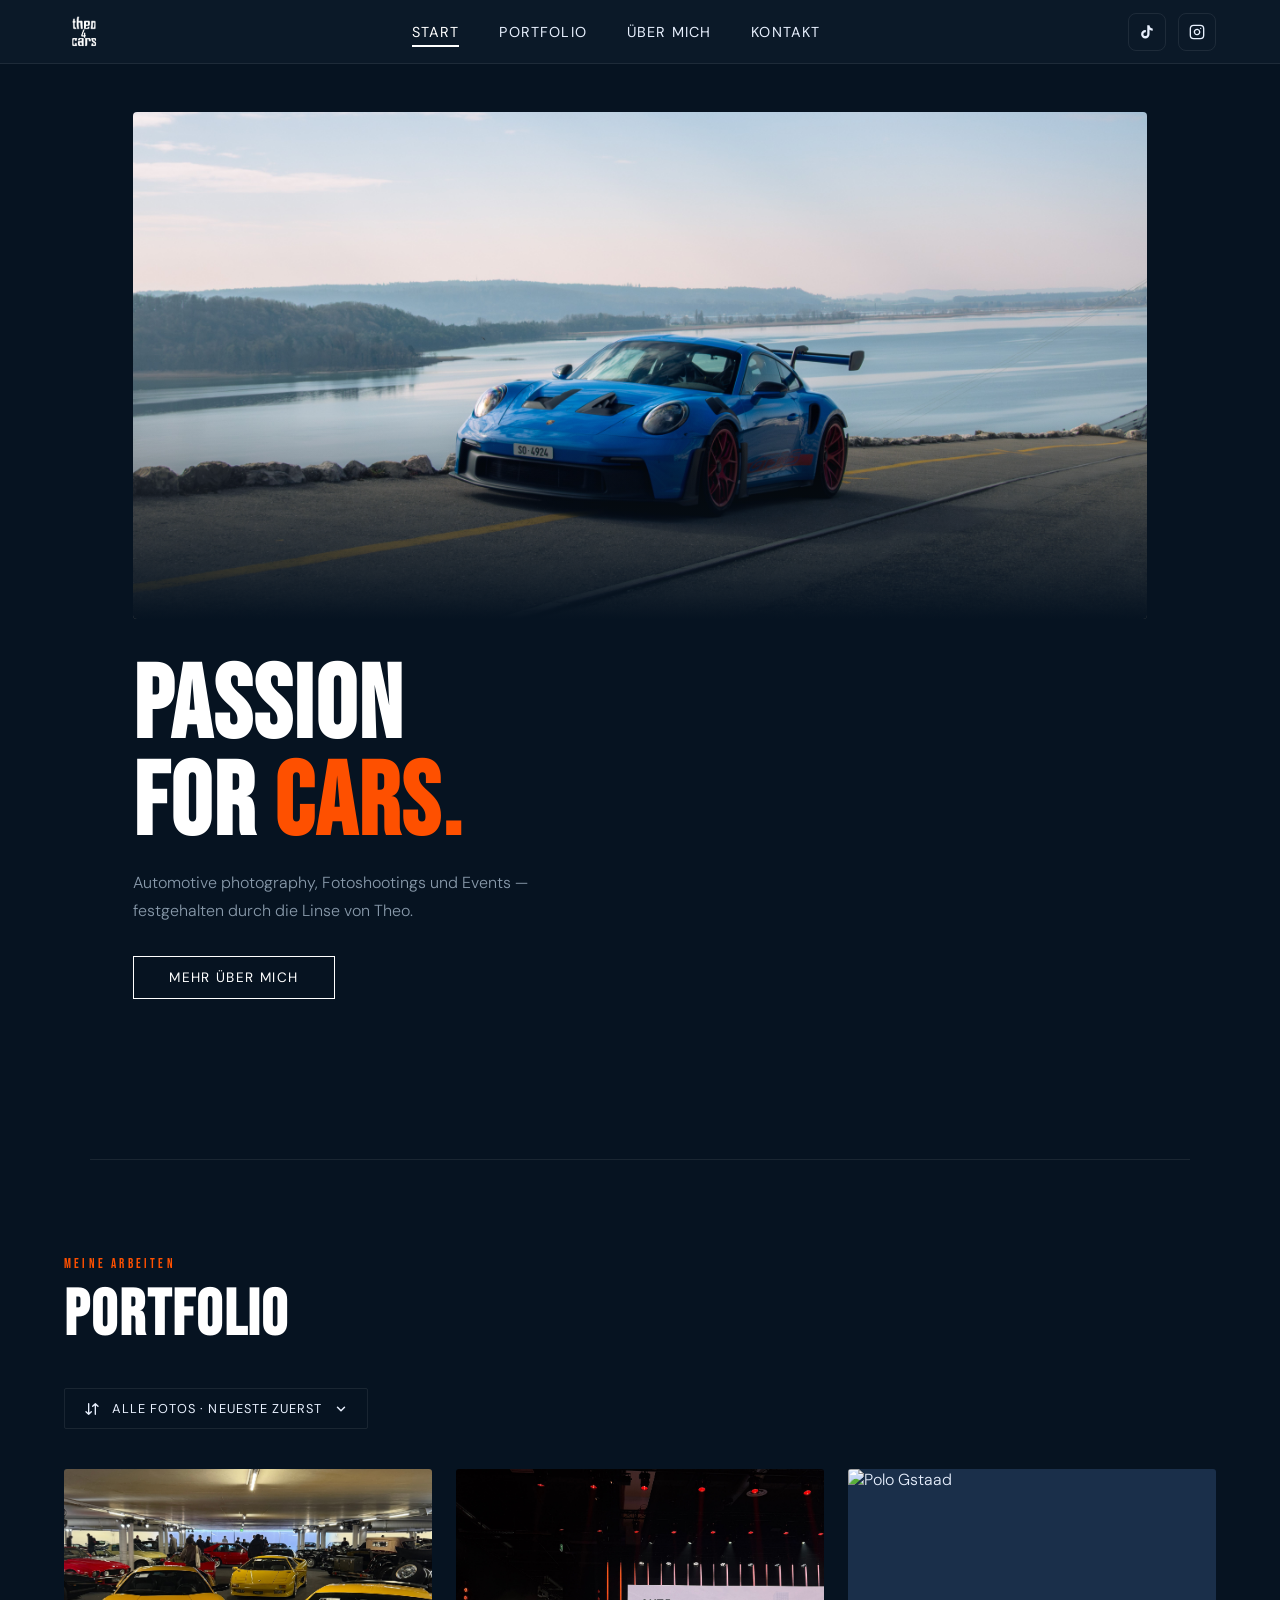
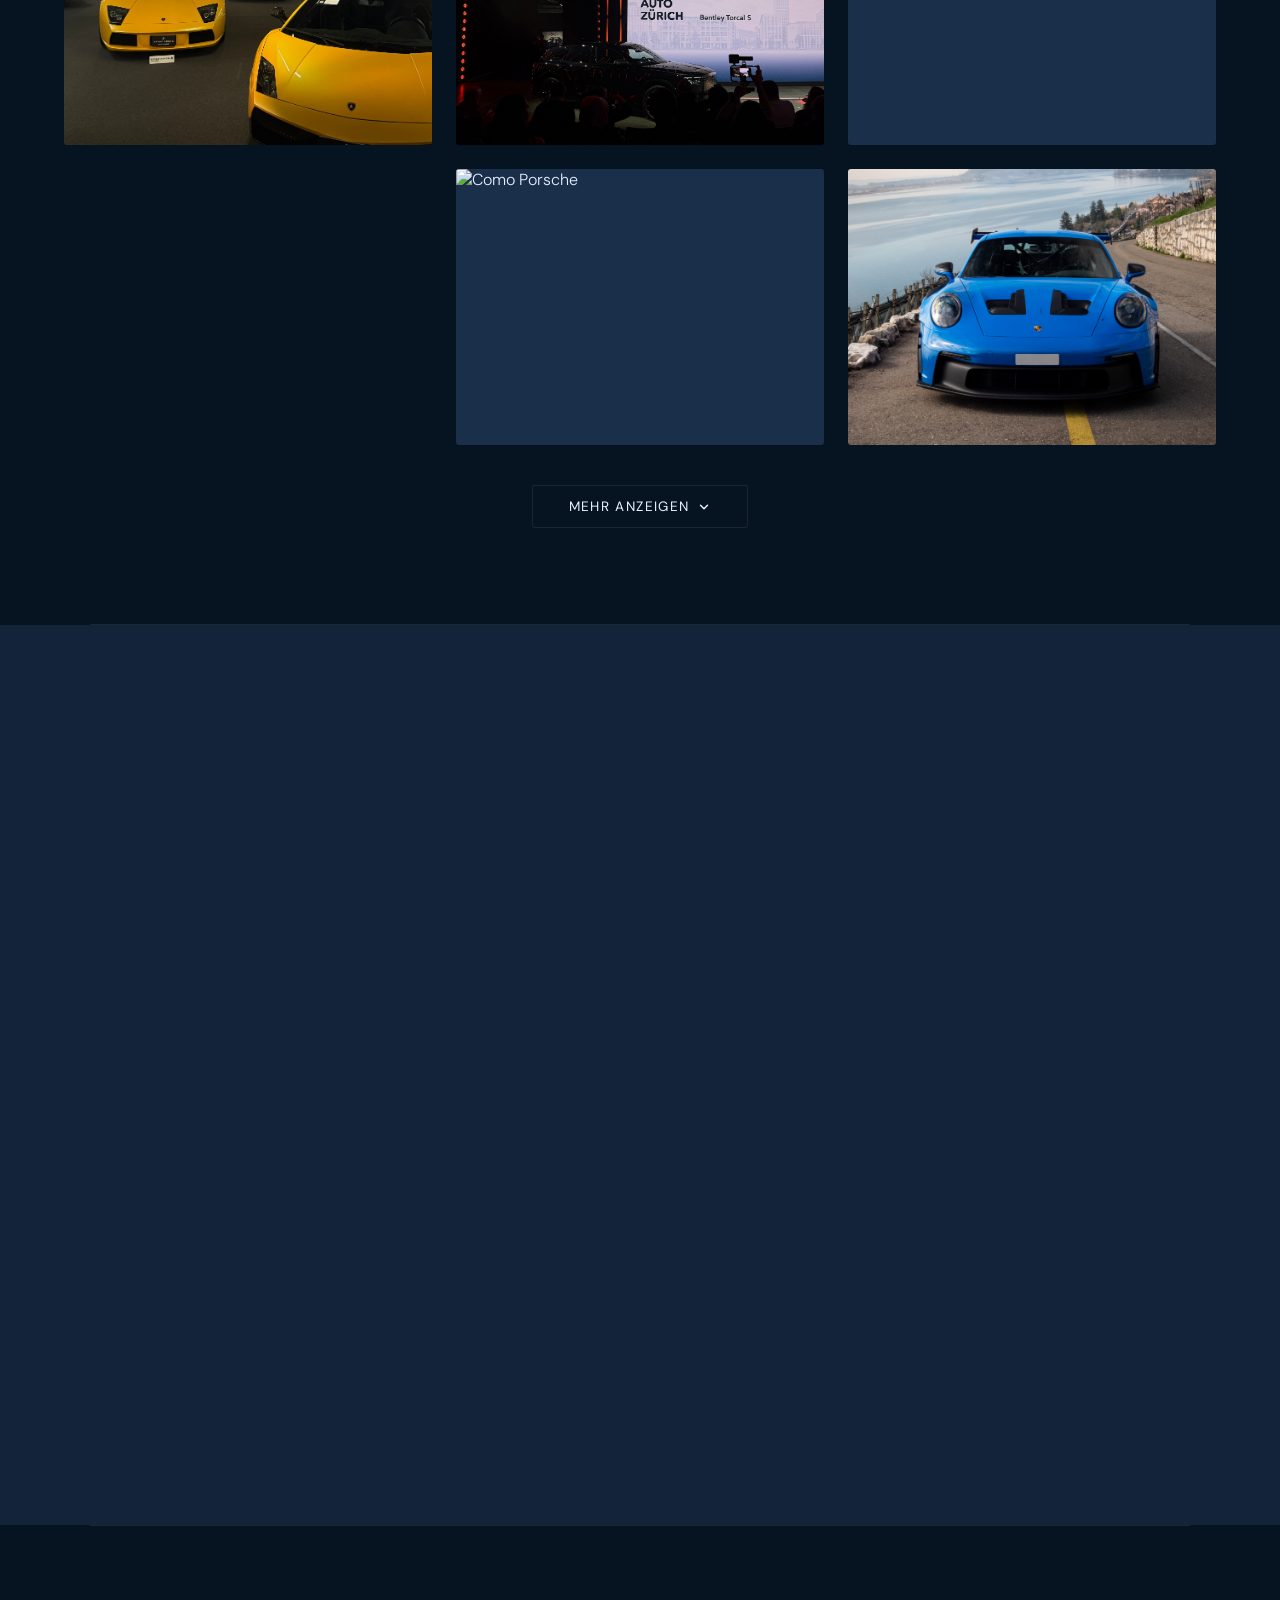
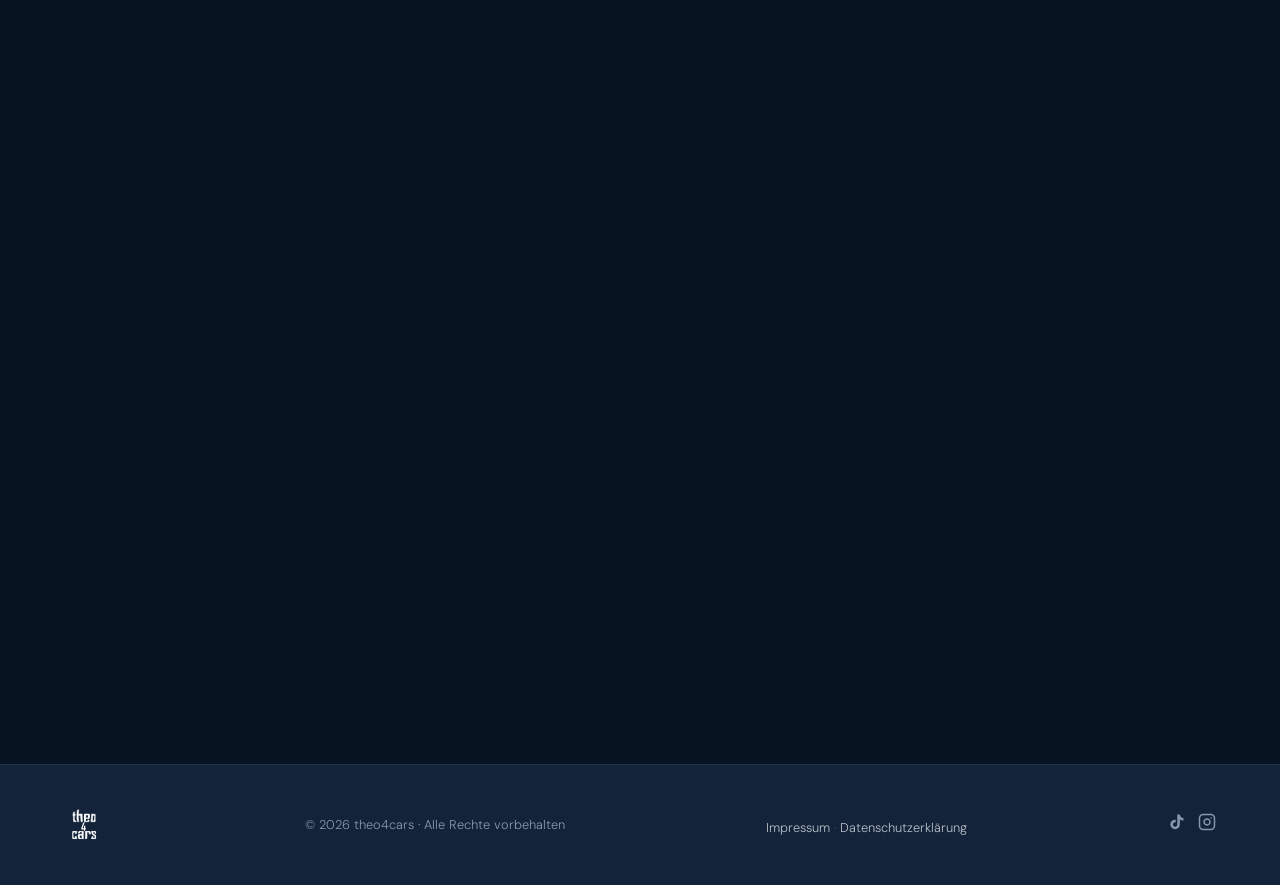
==== commit 8c511697: "add Polo Gstaad pictures" ====
--- a/index.html
+++ b/index.html
@@ -1,813 +1,1518 @@
-<!DOCTYPE html>
+<!doctype html>
 <html lang="de">
-<head>
-  <meta charset="UTF-8" />
-  <meta name="viewport" content="width=device-width, initial-scale=1.0" />
-  <title>theo4cars</title>
-  <link rel="stylesheet" href="style.css">
-  <link rel="preconnect" href="https://fonts.googleapis.com">
-  <link href="https://fonts.googleapis.com/css2?family=Bebas+Neue&family=DM+Sans:wght@300;400;500&display=swap" rel="stylesheet">
-  <link rel="icon" type="image/png" sizes="512x512" href="android-chrome-512x512.png">
-</head>
-<body>
-
-<nav>
-  <a href="#Start" class="logo">
-    <img src="img/logo_transparent.png" alt="theo4cars Logo">
-  </a>
-  <ul class="nav-links">
-    <li><a href="#Start" class="active">Start</a></li>
-    <li><a href="#portfolio">Portfolio</a></li>
-    <li><a href="#about">Über mich</a></li>
-    <li><a href="#Kontakt">Kontakt</a></li>
-  </ul>
-  <div class="nav-socials">
-    <a href="https://www.tiktok.com/@theo4cars" title="TikTok" aria-label="TikTok">
-      <svg width="16" height="16" viewBox="0 0 24 24" fill="currentColor"><path d="M19.59 6.69a4.83 4.83 0 0 1-3.77-4.25V2h-3.45v13.67a2.89 2.89 0 0 1-2.88 2.5 2.89 2.89 0 0 1-2.89-2.89 2.89 2.89 0 0 1 2.89-2.89c.28 0 .54.04.79.1V9.01a6.33 6.33 0 0 0-.79-.05 6.34 6.34 0 0 0-6.34 6.34 6.34 6.34 0 0 0 6.34 6.34 6.34 6.34 0 0 0 6.33-6.34V8.69a8.18 8.18 0 0 0 4.78 1.52V6.74a4.85 4.85 0 0 1-1.01-.05z"/></svg>
-    </a>
-    <a href="https://www.instagram.com/theo4cars" title="Instagram" aria-label="Instagram">
-      <svg width="16" height="16" viewBox="0 0 24 24" fill="none" stroke="currentColor" stroke-width="2" stroke-linecap="round" stroke-linejoin="round"><rect x="2" y="2" width="20" height="20" rx="5" ry="5"/><path d="M16 11.37A4 4 0 1 1 12.63 8 4 4 0 0 1 16 11.37z"/><line x1="17.5" y1="6.5" x2="17.51" y2="6.5"/></svg>
-    </a>
-  </div>
-  <div class="hamburger" id="hamburger" aria-label="Menü öffnen">
-    <span></span><span></span><span></span>
-  </div>
-</nav>
-
-<div class="mobile-menu" id="mobileMenu">
-  <a href="#Start" onclick="closeMobile()">Start</a>
-  <a href="#portfolio" onclick="closeMobile()">Portfolio</a>
-  <a href="#about" onclick="closeMobile()">Über mich</a>
-  <a href="#Kontakt" onclick="closeMobile()">Kontakt</a>
-  <div class="mob-socials">
-    <a href="https://www.tiktok.com/@theo4cars" title="TikTok">
-      <svg width="20" height="20" viewBox="0 0 24 24" fill="currentColor"><path d="M19.59 6.69a4.83 4.83 0 0 1-3.77-4.25V2h-3.45v13.67a2.89 2.89 0 0 1-2.88 2.5 2.89 2.89 0 0 1-2.89-2.89 2.89 2.89 0 0 1 2.89-2.89c.28 0 .54.04.79.1V9.01a6.33 6.33 0 0 0-.79-.05 6.34 6.34 0 0 0-6.34 6.34 6.34 6.34 0 0 0 6.34 6.34 6.34 6.34 0 0 0 6.33-6.34V8.69a8.18 8.18 0 0 0 4.78 1.52V6.74a4.85 4.85 0 0 1-1.01-.05z"/></svg>
-    </a>
-    <a href="https://www.instagram.com/theo4cars" title="Instagram">
-      <svg width="20" height="20" viewBox="0 0 24 24" fill="none" stroke="currentColor" stroke-width="2" stroke-linecap="round" stroke-linejoin="round"><rect x="2" y="2" width="20" height="20" rx="5" ry="5"/><path d="M16 11.37A4 4 0 1 1 12.63 8 4 4 0 0 1 16 11.37z"/><line x1="17.5" y1="6.5" x2="17.51" y2="6.5"/></svg>
-    </a>
-  </div>
-</div>
-
-
-<section id="Start">
-  <div class="hero-image-wrap fade-up">
-    <img id="heroImage" src="img/Hero/hero.jpg" alt="theo4cars Hero Bild">
-  </div>
-  <div class="hero-text fade-up">
-    
-    <h1>Passion<br>for <span>Cars.</span></h1>
-    
-    <p>Automotive photography, Fotoshootings und Events — festgehalten durch die Linse von Theo.</p>
-    <a href="#about" class="hero-cta">Mehr über mich</a>
-  </div>
-</section>
-
-<div class="divider"></div>
-
-<section id="portfolio">
-  <div style="max-width:1200px;margin:0 auto;">
-    <p class="section-label fade-up">Meine Arbeiten</p>
-    <h2 class="section-title fade-up">Portfolio</h2>
-
-    <div class="portfolio-controls fade-up" id="portfolioControls">
-      <button type="button" class="pc-trigger" id="pcTrigger" aria-haspopup="true" aria-expanded="false" aria-controls="pcPanel">
-        <svg width="16" height="16" viewBox="0 0 24 24" fill="none" stroke="currentColor" stroke-width="2" stroke-linecap="round" stroke-linejoin="round"><path d="M7 4v16M3 16l4 4 4-4"/><path d="M17 20V4M13 8l4-4 4 4"/></svg>
-        <span id="pcTriggerText">Alle Fotos · Neueste zuerst</span>
-        <svg class="pc-chevron" width="14" height="14" viewBox="0 0 24 24" fill="none" stroke="currentColor" stroke-width="2.5" stroke-linecap="round" stroke-linejoin="round"><polyline points="6 9 12 15 18 9"/></svg>
-      </button>
-      <div class="pc-panel" id="pcPanel" role="menu">
-        <div class="pc-col" role="group" aria-label="Kategorie">
-          <p class="pc-col-title">Kategorie</p>
-        <button type="button" class="pc-opt active" data-filter="all" role="menuitemradio" aria-checked="true"><span class="pc-check"><svg width="14" height="14" viewBox="0 0 24 24" fill="none" stroke="currentColor" stroke-width="2.5" stroke-linecap="round" stroke-linejoin="round"><polyline points="20 6 9 17 4 12"/></svg></span>Alle Fotos</button>
-        <button type="button" class="pc-opt" data-filter="shooting" role="menuitemradio" aria-checked="false"><span class="pc-check"><svg width="14" height="14" viewBox="0 0 24 24" fill="none" stroke="currentColor" stroke-width="2.5" stroke-linecap="round" stroke-linejoin="round"><polyline points="20 6 9 17 4 12"/></svg></span>Fotoshootings</button>
-        <button type="button" class="pc-opt" data-filter="event" role="menuitemradio" aria-checked="false"><span class="pc-check"><svg width="14" height="14" viewBox="0 0 24 24" fill="none" stroke="currentColor" stroke-width="2.5" stroke-linecap="round" stroke-linejoin="round"><polyline points="20 6 9 17 4 12"/></svg></span>Events</button>
-        <button type="button" class="pc-opt" data-filter="spot" role="menuitemradio" aria-checked="false"><span class="pc-check"><svg width="14" height="14" viewBox="0 0 24 24" fill="none" stroke="currentColor" stroke-width="2.5" stroke-linecap="round" stroke-linejoin="round"><polyline points="20 6 9 17 4 12"/></svg></span>Spots</button>
+  <head>
+    <meta charset="UTF-8" />
+    <meta name="viewport" content="width=device-width, initial-scale=1.0" />
+    <title>theo4cars</title>
+    <link rel="stylesheet" href="style.css" />
+    <link rel="preconnect" href="https://fonts.googleapis.com" />
+    <link
+      href="https://fonts.googleapis.com/css2?family=Bebas+Neue&family=DM+Sans:wght@300;400;500&display=swap"
+      rel="stylesheet"
+    />
+    <link
+      rel="icon"
+      type="image/png"
+      sizes="512x512"
+      href="android-chrome-512x512.png"
+    />
+  </head>
+  <body>
+    <nav>
+      <a href="#Start" class="logo">
+        <img src="img/logo_transparent.png" alt="theo4cars Logo" />
+      </a>
+      <ul class="nav-links">
+        <li><a href="#Start" class="active">Start</a></li>
+        <li><a href="#portfolio">Portfolio</a></li>
+        <li><a href="#about">Über mich</a></li>
+        <li><a href="#Kontakt">Kontakt</a></li>
+      </ul>
+      <div class="nav-socials">
+        <a
+          href="https://www.tiktok.com/@theo4cars"
+          title="TikTok"
+          aria-label="TikTok"
+        >
+          <svg width="16" height="16" viewBox="0 0 24 24" fill="currentColor">
+            <path
+              d="M19.59 6.69a4.83 4.83 0 0 1-3.77-4.25V2h-3.45v13.67a2.89 2.89 0 0 1-2.88 2.5 2.89 2.89 0 0 1-2.89-2.89 2.89 2.89 0 0 1 2.89-2.89c.28 0 .54.04.79.1V9.01a6.33 6.33 0 0 0-.79-.05 6.34 6.34 0 0 0-6.34 6.34 6.34 6.34 0 0 0 6.34 6.34 6.34 6.34 0 0 0 6.33-6.34V8.69a8.18 8.18 0 0 0 4.78 1.52V6.74a4.85 4.85 0 0 1-1.01-.05z"
+            />
+          </svg>
+        </a>
+        <a
+          href="https://www.instagram.com/theo4cars"
+          title="Instagram"
+          aria-label="Instagram"
+        >
+          <svg
+            width="16"
+            height="16"
+            viewBox="0 0 24 24"
+            fill="none"
+            stroke="currentColor"
+            stroke-width="2"
+            stroke-linecap="round"
+            stroke-linejoin="round"
+          >
+            <rect x="2" y="2" width="20" height="20" rx="5" ry="5" />
+            <path d="M16 11.37A4 4 0 1 1 12.63 8 4 4 0 0 1 16 11.37z" />
+            <line x1="17.5" y1="6.5" x2="17.51" y2="6.5" />
+          </svg>
+        </a>
+      </div>
+      <div class="hamburger" id="hamburger" aria-label="Menü öffnen">
+        <span></span><span></span><span></span>
+      </div>
+    </nav>
+
+    <div class="mobile-menu" id="mobileMenu">
+      <a href="#Start" onclick="closeMobile()">Start</a>
+      <a href="#portfolio" onclick="closeMobile()">Portfolio</a>
+      <a href="#about" onclick="closeMobile()">Über mich</a>
+      <a href="#Kontakt" onclick="closeMobile()">Kontakt</a>
+      <div class="mob-socials">
+        <a href="https://www.tiktok.com/@theo4cars" title="TikTok">
+          <svg width="20" height="20" viewBox="0 0 24 24" fill="currentColor">
+            <path
+              d="M19.59 6.69a4.83 4.83 0 0 1-3.77-4.25V2h-3.45v13.67a2.89 2.89 0 0 1-2.88 2.5 2.89 2.89 0 0 1-2.89-2.89 2.89 2.89 0 0 1 2.89-2.89c.28 0 .54.04.79.1V9.01a6.33 6.33 0 0 0-.79-.05 6.34 6.34 0 0 0-6.34 6.34 6.34 6.34 0 0 0 6.34 6.34 6.34 6.34 0 0 0 6.33-6.34V8.69a8.18 8.18 0 0 0 4.78 1.52V6.74a4.85 4.85 0 0 1-1.01-.05z"
+            />
+          </svg>
+        </a>
+        <a href="https://www.instagram.com/theo4cars" title="Instagram">
+          <svg
+            width="20"
+            height="20"
+            viewBox="0 0 24 24"
+            fill="none"
+            stroke="currentColor"
+            stroke-width="2"
+            stroke-linecap="round"
+            stroke-linejoin="round"
+          >
+            <rect x="2" y="2" width="20" height="20" rx="5" ry="5" />
+            <path d="M16 11.37A4 4 0 1 1 12.63 8 4 4 0 0 1 16 11.37z" />
+            <line x1="17.5" y1="6.5" x2="17.51" y2="6.5" />
+          </svg>
+        </a>
+      </div>
+    </div>
+
+    <section id="Start">
+      <div class="hero-image-wrap fade-up">
+        <img id="heroImage" src="img/Hero/hero.jpg" alt="theo4cars Hero Bild" />
+      </div>
+      <div class="hero-text fade-up">
+        <h1>Passion<br />for <span>Cars.</span></h1>
+
+        <p>
+          Automotive photography, Fotoshootings und Events — festgehalten durch
+          die Linse von Theo.
+        </p>
+        <a href="#about" class="hero-cta">Mehr über mich</a>
+      </div>
+    </section>
+
+    <div class="divider"></div>
+
+    <section id="portfolio">
+      <div style="max-width: 1200px; margin: 0 auto">
+        <p class="section-label fade-up">Meine Arbeiten</p>
+        <h2 class="section-title fade-up">Portfolio</h2>
+
+        <div class="portfolio-controls fade-up" id="portfolioControls">
+          <button
+            type="button"
+            class="pc-trigger"
+            id="pcTrigger"
+            aria-haspopup="true"
+            aria-expanded="false"
+            aria-controls="pcPanel"
+          >
+            <svg
+              width="16"
+              height="16"
+              viewBox="0 0 24 24"
+              fill="none"
+              stroke="currentColor"
+              stroke-width="2"
+              stroke-linecap="round"
+              stroke-linejoin="round"
+            >
+              <path d="M7 4v16M3 16l4 4 4-4" />
+              <path d="M17 20V4M13 8l4-4 4 4" />
+            </svg>
+            <span id="pcTriggerText">Alle Fotos · Neueste zuerst</span>
+            <svg
+              class="pc-chevron"
+              width="14"
+              height="14"
+              viewBox="0 0 24 24"
+              fill="none"
+              stroke="currentColor"
+              stroke-width="2.5"
+              stroke-linecap="round"
+              stroke-linejoin="round"
+            >
+              <polyline points="6 9 12 15 18 9" />
+            </svg>
+          </button>
+          <div class="pc-panel" id="pcPanel" role="menu">
+            <div class="pc-col" role="group" aria-label="Kategorie">
+              <p class="pc-col-title">Kategorie</p>
+              <button
+                type="button"
+                class="pc-opt active"
+                data-filter="all"
+                role="menuitemradio"
+                aria-checked="true"
+              >
+                <span class="pc-check"
+                  ><svg
+                    width="14"
+                    height="14"
+                    viewBox="0 0 24 24"
+                    fill="none"
+                    stroke="currentColor"
+                    stroke-width="2.5"
+                    stroke-linecap="round"
+                    stroke-linejoin="round"
+                  >
+                    <polyline points="20 6 9 17 4 12" /></svg></span
+                >Alle Fotos
+              </button>
+              <button
+                type="button"
+                class="pc-opt"
+                data-filter="shooting"
+                role="menuitemradio"
+                aria-checked="false"
+              >
+                <span class="pc-check"
+                  ><svg
+                    width="14"
+                    height="14"
+                    viewBox="0 0 24 24"
+                    fill="none"
+                    stroke="currentColor"
+                    stroke-width="2.5"
+                    stroke-linecap="round"
+                    stroke-linejoin="round"
+                  >
+                    <polyline points="20 6 9 17 4 12" /></svg></span
+                >Fotoshootings
+              </button>
+              <button
+                type="button"
+                class="pc-opt"
+                data-filter="event"
+                role="menuitemradio"
+                aria-checked="false"
+              >
+                <span class="pc-check"
+                  ><svg
+                    width="14"
+                    height="14"
+                    viewBox="0 0 24 24"
+                    fill="none"
+                    stroke="currentColor"
+                    stroke-width="2.5"
+                    stroke-linecap="round"
+                    stroke-linejoin="round"
+                  >
+                    <polyline points="20 6 9 17 4 12" /></svg></span
+                >Events
+              </button>
+              <button
+                type="button"
+                class="pc-opt"
+                data-filter="spot"
+                role="menuitemradio"
+                aria-checked="false"
+              >
+                <span class="pc-check"
+                  ><svg
+                    width="14"
+                    height="14"
+                    viewBox="0 0 24 24"
+                    fill="none"
+                    stroke="currentColor"
+                    stroke-width="2.5"
+                    stroke-linecap="round"
+                    stroke-linejoin="round"
+                  >
+                    <polyline points="20 6 9 17 4 12" /></svg></span
+                >Spots
+              </button>
+            </div>
+            <div class="pc-col" role="group" aria-label="Fotoart">
+              <p class="pc-col-title">Fotoart</p>
+              <button
+                type="button"
+                class="pc-opt active"
+                data-device="mixed"
+                role="menuitemradio"
+                aria-checked="true"
+              >
+                <span class="pc-check"
+                  ><svg
+                    width="14"
+                    height="14"
+                    viewBox="0 0 24 24"
+                    fill="none"
+                    stroke="currentColor"
+                    stroke-width="2.5"
+                    stroke-linecap="round"
+                    stroke-linejoin="round"
+                  >
+                    <polyline points="20 6 9 17 4 12" /></svg></span
+                >Gemischte Fotos
+              </button>
+              <button
+                type="button"
+                class="pc-opt"
+                data-device="camera"
+                role="menuitemradio"
+                aria-checked="false"
+              >
+                <span class="pc-check"
+                  ><svg
+                    width="14"
+                    height="14"
+                    viewBox="0 0 24 24"
+                    fill="none"
+                    stroke="currentColor"
+                    stroke-width="2.5"
+                    stroke-linecap="round"
+                    stroke-linejoin="round"
+                  >
+                    <polyline points="20 6 9 17 4 12" /></svg></span
+                >Kamerafotos
+              </button>
+              <button
+                type="button"
+                class="pc-opt"
+                data-device="phone"
+                role="menuitemradio"
+                aria-checked="false"
+              >
+                <span class="pc-check"
+                  ><svg
+                    width="14"
+                    height="14"
+                    viewBox="0 0 24 24"
+                    fill="none"
+                    stroke="currentColor"
+                    stroke-width="2.5"
+                    stroke-linecap="round"
+                    stroke-linejoin="round"
+                  >
+                    <polyline points="20 6 9 17 4 12" /></svg></span
+                >Handyfotos
+              </button>
+            </div>
+            <div class="pc-col" role="group" aria-label="Sortierung">
+              <p class="pc-col-title">Sortierung</p>
+              <button
+                type="button"
+                class="pc-opt active"
+                data-sort="newest"
+                role="menuitemradio"
+                aria-checked="true"
+              >
+                <span class="pc-check"
+                  ><svg
+                    width="14"
+                    height="14"
+                    viewBox="0 0 24 24"
+                    fill="none"
+                    stroke="currentColor"
+                    stroke-width="2.5"
+                    stroke-linecap="round"
+                    stroke-linejoin="round"
+                  >
+                    <polyline points="20 6 9 17 4 12" /></svg></span
+                >Neueste zuerst
+              </button>
+              <button
+                type="button"
+                class="pc-opt"
+                data-sort="oldest"
+                role="menuitemradio"
+                aria-checked="false"
+              >
+                <span class="pc-check"
+                  ><svg
+                    width="14"
+                    height="14"
+                    viewBox="0 0 24 24"
+                    fill="none"
+                    stroke="currentColor"
+                    stroke-width="2.5"
+                    stroke-linecap="round"
+                    stroke-linejoin="round"
+                  >
+                    <polyline points="20 6 9 17 4 12" /></svg></span
+                >Älteste zuerst
+              </button>
+            </div>
+          </div>
         </div>
-        <div class="pc-col" role="group" aria-label="Sortierung">
-          <p class="pc-col-title">Sortierung</p>
-        <button type="button" class="pc-opt active" data-sort="newest" role="menuitemradio" aria-checked="true"><span class="pc-check"><svg width="14" height="14" viewBox="0 0 24 24" fill="none" stroke="currentColor" stroke-width="2.5" stroke-linecap="round" stroke-linejoin="round"><polyline points="20 6 9 17 4 12"/></svg></span>Neueste zuerst</button>
-        <button type="button" class="pc-opt" data-sort="oldest" role="menuitemradio" aria-checked="false"><span class="pc-check"><svg width="14" height="14" viewBox="0 0 24 24" fill="none" stroke="currentColor" stroke-width="2.5" stroke-linecap="round" stroke-linejoin="round"><polyline points="20 6 9 17 4 12"/></svg></span>Älteste zuerst</button>
+
+        <div class="portfolio-grid" id="portfolioGrid">
+          <div
+            class="portfolio-item fade-up"
+            data-category="event"
+            data-date="2026-08-13"
+            data-device="camera"
+            onclick="openGallery('golf')"
+          >
+            <img src="img/Golf/golf.jpg" alt="Ferrari und Golf" />
+            <div class="portfolio-overlay"><span>Ferrari und Golf</span></div>
+          </div>
+
+          <div
+            class="portfolio-item fade-up"
+            data-category="shooting"
+            data-date="2025-05-18"
+            data-device="camera"
+            onclick="openGallery('bmw')"
+          >
+            <img src="img/BMW/BMW.jpg" alt="BMW M5 und M4" />
+            <div class="portfolio-overlay"><span>BMW M5 und M4 I</span></div>
+          </div>
+
+          <div
+            class="portfolio-item fade-up"
+            data-category="spot"
+            data-date="2024-09-29"
+            data-device="camera"
+            onclick="openGallery('mclaren')"
+          >
+            <img src="img/720s/720s.jpg" alt="McLaren 720s" />
+            <div class="portfolio-overlay"><span>McLaren 720s</span></div>
+          </div>
+
+          <div
+            class="portfolio-item fade-up"
+            data-category="event"
+            data-date="2025-08-17"
+            data-device="camera"
+            onclick="openGallery('aarberg')"
+          >
+            <img
+              src="img/Aarberg/Aarberg.jpg"
+              alt="Ferrari Treffen Aarberg 2025"
+            />
+            <div class="portfolio-overlay">
+              <span>Ferrari Treffen Aarberg 2025</span>
+            </div>
+          </div>
+
+          <div
+            class="portfolio-item fade-up"
+            data-category="shooting"
+            data-date="2025-11-22"
+            data-device="camera"
+            onclick="openGallery('e63')"
+          >
+            <img src="img/E63/E63.jpg" alt="Mercedes E63" />
+            <div class="portfolio-overlay"><span>Mercedes E63</span></div>
+          </div>
+
+          <div
+            class="portfolio-item fade-up"
+            data-category="shooting"
+            data-date="2026-01-03"
+            data-device="camera"
+            onclick="openGallery('rs4')"
+          >
+            <img src="img/RS4/RS4.jpg" alt="Audi RS4" />
+            <div class="portfolio-overlay"><span>Audi RS4</span></div>
+          </div>
+
+          <div
+            class="portfolio-item fade-up"
+            data-category="shooting"
+            data-date="2024-10-23"
+            data-device="camera"
+            onclick="openGallery('fordgt')"
+          >
+            <img src="img/MKIV/MKIV.jpg" alt="Ford GT MKIV" />
+            <div class="portfolio-overlay"><span>Ford GT MKIV</span></div>
+          </div>
+
+          <div
+            class="portfolio-item"
+            data-category="event"
+            data-date="2025-10-29"
+            data-device="camera"
+            onclick="openGallery('autozh')"
+          >
+            <img src="img/AutoZH/AutoZH.jpg" alt="AutoZH" />
+            <div class="portfolio-overlay">
+              <span>Auto Zürich 2025 Media Day</span>
+            </div>
+          </div>
+
+          <div
+            class="portfolio-item"
+            data-category="shooting"
+            data-date="2025-11-28"
+            data-device="camera"
+            onclick="openGallery('huracan')"
+          >
+            <img src="img/Huracan/Huracan.jpg" alt="Lamborghini Huracán" />
+            <div class="portfolio-overlay">
+              <span>Lamborghini Huracán</span>
+            </div>
+          </div>
+
+          <div
+            class="portfolio-item"
+            data-category="spot"
+            data-date="2025-03-09"
+            data-device="camera"
+            onclick="openGallery('chiron')"
+          >
+            <img src="img/Chiron/Chiron.jpg" alt="Bugatti Chiron" />
+            <div class="portfolio-overlay"><span>Bugatti Chiron</span></div>
+          </div>
+
+          <div
+            class="portfolio-item"
+            data-category="shooting"
+            data-date="2026-03-21"
+            data-device="camera"
+            onclick="openGallery('gt3rs')"
+          >
+            <img src="img/GT3RS/GT3RS.jpg" alt="Porsche 992 GT3RS" />
+            <div class="portfolio-overlay"><span>Porsche 992 GT3RS</span></div>
+          </div>
+
+          <div
+            class="portfolio-item"
+            data-category="event"
+            data-date="2025-02-22"
+            data-device="camera"
+            onclick="openGallery('theice')"
+          >
+            <img src="img/Theice/Theice.jpg" alt="Agera Prototype" />
+            <div class="portfolio-overlay"><span>The ICE 2025</span></div>
+          </div>
+
+          <div
+            class="portfolio-item"
+            data-category="event"
+            data-date="2026-05-16"
+            data-device="phone"
+            onclick="openGallery('como')"
+          >
+            <img src="img/Como/Como.jpg" alt="Como Porsche" />
+            <div class="portfolio-overlay"><span>FuoriConcorso 2026</span></div>
+          </div>
+
+          <div
+            class="portfolio-item"
+            data-category="event"
+            data-date="2026-11-07"
+            data-device="phone"
+            onclick="openGallery('broadarrow')"
+          >
+            <img src="img/BroadArrow/BroadArrow_1.jpg" alt="BroadArrow" />
+            <div class="portfolio-overlay">
+              <span>The Zurich Auction by Broad Arrow</span>
+            </div>
+          </div>
+
+          <div
+            class="portfolio-item"
+            data-category="event"
+            data-date="2026-11-04"
+            data-device="phone"
+            onclick="openGallery('autozh26')"
+          >
+            <img src="img/AutoZH26/AutoZH26.jpg" alt="AutoZH26" />
+            <div class="portfolio-overlay">
+              <span>Auto Zürich 2026 Media Day</span>
+            </div>
+          </div>
+
+          <div
+            class="portfolio-item"
+            data-category="shooting"
+            data-date="2025-09-28"
+            data-device="phone"
+            onclick="openGallery('bmw2')"
+          >
+            <img src="img/BMW2/BMW2.jpg" alt="BMW2" />
+            <div class="portfolio-overlay"><span>BMW M5 und M4 II</span></div>
+          </div>
+
+          <div
+            class="portfolio-item"
+            data-category="event"
+            data-date="2025-07-25"
+            data-device="phone"
+            onclick="openGallery('tegernsee')"
+          >
+            <img src="img/Tegernsee/Tegernsee.jpg" alt="Tegernsee" />
+            <div class="portfolio-overlay">
+              <span>Tegernsee Concours of Elegance Germany 2025</span>
+            </div>
+          </div>
+
+          <div
+            class="portfolio-item"
+            data-category="event"
+            data-date="2026-08-21"
+            data-device="phone"
+            onclick="openGallery('polo')"
+          >
+            <img src="img/Polo/Polo.jpg" alt="Polo Gstaad" />
+            <div class="portfolio-overlay">
+              <span>Polo Gstaad</span>
+            </div>
+          </div>
+        </div>
+
+        <p class="portfolio-empty" id="portfolioEmpty" hidden>
+          Keine Fotosets in dieser Auswahl.
+        </p>
+
+        <div style="text-align: center; margin-top: 2.5rem">
+          <button class="btn-more" id="btnMore" onclick="togglePortfolio()">
+            <span id="btnMoreText">Mehr anzeigen</span>
+            <svg
+              id="btnMoreIcon"
+              width="14"
+              height="14"
+              viewBox="0 0 24 24"
+              fill="none"
+              stroke="currentColor"
+              stroke-width="2.5"
+              stroke-linecap="round"
+              stroke-linejoin="round"
+              style="transition: transform 0.3s"
+            >
+              <polyline points="6 9 12 15 18 9" />
+            </svg>
+          </button>
         </div>
       </div>
+    </section>
+
+    <div class="divider"></div>
+
+    <section id="about">
+      <div class="about-inner">
+        <div class="about-image-wrap fade-up">
+          <img src="img/Theo.jpg" alt="Foto von Theo" />
+        </div>
+        <div class="about-text fade-up">
+          <p class="section-label" style="color: var(--orange)">Über mich</p>
+
+          <h2 class="section-title">Hallo, ich bin<br />Theo.</h2>
+
+          <p>
+            Ich heisse <strong style="color: var(--white)">Theo</strong>, komme
+            aus <strong style="color: var(--white)">Bern</strong> und bin
+            <strong style="color: var(--white)">Mediamatiker</strong> im ersten
+            Lehrjahr.
+          </p>
+          <p>
+            Auf <strong style="color: var(--white)">@theo4cars</strong> teile
+            ich meine Leidenschaft für Autos und Fotografie. Mit meiner Kamera
+            halte ich besondere Fahrzeuge und schöne Momente fest und teile
+            meine Begeisterung mit anderen.
+          </p>
+          <p>
+            Ob Fotoshootings, Car Events oder interessante Autos, die ich
+            unterwegs entdecke. Ich versuche jeden Moment so einzufangen, dass
+            die Stimmung und die Details gut zur Geltung kommen.
+          </p>
+          <p>
+            <strong style="color: var(--white)">Fun Fact:</strong> Die Zahl „4“
+            in @theo4cars hat eine besondere Bedeutung. Sie steht für „Four“ und
+            verbindet sich durch die ähnliche Aussprache mit dem Wort „For“. So
+            entstand der Name
+            <strong style="color: var(--white)">"theo for cars"</strong>.
+          </p>
+          <div class="about-stats">
+            <div class="stat-item">
+              <div class="stat-number">10+</div>
+              <div class="stat-label">Shootings</div>
+            </div>
+            <div class="stat-item">
+              <div class="stat-number">20+</div>
+              <div class="stat-label">Events</div>
+            </div>
+            <div class="stat-item">
+              <div class="stat-number">5k+</div>
+              <div class="stat-label">Followers</div>
+            </div>
+          </div>
+        </div>
+      </div>
+    </section>
+
+    <div class="divider"></div>
+
+    <section id="Kontakt">
+      <div class="Kontakt-inner">
+        <p class="section-label fade-up">Kontakt</p>
+
+        <h2 class="section-title fade-up">Schreib mir.</h2>
+
+        <p class="Kontakt-intro fade-up">
+          Interesse an einem Fotoshooting, einer Zusammenarbeit oder einfach
+          Fragen? Ich freue mich auf deine Nachricht.
+        </p>
+
+        <form id="KontaktForm" novalidate>
+          <div class="form-row">
+            <div class="form-group fade-up">
+              <label for="name">Name</label>
+              <input
+                type="text"
+                id="name"
+                name="name"
+                placeholder="Dein Name"
+                required
+              />
+            </div>
+            <div class="form-group fade-up">
+              <label for="email">E-Mail</label>
+              <input
+                type="email"
+                id="email"
+                name="email"
+                placeholder="deine@email.ch"
+                required
+              />
+            </div>
+          </div>
+          <div class="form-group fade-up">
+            <label for="subject">Betreff</label>
+            <select id="subject" name="subject" required>
+              <option value="" disabled selected hidden>
+                Wähle einen Betreff
+              </option>
+              <option value="shooting">Fotoshooting Anfrage</option>
+              <option value="event">Event Kooperation</option>
+              <option value="social">Social Media</option>
+              <option value="other">Sonstiges</option>
+            </select>
+          </div>
+          <div class="form-group fade-up">
+            <label for="message">Nachricht</label>
+            <textarea
+              id="message"
+              name="message"
+              placeholder="Deine Nachricht..."
+              required
+            ></textarea>
+          </div>
+          <button type="submit" class="btn-submit fade-up">Absenden</button>
+          <div class="form-success" id="formSuccess">
+            ✓ Nachricht gesendet! Ich melde mich so bald wie möglich.
+          </div>
+        </form>
+      </div>
+    </section>
+
+    <footer>
+      <a href="#Start" class="logo">
+        <img src="img/logo_transparent.png" alt="theo4cars Logo" />
+      </a>
+
+      <p>© 2026 theo4cars · Alle Rechte vorbehalten</p>
+      <p class="footer-legal" style="margin-top: 6px">
+        <a
+          href="impressum.html"
+          style="color: var(--white); opacity: 0.7; text-decoration: none"
+          >Impressum</a
+        >
+        <span style="opacity: 0.4"> · </span>
+        <a
+          href="datenschutz.html"
+          style="color: var(--white); opacity: 0.7; text-decoration: none"
+          >Datenschutzerklärung</a
+        >
+      </p>
+      <div class="footer-socials">
+        <a href="https://www.tiktok.com/@theo4cars" title="TikTok">
+          <svg width="18" height="18" viewBox="0 0 24 24" fill="currentColor">
+            <path
+              d="M19.59 6.69a4.83 4.83 0 0 1-3.77-4.25V2h-3.45v13.67a2.89 2.89 0 0 1-2.88 2.5 2.89 2.89 0 0 1-2.89-2.89 2.89 2.89 0 0 1 2.89-2.89c.28 0 .54.04.79.1V9.01a6.33 6.33 0 0 0-.79-.05 6.34 6.34 0 0 0-6.34 6.34 6.34 6.34 0 0 0 6.34 6.34 6.34 6.34 0 0 0 6.33-6.34V8.69a8.18 8.18 0 0 0 4.78 1.52V6.74a4.85 4.85 0 0 1-1.01-.05z"
+            />
+          </svg>
+        </a>
+        <a href="https://www.instagram.com/theo4cars" title="Instagram">
+          <svg
+            width="18"
+            height="18"
+            viewBox="0 0 24 24"
+            fill="none"
+            stroke="currentColor"
+            stroke-width="2"
+            stroke-linecap="round"
+            stroke-linejoin="round"
+          >
+            <rect x="2" y="2" width="20" height="20" rx="5" ry="5" />
+            <path d="M16 11.37A4 4 0 1 1 12.63 8 4 4 0 0 1 16 11.37z" />
+            <line x1="17.5" y1="6.5" x2="17.51" y2="6.5" />
+          </svg>
+        </a>
+      </div>
+    </footer>
+
+    <div class="gallery-overlay" id="galleryOverlay">
+      <div class="gal-header">
+        <div class="gal-title" id="galTitle">BMW M4 und <span>M5</span></div>
+        <button
+          class="gal-close"
+          onclick="closeGallery()"
+          aria-label="Schliessen"
+        >
+          <svg
+            width="16"
+            height="16"
+            viewBox="0 0 24 24"
+            fill="none"
+            stroke="currentColor"
+            stroke-width="2.5"
+            stroke-linecap="round"
+          >
+            <line x1="18" y1="6" x2="6" y2="18" />
+            <line x1="6" y1="6" x2="18" y2="18" />
+          </svg>
+        </button>
+      </div>
+      <div class="gal-body">
+        <div class="gal-count" id="galCount"></div>
+        <div class="gal-grid" id="galGrid"></div>
+      </div>
     </div>
 
-    <div class="portfolio-grid" id="portfolioGrid">
-
-      <div class="portfolio-item fade-up" data-category="event" data-date="2026-08-09" onclick="openGallery('golf')">
-        <img src="img/Golf/golf.jpg" alt="Ferrari und Golf"/>
-         <div class="portfolio-overlay"><span>Ferrari und Golf</span></div>
-</div>
-
-      <div class="portfolio-item fade-up" data-category="shooting" data-date="2025-05-18" onclick="openGallery('bmw')">
-  <img src="img/BMW/BMW.jpg" alt="BMW M5 und M4"/>
-  <div class="portfolio-overlay"><span>BMW M5 und M4</span></div>
-</div>
-
-      <div class="portfolio-item fade-up" data-category="spot" data-date="2024-09-29" onclick="openGallery('mclaren')">
-        <img src="img/720s/720s.jpg" alt="McLaren 720s"/>
-        <div class="portfolio-overlay"><span>McLaren 720s</span></div>
-</div>
-
-      
-      <div class="portfolio-item fade-up" data-category="event" data-date="2025-08-17" onclick="openGallery('aarberg')">
-        <img src="img/Aarberg/Aarberg.jpg" alt="Ferrari Treffen Aarberg"/>
-         <div class="portfolio-overlay"><span>Ferrari Treffen Aarberg</span></div>
-</div>
-
-      <div class="portfolio-item fade-up" data-category="shooting" data-date="2025-11-22" onclick="openGallery('e63')">
-        <img src="img/E63/E63.jpg" alt="Mercedes E63"/>
-        <div class="portfolio-overlay"><span>Mercedes E63</span></div>
-      </div>
-
-      <div class="portfolio-item fade-up" data-category="shooting" data-date="2026-01-03" onclick="openGallery('rs4')">
-        <img src="img/RS4/RS4.jpg" alt="Audi RS4"/>
-        <div class="portfolio-overlay"><span>Audi RS4</span></div>
-      </div>
-
-      <div class="portfolio-item portfolio-extra extra-hidden fade-up" data-category="shooting" data-date="2024-10-23" onclick="openGallery('fordgt')">
-        <img src="img/MKIV/MKIV.jpg" alt="Ford GT MKIV"/>
-        <div class="portfolio-overlay"><span>Ford GT MKIV</span></div>
-      </div>
-
-      <div class="portfolio-item portfolio-extra extra-hidden" data-category="event" data-date="2025-10-29" onclick="openGallery('autozh')">
-        <img src="img/AutoZH/AutoZH.jpg" alt="AutoZH"/>
-        <div class="portfolio-overlay"><span>Auto Zürich 2025 Media Day</span></div>
-      </div>
-
-      <div class="portfolio-item portfolio-extra extra-hidden" data-category="shooting" data-date="2025-11-28" onclick="openGallery('huracan')">
-        <img src="img/Huracan/Huracan.jpg" alt="Lamborghini Huracán"/>
-        <div class="portfolio-overlay"><span>Lamborghini Huracán</span></div>
-      </div>
-
-      <div class="portfolio-item portfolio-extra extra-hidden" data-category="spot" data-date="2025-03-09" onclick="openGallery('chiron')">
-        <img src="img/Chiron/Chiron.jpg" alt="Bugatti Chiron"/>
-        <div class="portfolio-overlay"><span>Bugatti Chiron</span></div>
-      </div>
-
-      <div class="portfolio-item portfolio-extra extra-hidden" data-category="shooting" data-date="2026-03-21" onclick="openGallery('gt3rs')">
-        <img src="img/GT3RS/GT3RS.jpg" alt="Porsche 992 GT3RS"/>
-        <div class="portfolio-overlay"><span>Porsche 992 GT3RS</span></div>
-      </div>
-
-      <div class="portfolio-item portfolio-extra extra-hidden" data-category="event" data-date="2025-02-22" onclick="openGallery('theice')">
-        <img src="img/Theice/Theice.jpg" alt="Agera Prototype"/>
-        <div class="portfolio-overlay"><span>The ICE 2025</span></div>
-      </div>
-
-      <div class="portfolio-item portfolio-extra extra-hidden" data-category="event" data-date="2026-05-16" onclick="openGallery('como')">
-        <img src="img/Como/Como.jpg" alt="Como Porsche"/>
-        <div class="portfolio-overlay"><span>FuoriConcorso 2026</span></div>
-      </div>
-
-      <div class="portfolio-item portfolio-extra extra-hidden" data-category="event" data-date="2026-11-07" onclick="openGallery('broadarrow')">
-        <img src="img/BroadArrow/BroadArrow_1.jpg" alt="BroadArrow"/>
-        <div class="portfolio-overlay"><span>The Zurich Auction by Broad Arrow</span></div>
-      </div>
-
-      <div class="portfolio-item portfolio-extra extra-hidden" data-category="event" data-date="2026-11-04" onclick="openGallery('autozh26')">
-        <img src="img/AutoZH26/AutoZH26.jpg" alt="AutoZH26"/>
-        <div class="portfolio-overlay"><span>Auto Zürich 2026 Media Day</span></div>
-      </div>
-
-    </div>
-
-    <div style="text-align:center;margin-top:2.5rem;">
-      <button class="btn-more" id="btnMore" onclick="togglePortfolio()">
-        <span id="btnMoreText">Mehr anzeigen</span>
-        <svg id="btnMoreIcon" width="14" height="14" viewBox="0 0 24 24" fill="none" stroke="currentColor" stroke-width="2.5" stroke-linecap="round" stroke-linejoin="round" style="transition:transform 0.3s"><polyline points="6 9 12 15 18 9"/></svg>
+    <div class="photo-viewer" id="photoViewer">
+      <button
+        class="pv-close"
+        onclick="closePhotoViewer()"
+        aria-label="Schliessen"
+      >
+        <svg
+          width="16"
+          height="16"
+          viewBox="0 0 24 24"
+          fill="none"
+          stroke="currentColor"
+          stroke-width="2.5"
+          stroke-linecap="round"
+        >
+          <line x1="18" y1="6" x2="6" y2="18" />
+          <line x1="6" y1="6" x2="18" y2="18" />
+        </svg>
+      </button>
+      <button
+        class="pv-arrow pv-prev"
+        onclick="pvNavigate(-1)"
+        aria-label="Vorheriges"
+      >
+        <svg
+          width="18"
+          height="18"
+          viewBox="0 0 24 24"
+          fill="none"
+          stroke="currentColor"
+          stroke-width="2.5"
+          stroke-linecap="round"
+          stroke-linejoin="round"
+        >
+          <polyline points="15 18 9 12 15 6" />
+        </svg>
+      </button>
+      <img id="pvImg" src="" alt="" />
+      <button
+        class="pv-arrow pv-next"
+        onclick="pvNavigate(1)"
+        aria-label="Nächstes"
+      >
+        <svg
+          width="18"
+          height="18"
+          viewBox="0 0 24 24"
+          fill="none"
+          stroke="currentColor"
+          stroke-width="2.5"
+          stroke-linecap="round"
+          stroke-linejoin="round"
+        >
+          <polyline points="9 18 15 12 9 6" />
+        </svg>
       </button>
     </div>
-  </div>
-</section>
-
-<div class="divider"></div>
-
-<section id="about">
-  <div class="about-inner">
-    <div class="about-image-wrap fade-up">
-      
-      <img src="img/Theo.jpg" alt="Foto von Theo">
-    </div>
-    <div class="about-text fade-up">
-      <p class="section-label" style="color:var(--orange)">Über mich</p>
-
-      <h2 class="section-title">Hallo, ich bin<br>Theo.</h2>
-      
-      <p>Ich heisse <strong style="color:var(--white)">Theo</strong>, komme aus <strong style="color:var(--white)">Bern</strong> und bin <strong style="color:var(--white)">Mediamatiker</strong> im ersten Lehrjahr.</p>
-      <p>Auf <strong style="color:var(--white)">@theo4cars</strong> teile ich meine Leidenschaft für Autos und Fotografie. Mit meiner Kamera halte ich besondere Fahrzeuge und schöne Momente fest und teile meine Begeisterung mit anderen.</p>
-      <p>Ob Fotoshootings, Car Events oder interessante Autos, die ich unterwegs entdecke. Ich versuche jeden Moment so einzufangen, dass die Stimmung und die Details gut zur Geltung kommen.</p>
-      <p> <strong style="color:var(--white)">Fun Fact:</strong> Die Zahl „4“ in @theo4cars hat eine besondere Bedeutung. Sie steht für „Four“ und verbindet sich durch die ähnliche Aussprache mit dem Wort „For“. So entstand der Name <strong style="color:var(--white)">"theo for cars"</strong>.</p>
-      <div class="about-stats">
-        
-        <div class="stat-item">
-          <div class="stat-number">10+</div>
-          <div class="stat-label">Shootings</div>
-        </div>
-        <div class="stat-item">
-          <div class="stat-number">20+</div>
-          <div class="stat-label">Events</div>
-        </div>
-        <div class="stat-item">
-          <div class="stat-number">5k+</div>
-          <div class="stat-label">Followers</div>
-        </div>
-      </div>
-    </div>
-  </div>
-</section>
-
-<div class="divider"></div>
-
-<!-- Kontakt -->
-<section id="Kontakt">
-  <div class="Kontakt-inner">
-    <p class="section-label fade-up">Kontakt</p>
-    
-    <h2 class="section-title fade-up">Schreib mir.</h2>
-    
-    <p class="Kontakt-intro fade-up">Interesse an einem Fotoshooting, einer Zusammenarbeit oder einfach Fragen? Ich freue mich auf deine Nachricht.</p>
-
-    <form id="KontaktForm" novalidate>
-      <div class="form-row">
-        <div class="form-group fade-up">
-          <label for="name">Name</label>
-          <input type="text" id="name" name="name" placeholder="Dein Name" required />
-        </div>
-        <div class="form-group fade-up">
-          <label for="email">E-Mail</label>
-          <input type="email" id="email" name="email" placeholder="deine@email.ch" required />
-        </div>
-      </div>
-      <div class="form-group fade-up">
-        
-        <label for="subject">Betreff</label>
-        <select id="subject" name="subject" required>
-          <option value="" disabled selected hidden>Wähle einen Betreff</option>
-          <option value="shooting">Fotoshooting Anfrage</option>
-          <option value="event">Event Kooperation</option>
-          <option value="social">Social Media</option>
-          <option value="other">Sonstiges</option>
-        </select>
-      </div>
-      <div class="form-group fade-up">
-        <label for="message">Nachricht</label>
-        <textarea id="message" name="message" placeholder="Deine Nachricht..." required></textarea>
-      </div>
-      <button type="submit" class="btn-submit fade-up">Absenden</button>
-      <div class="form-success" id="formSuccess">
-        ✓ Nachricht gesendet! Ich melde mich so bald wie möglich.
-      </div>
-    </form>
-  </div>
-</section>
-
-
-<footer>
-  
-  <a href="#Start" class="logo">
-    <img src="img/logo_transparent.png" alt="theo4cars Logo">
-  </a>
-  
-  <p>© 2026 theo4cars · Alle Rechte vorbehalten</p>
-  <p class="footer-legal" style="margin-top:6px;">
-    <a href="impressum.html" style="color:var(--white);opacity:0.7;text-decoration:none;">Impressum</a>
-    <span style="opacity:0.4;"> · </span>
-    <a href="datenschutz.html" style="color:var(--white);opacity:0.7;text-decoration:none;">Datenschutzerklärung</a>
-  </p>
-  <div class="footer-socials">
-    
-    <a href="https://www.tiktok.com/@theo4cars" title="TikTok">
-      <svg width="18" height="18" viewBox="0 0 24 24" fill="currentColor"><path d="M19.59 6.69a4.83 4.83 0 0 1-3.77-4.25V2h-3.45v13.67a2.89 2.89 0 0 1-2.88 2.5 2.89 2.89 0 0 1-2.89-2.89 2.89 2.89 0 0 1 2.89-2.89c.28 0 .54.04.79.1V9.01a6.33 6.33 0 0 0-.79-.05 6.34 6.34 0 0 0-6.34 6.34 6.34 6.34 0 0 0 6.34 6.34 6.34 6.34 0 0 0 6.33-6.34V8.69a8.18 8.18 0 0 0 4.78 1.52V6.74a4.85 4.85 0 0 1-1.01-.05z"/></svg>
-    </a>
-    <a href="https://www.instagram.com/theo4cars" title="Instagram">
-      <svg width="18" height="18" viewBox="0 0 24 24" fill="none" stroke="currentColor" stroke-width="2" stroke-linecap="round" stroke-linejoin="round"><rect x="2" y="2" width="20" height="20" rx="5" ry="5"/><path d="M16 11.37A4 4 0 1 1 12.63 8 4 4 0 0 1 16 11.37z"/><line x1="17.5" y1="6.5" x2="17.51" y2="6.5"/></svg>
-    </a>
-  </div>
-</footer>
-
-<div class="gallery-overlay" id="galleryOverlay">
-  <div class="gal-header">
-    <div class="gal-title" id="galTitle">BMW M4 und <span>M5</span></div>
-    <button class="gal-close" onclick="closeGallery()" aria-label="Schliessen">
-      <svg width="16" height="16" viewBox="0 0 24 24" fill="none" stroke="currentColor" stroke-width="2.5" stroke-linecap="round"><line x1="18" y1="6" x2="6" y2="18"/><line x1="6" y1="6" x2="18" y2="18"/></svg>
-    </button>
-  </div>
-  <div class="gal-body">
-    <div class="gal-count" id="galCount"></div>
-    <div class="gal-grid" id="galGrid"></div>
-  </div>
-</div>
-
-<div class="photo-viewer" id="photoViewer">
-  <button class="pv-close" onclick="closePhotoViewer()" aria-label="Schliessen">
-    <svg width="16" height="16" viewBox="0 0 24 24" fill="none" stroke="currentColor" stroke-width="2.5" stroke-linecap="round"><line x1="18" y1="6" x2="6" y2="18"/><line x1="6" y1="6" x2="18" y2="18"/></svg>
-  </button>
-  <button class="pv-arrow pv-prev" onclick="pvNavigate(-1)" aria-label="Vorheriges">
-    <svg width="18" height="18" viewBox="0 0 24 24" fill="none" stroke="currentColor" stroke-width="2.5" stroke-linecap="round" stroke-linejoin="round"><polyline points="15 18 9 12 15 6"/></svg>
-  </button>
-  <img id="pvImg" src="" alt="" />
-  <button class="pv-arrow pv-next" onclick="pvNavigate(1)" aria-label="Nächstes">
-    <svg width="18" height="18" viewBox="0 0 24 24" fill="none" stroke="currentColor" stroke-width="2.5" stroke-linecap="round" stroke-linejoin="round"><polyline points="9 18 15 12 9 6"/></svg>
-  </button>
-</div>
-
-<script>
-
-  const HERO_IMAGES = [
-    'img/Hero/hero.jpg',
-    'img/Hero/hero2.jpg',
-    'img/Hero/hero3.jpg',
-    'img/Hero/hero4.jpg',
-  ].filter(Boolean);
-
-  const heroImage = document.getElementById('heroImage');
-  let heroIndex = 0;
-
-  function changeHeroImage() {
-    if (HERO_IMAGES.length < 2) return;
-
-    const nextIndex = (heroIndex + 1) % HERO_IMAGES.length;
-    const nextImage = new Image();
-    nextImage.src = HERO_IMAGES[nextIndex];
-    nextImage.onload = () => {
-      heroImage.classList.add('is-changing');
-      setTimeout(() => {
-        heroImage.src = HERO_IMAGES[nextIndex];
-        heroIndex = nextIndex;
-        heroImage.classList.remove('is-changing');
-      }, 800);
-    };
-  }
-
-  if (HERO_IMAGES.length > 1) {
-    setInterval(changeHeroImage, 6000);
-  }
-
-  const GALLERIES = {
-    golf: {
-      title: 'Ferrari und Golf',
-      photos: [
-        'img/Golf/golf.jpg',
-        'img/Golf/golf2.jpg',
-        'img/Golf/golf3.jpg',
-        'img/Golf/golf4.jpg',
-        'img/Golf/golf5.jpg',
-        'img/Golf/golf6.jpg',
-        'img/Golf/golf7.jpg',
-        'img/Golf/golf8.jpg',
-        'img/Golf/golf9.jpg',
-        'img/Golf/golf10.jpg',
-      ]
-    },
-    bmw: {
-      title: 'BMW M4 und M5',
-      photos: [
-        'img/BMW/BMW.jpg',
-        'img/BMW/BMW_2.jpg',
-        'img/BMW/BMW_3.jpg',
-        'img/BMW/BMW_4.jpg',
-        'img/BMW/BMW_5.jpg',
-        'img/BMW/BMW_6.jpg',
-      ]
-    },
-    mclaren: {
-      title: 'McLaren 720s',
-      photos: [
-        'img/720s/720s.jpg',
-        'img/720s/720s_2.jpg',
-        'img/720s/720s_3.jpg',
-        'img/720s/720s_4.jpg',
-        'img/720s/720s_5.jpg',
-        'img/720s/720s_6.jpg',
-      ]
-    },
-    aarberg: {
-      title: 'Ferrari Treffen Aarberg',
-      photos: [
-        'img/Aarberg.jpg',
-        'img/Aarberg/Aarberg_2.jpg',
-        'img/Aarberg/Aarberg_3.jpg',
-        'img/Aarberg/Aarberg_4.jpg',
-        'img/Aarberg/Aarberg_5.jpg',
-        'img/Aarberg/Aarberg_6.jpg',
-        'img/Aarberg/Aarberg_7.jpg',
-        'img/Aarberg/Aarberg_8.jpg',
-        'img/Aarberg/Aarberg_9.jpg',
-        'img/Aarberg/Aarberg_10.jpg',
-        'img/Aarberg/Aarberg_11.jpg',
-      ]
-    },
-    e63: {
-      title: 'Mercedes E63',
-      photos: [
-        'img/E63/E63.jpg',
-        'img/E63/E63_2.jpg',
-        'img/E63/E63_3.jpg',
-        'img/E63/E63_4.jpg',
-        'img/E63/E63_5.jpg',
-        'img/E63/E63_6.jpg',
-      ]
-    },
-    rs4: {
-      title: 'Audi RS4',
-      photos: [
-        'img/RS4/RS4.jpg',
-        'img/RS4/RS4_2.jpg',
-        'img/RS4/RS4_3.jpg',
-        'img/RS4/RS4_4.jpg',
-        'img/RS4/RS4_5.jpg',
-        'img/RS4/RS4_6.jpg',
-      ]
-    },
-    fordgt: {
-      title: 'Ford GT MKIV',
-      photos: [
-        'img/MKIV/MKIV.jpg',
-        'img/MKIV/MKIV_2.jpg',
-        'img/MKIV/MKIV_3.jpg',
-        'img/MKIV/MKIV_4.jpg',
-        'img/MKIV/MKIV_5.jpg',
-        'img/MKIV/MKIV_6.jpg',
-      ]
-    },
-    autozh: {
-      title: 'Auto Zürich 2025 Media Day',
-      photos: [
-        'img/AutoZH/AutoZH.jpg',
-        'img/AutoZH/AutoZH_2.jpg',
-        'img/AutoZH/AutoZH_3.jpg',
-        'img/AutoZH/AutoZH_4.jpg',
-        'img/AutoZH/AutoZH_5.jpg',
-        'img/AutoZH/AutoZH_6.jpg',
-        'img/AutoZH/AutoZH_7.jpg',
-        'img/AutoZH/AutoZH_8.jpg',
-        'img/AutoZH/AutoZH_9.jpg',
-        'img/AutoZH/AutoZH_10.jpg',
-        'img/AutoZH/AutoZH_11.jpg',
-        'img/AutoZH/AutoZH_12.jpg',
-      ]
-    },
-    huracan: {
-      title: 'Lamborghini Huracán',
-      photos: [
-        'img/Huracan/Huracan.jpg',
-        'img/Huracan/Huracan_2.jpg',
-        'img/Huracan/Huracan_3.jpg',
-        'img/Huracan/Huracan_4.jpg',
-        'img/Huracan/Huracan_5.jpg',
-        'img/Huracan/Huracan_6.jpg',
-      ]
-    },
-    chiron: {
-      title: 'Bugatti Chiron',
-      photos: [
-        'img/Chiron/Chiron.jpg',
-        'img/Chiron/Chiron_2.jpg',
-        'img/Chiron/Chiron_3.jpg',
-      ]
-    },
-    gt3rs: {
-      title: 'Porsche 992 GT3RS',
-      photos: [
-        'img/GT3RS/GT3RS.jpg',
-        'img/GT3RS/GT3RS_2.jpg',
-        'img/GT3RS/GT3RS_3.jpg',
-        'img/GT3RS/GT3RS_4.jpg',
-        'img/GT3RS/GT3RS_5.jpg',
-        'img/GT3RS/GT3RS_6.jpg',
-        'img/GT3RS/GT3RS_7.jpg',
-        'img/GT3RS/GT3RS_8.jpg',
-      ]
-    },
-    theice: {
-      title: 'The ICE 2025',
-      photos: [
-        'img/Theice/Theice.jpg',
-        'img/Theice/Theice_2.jpg',
-        'img/Theice/Theice_3.jpg',
-        'img/Theice/Theice_4.jpg',
-        'img/Theice/Theice_5.jpg',
-        'img/Theice/Theice_6.jpg',
-        'img/Theice/Theice_7.jpg',
-        'img/Theice/Theice_8.jpg',
-        'img/Theice/Theice_9.jpg',
-      ]
-    },
-    como: {
-      title: 'FuoriConcorso 2026',
-      photos: [
-        'img/Como/Como.jpg',
-        'img/Como/Como_2.jpg',
-        'img/Como/Como_3.jpg',
-        'img/Como/Como_4.jpg',
-        'img/Como/Como_5.jpg',
-        'img/Como/Como_6.jpg',
-        'img/Como/Como_7.jpg',
-        'img/Como/Como_8.jpg',
-        'img/Como/Como_9.jpg',
-        'img/Como/Como_10.jpg',
-        'img/Como/Como_11.jpg',
-        'img/Como/Como_12.jpg',
-        'img/Como/Como_13.jpg',
-        'img/Como/Como_14.jpg',
-        'img/Como/Como_15.jpg',
-        'img/Como/Como_16.jpg',
-        'img/Como/Como_17.jpg',
-        'img/Como/Como_18.jpg',
-        'img/Como/Como_19.jpg',
-        'img/Como/Como_20.jpg',
-      ]
-    },
-
-    broadarrow: {
-      title: 'The Zurich Auction by Broad Arrow',
-      photos: [
-        'img/BroadArrow/BroadArrow_1.jpg',
-        'img/BroadArrow/BroadArrow_2.jpg',
-        'img/BroadArrow/BroadArrow_3.jpg',
-        'img/BroadArrow/BroadArrow_4.jpg',
-        'img/BroadArrow/BroadArrow_5.jpg',
-        'img/BroadArrow/BroadArrow_6.jpg',
-        'img/BroadArrow/BroadArrow_7.jpg',
-        'img/BroadArrow/BroadArrow_8.jpg',
-        'img/BroadArrow/BroadArrow_9.jpg',
-        'img/BroadArrow/BroadArrow_10.jpg',
-        'img/BroadArrow/BroadArrow_11.jpg',
-        'img/BroadArrow/BroadArrow_12.jpg',
-        'img/BroadArrow/BroadArrow_13.jpg',
-        'img/BroadArrow/BroadArrow_14.jpg',
-        'img/BroadArrow/BroadArrow_15.jpg',
-        'img/BroadArrow/BroadArrow_16.jpg',
-      ]
-    },
-
-    autozh26: {
-      title: 'Auto Zürich 2026 Media Day',
-      photos: [
-        'img/AutoZH26/AutoZH26.jpg',
-        'img/AutoZH26/AutoZH26_2.jpg',
-        'img/AutoZH26/AutoZH26_3.jpg',
-        'img/AutoZH26/AutoZH26_4.jpg',
-        'img/AutoZH26/AutoZH26_5.jpg',
-        'img/AutoZH26/AutoZH26_6.jpg',
-        'img/AutoZH26/AutoZH26_7.jpg',
-        'img/AutoZH26/AutoZH26_8.jpg',
-        'img/AutoZH26/AutoZH26_9.jpg',
-        'img/AutoZH26/AutoZH26_10.jpg',
-        'img/AutoZH26/AutoZH26_11.jpg',
-        'img/AutoZH26/AutoZH26_12.jpg',
-        'img/AutoZH26/AutoZH26_13.jpg',
-        'img/AutoZH26/AutoZH26_14.jpg',
-        'img/AutoZH26/AutoZH26_15.jpg',
-        'img/AutoZH26/AutoZH26_16.jpg',
-        'img/AutoZH26/AutoZH26_17.jpg',
-        'img/AutoZH26/AutoZH26_18.jpg',
-        'img/AutoZH26/AutoZH26_19.jpg',
-        'img/AutoZH26/AutoZH26_20.jpg',
-      ]
-    },
-  };
-
-
-  let currentGallery = null;
-  let pvIndex = 0;
-
-  function openGallery(key) {
-    const gal = GALLERIES[key];
-    if (!gal) return;
-    currentGallery = gal;
-
-
-    const words = gal.title.split(' ');
-    const first = words.shift();
-    document.getElementById('galTitle').innerHTML =
-      '<span>' + first + '</span>' + (words.length ? ' ' + words.join(' ') : '');
-
-    const n = gal.photos.length;
-    document.getElementById('galCount').textContent = n + (n === 1 ? ' Foto' : ' Fotos');
-
-    const grid = document.getElementById('galGrid');
-    grid.innerHTML = '';
-    gal.photos.forEach((src, i) => {
-      const div = document.createElement('div');
-      div.className = 'gal-photo';
-      const img = document.createElement('img');
-      img.src = src;
-      img.alt = gal.title + ' – Foto ' + (i + 1);
-      img.loading = 'lazy';
-      div.appendChild(img);
-      div.addEventListener('click', () => openPhotoViewer(i));
-      grid.appendChild(div);
-    });
-
-    document.getElementById('galleryOverlay').classList.add('active');
-    document.body.style.overflow = 'hidden';
-  }
-
-  function closeGallery() {
-    document.getElementById('galleryOverlay').classList.remove('active');
-    document.body.style.overflow = '';
-  }
-
-  function openPhotoViewer(index) {
-    pvIndex = index;
-    renderPhotoViewer();
-    document.getElementById('photoViewer').classList.add('active');
-  }
-
-  function closePhotoViewer() {
-    document.getElementById('photoViewer').classList.remove('active');
-  }
-
-  function renderPhotoViewer() {
-    const img = document.getElementById('pvImg');
-    img.src = currentGallery.photos[pvIndex];
-    img.alt = currentGallery.title + ' – Foto ' + (pvIndex + 1);
-  }
-
-  function pvNavigate(dir) {
-    const n = currentGallery.photos.length;
-    pvIndex = (pvIndex + dir + n) % n;
-    renderPhotoViewer();
-  }
-
-  document.addEventListener('keydown', e => {
-    const pv = document.getElementById('photoViewer');
-    const gal = document.getElementById('galleryOverlay');
-    if (pv.classList.contains('active')) {
-      if (e.key === 'Escape') closePhotoViewer();
-      if (e.key === 'ArrowLeft') pvNavigate(-1);
-      if (e.key === 'ArrowRight') pvNavigate(1);
-    } else if (gal.classList.contains('active')) {
-      if (e.key === 'Escape') closeGallery();
-    }
-  });
-
-  document.getElementById('photoViewer').addEventListener('click', function(e) {
-    if (e.target === this) closePhotoViewer();
-  });
-</script>
-
-<script>
-  const PORTFOLIO_VISIBLE_COUNT = 6; 
-  const portfolioGrid = document.getElementById('portfolioGrid');
-  const portfolioItems = Array.from(portfolioGrid.querySelectorAll('.portfolio-item'));
-  const filterBtns = document.querySelectorAll('#pcPanel [data-filter]');
-  const sortBtns = document.querySelectorAll('#pcPanel [data-sort]');
-  const moreBtn = document.getElementById('btnMore');
-  const moreBtnWrap = moreBtn.parentElement;
-  const moreBtnText = document.getElementById('btnMoreText');
-
-  let currentFilter = 'all';
-  let currentSort = 'newest';
-  let showAll = false;
-
-  portfolioItems.forEach((el, i) => { el.dataset.order = i; });
-
-  function applyPortfolioView() {
-    const sorted = portfolioItems.slice().sort((a, b) => {
-      const da = a.dataset.date || '';
-      const db = b.dataset.date || '';
-      if (da !== db) return currentSort === 'newest' ? db.localeCompare(da) : da.localeCompare(db);
-      return a.dataset.order - b.dataset.order;
-    });
-
-    let shown = 0;
-    sorted.forEach(el => {
-      portfolioGrid.appendChild(el);
-      const match = currentFilter === 'all' || el.dataset.category === currentFilter;
-      let hidden = false;
-      if (match) {
-        shown++;
-        
-        hidden = currentFilter === 'all' && !showAll && shown > PORTFOLIO_VISIBLE_COUNT;
+
+    <script>
+      const HERO_IMAGES = [
+        "img/Hero/hero.jpg",
+        "img/Hero/hero2.jpg",
+        "img/Hero/hero3.jpg",
+        "img/Hero/hero4.jpg",
+      ].filter(Boolean);
+
+      const heroImage = document.getElementById("heroImage");
+      let heroIndex = 0;
+
+      function changeHeroImage() {
+        if (HERO_IMAGES.length < 2) return;
+
+        const nextIndex = (heroIndex + 1) % HERO_IMAGES.length;
+        const nextImage = new Image();
+        nextImage.src = HERO_IMAGES[nextIndex];
+        nextImage.onload = () => {
+          heroImage.classList.add("is-changing");
+          setTimeout(() => {
+            heroImage.src = HERO_IMAGES[nextIndex];
+            heroIndex = nextIndex;
+            heroImage.classList.remove("is-changing");
+          }, 800);
+        };
       }
-      el.classList.toggle('filtered-out', !match);
-      el.classList.toggle('extra-hidden', hidden);
-      el.classList.toggle('portfolio-extra', match && currentFilter === 'all' && shown > PORTFOLIO_VISIBLE_COUNT);
-    });
-
-    moreBtnWrap.style.display = currentFilter === 'all' ? '' : 'none';
-  }
-
-  function togglePortfolio() {
-    showAll = !showAll;
-    moreBtn.classList.toggle('open', showAll);
-    moreBtnText.textContent = showAll ? 'Weniger anzeigen' : 'Mehr anzeigen';
-    applyPortfolioView();
-    if (!showAll) {
-      document.getElementById('portfolio').scrollIntoView({ behavior: 'smooth' });
-    }
-  }
-
-  const pcTrigger = document.getElementById('pcTrigger');
-  const pcControls = document.getElementById('portfolioControls');
-  const pcTriggerText = document.getElementById('pcTriggerText');
-
-  function selectOption(group, btn) {
-    group.forEach(b => {
-      const on = b === btn;
-      b.classList.toggle('active', on);
-      b.setAttribute('aria-checked', on ? 'true' : 'false');
-    });
-    const f = document.querySelector('#pcPanel [data-filter].active').textContent.trim();
-    const s = document.querySelector('#pcPanel [data-sort].active').textContent.trim();
-    pcTriggerText.textContent = f + ' · ' + s;
-  }
-
-  filterBtns.forEach(btn => {
-    btn.addEventListener('click', () => {
-      selectOption(filterBtns, btn);
-      currentFilter = btn.dataset.filter;
+
+      if (HERO_IMAGES.length > 1) {
+        setInterval(changeHeroImage, 6000);
+      }
+
+      const GALLERIES = {
+        golf: {
+          title: "Ferrari und Golf",
+          photos: [
+            "img/Golf/golf.jpg",
+            "img/Golf/golf2.jpg",
+            "img/Golf/golf3.jpg",
+            "img/Golf/golf4.jpg",
+            "img/Golf/golf5.jpg",
+            "img/Golf/golf6.jpg",
+            "img/Golf/golf7.jpg",
+            "img/Golf/golf8.jpg",
+            "img/Golf/golf9.jpg",
+            "img/Golf/golf10.jpg",
+          ],
+        },
+        bmw: {
+          title: "BMW M4 und M5",
+          photos: [
+            "img/BMW/BMW.jpg",
+            "img/BMW/BMW_2.jpg",
+            "img/BMW/BMW_3.jpg",
+            "img/BMW/BMW_4.jpg",
+            "img/BMW/BMW_5.jpg",
+            "img/BMW/BMW_6.jpg",
+          ],
+        },
+        mclaren: {
+          title: "McLaren 720s",
+          photos: [
+            "img/720s/720s.jpg",
+            "img/720s/720s_2.jpg",
+            "img/720s/720s_3.jpg",
+            "img/720s/720s_4.jpg",
+            "img/720s/720s_5.jpg",
+            "img/720s/720s_6.jpg",
+          ],
+        },
+        aarberg: {
+          title: "Ferrari Treffen Aarberg",
+          heading: "[Ferrari Treffen] Aarberg 2025",
+          photos: [
+            "img/Aarberg/Aarberg.jpg",
+            "img/Aarberg/Aarberg_2.jpg",
+            "img/Aarberg/Aarberg_3.jpg",
+            "img/Aarberg/Aarberg_4.jpg",
+            "img/Aarberg/Aarberg_5.jpg",
+            "img/Aarberg/Aarberg_6.jpg",
+            "img/Aarberg/Aarberg_7.jpg",
+            "img/Aarberg/Aarberg_8.jpg",
+            "img/Aarberg/Aarberg_9.jpg",
+            "img/Aarberg/Aarberg_10.jpg",
+            "img/Aarberg/Aarberg_11.jpg",
+          ],
+        },
+        e63: {
+          title: "Mercedes E63",
+          photos: [
+            "img/E63/E63.jpg",
+            "img/E63/E63_2.jpg",
+            "img/E63/E63_3.jpg",
+            "img/E63/E63_4.jpg",
+            "img/E63/E63_5.jpg",
+            "img/E63/E63_6.jpg",
+          ],
+        },
+        rs4: {
+          title: "Audi RS4",
+          photos: [
+            "img/RS4/RS4.jpg",
+            "img/RS4/RS4_2.jpg",
+            "img/RS4/RS4_3.jpg",
+            "img/RS4/RS4_4.jpg",
+            "img/RS4/RS4_5.jpg",
+            "img/RS4/RS4_6.jpg",
+          ],
+        },
+        fordgt: {
+          title: "Ford GT MKIV",
+          photos: [
+            "img/MKIV/MKIV.jpg",
+            "img/MKIV/MKIV_2.jpg",
+            "img/MKIV/MKIV_3.jpg",
+            "img/MKIV/MKIV_4.jpg",
+            "img/MKIV/MKIV_5.jpg",
+            "img/MKIV/MKIV_6.jpg",
+          ],
+        },
+        autozh: {
+          title: "Auto Zürich 2025 Media Day",
+          heading: "[Auto Zürich] 2025 Media Day",
+          photos: [
+            "img/AutoZH/AutoZH.jpg",
+            "img/AutoZH/AutoZH_2.jpg",
+            "img/AutoZH/AutoZH_3.jpg",
+            "img/AutoZH/AutoZH_4.jpg",
+            "img/AutoZH/AutoZH_5.jpg",
+            "img/AutoZH/AutoZH_6.jpg",
+            "img/AutoZH/AutoZH_7.jpg",
+            "img/AutoZH/AutoZH_8.jpg",
+            "img/AutoZH/AutoZH_9.jpg",
+            "img/AutoZH/AutoZH_10.jpg",
+            "img/AutoZH/AutoZH_11.jpg",
+            "img/AutoZH/AutoZH_12.jpg",
+          ],
+        },
+        huracan: {
+          title: "Lamborghini Huracán",
+          photos: [
+            "img/Huracan/Huracan.jpg",
+            "img/Huracan/Huracan_2.jpg",
+            "img/Huracan/Huracan_3.jpg",
+            "img/Huracan/Huracan_4.jpg",
+            "img/Huracan/Huracan_5.jpg",
+            "img/Huracan/Huracan_6.jpg",
+          ],
+        },
+        chiron: {
+          title: "Bugatti Chiron",
+          photos: [
+            "img/Chiron/Chiron.jpg",
+            "img/Chiron/Chiron_2.jpg",
+            "img/Chiron/Chiron_3.jpg",
+          ],
+        },
+        gt3rs: {
+          title: "Porsche 992 GT3RS",
+          photos: [
+            "img/GT3RS/GT3RS.jpg",
+            "img/GT3RS/GT3RS_2.jpg",
+            "img/GT3RS/GT3RS_3.jpg",
+            "img/GT3RS/GT3RS_4.jpg",
+            "img/GT3RS/GT3RS_5.jpg",
+            "img/GT3RS/GT3RS_6.jpg",
+            "img/GT3RS/GT3RS_7.jpg",
+            "img/GT3RS/GT3RS_8.jpg",
+          ],
+        },
+        theice: {
+          title: "The ICE 2025",
+          heading: "[The ICE] 2025",
+          photos: [
+            "img/Theice/Theice.jpg",
+            "img/Theice/Theice_2.jpg",
+            "img/Theice/Theice_3.jpg",
+            "img/Theice/Theice_4.jpg",
+            "img/Theice/Theice_5.jpg",
+            "img/Theice/Theice_6.jpg",
+            "img/Theice/Theice_7.jpg",
+            "img/Theice/Theice_8.jpg",
+            "img/Theice/Theice_9.jpg",
+          ],
+        },
+        como: {
+          title: "FuoriConcorso 2026",
+          photos: [
+            "img/Como/Como.jpg",
+            "img/Como/Como_2.jpg",
+            "img/Como/Como_3.jpg",
+            "img/Como/Como_4.jpg",
+            "img/Como/Como_5.jpg",
+            "img/Como/Como_6.jpg",
+            "img/Como/Como_7.jpg",
+            "img/Como/Como_8.jpg",
+            "img/Como/Como_9.jpg",
+            "img/Como/Como_10.jpg",
+            "img/Como/Como_11.jpg",
+            "img/Como/Como_12.jpg",
+            "img/Como/Como_13.jpg",
+            "img/Como/Como_14.jpg",
+            "img/Como/Como_15.jpg",
+            "img/Como/Como_16.jpg",
+            "img/Como/Como_17.jpg",
+            "img/Como/Como_18.jpg",
+            "img/Como/Como_19.jpg",
+            "img/Como/Como_20.jpg",
+          ],
+        },
+
+        broadarrow: {
+          title: "The Zurich Auction by Broad Arrow",
+          heading: "[The Zurich Auction] by Broad Arrow",
+          photos: [
+            "img/BroadArrow/BroadArrow_1.jpg",
+            "img/BroadArrow/BroadArrow_2.jpg",
+            "img/BroadArrow/BroadArrow_3.jpg",
+            "img/BroadArrow/BroadArrow_4.jpg",
+            "img/BroadArrow/BroadArrow_5.jpg",
+            "img/BroadArrow/BroadArrow_6.jpg",
+            "img/BroadArrow/BroadArrow_7.jpg",
+            "img/BroadArrow/BroadArrow_8.jpg",
+            "img/BroadArrow/BroadArrow_9.jpg",
+            "img/BroadArrow/BroadArrow_10.jpg",
+            "img/BroadArrow/BroadArrow_11.jpg",
+            "img/BroadArrow/BroadArrow_12.jpg",
+            "img/BroadArrow/BroadArrow_13.jpg",
+            "img/BroadArrow/BroadArrow_14.jpg",
+            "img/BroadArrow/BroadArrow_15.jpg",
+            "img/BroadArrow/BroadArrow_16.jpg",
+          ],
+        },
+
+        autozh26: {
+          title: "Auto Zürich 2026 Media Day",
+          heading: "[Auto Zürich] 2026 Media Day",
+          photos: [
+            "img/AutoZH26/AutoZH26.jpg",
+            "img/AutoZH26/AutoZH26_2.jpg",
+            "img/AutoZH26/AutoZH26_3.jpg",
+            "img/AutoZH26/AutoZH26_4.jpg",
+            "img/AutoZH26/AutoZH26_5.jpg",
+            "img/AutoZH26/AutoZH26_6.jpg",
+            "img/AutoZH26/AutoZH26_7.jpg",
+            "img/AutoZH26/AutoZH26_8.jpg",
+            "img/AutoZH26/AutoZH26_9.jpg",
+            "img/AutoZH26/AutoZH26_10.jpg",
+            "img/AutoZH26/AutoZH26_11.jpg",
+            "img/AutoZH26/AutoZH26_12.jpg",
+            "img/AutoZH26/AutoZH26_13.jpg",
+            "img/AutoZH26/AutoZH26_14.jpg",
+            "img/AutoZH26/AutoZH26_15.jpg",
+            "img/AutoZH26/AutoZH26_16.jpg",
+            "img/AutoZH26/AutoZH26_17.jpg",
+            "img/AutoZH26/AutoZH26_18.jpg",
+            "img/AutoZH26/AutoZH26_19.jpg",
+            "img/AutoZH26/AutoZH26_20.jpg",
+          ],
+        },
+
+        bmw2: {
+          title: "BMW M4 und M5 II",
+          photos: [
+            "img/BMW2/BMW2.jpg",
+            "img/BMW2/BMW2_2.jpg",
+            "img/BMW2/BMW2_3.jpg",
+            "img/BMW2/BMW2_4.jpg",
+            "img/BMW2/BMW2_5.jpg",
+            "img/BMW2/BMW2_6.jpg",
+            "img/BMW2/BMW2_7.jpg",
+            "img/BMW2/BMW2_8.jpg",
+            "img/BMW2/BMW2_9.jpg",
+          ],
+        },
+
+        tegernsee: {
+          title: "Tegernsee Concours of Elegance Germany 2025",
+          heading: "Tegernsee [Concours of Elegance Germany] 2025",
+          photos: [
+            "img/Tegernsee/Tegernsee.jpg",
+            "img/Tegernsee/Tegernsee_2.jpg",
+            "img/Tegernsee/Tegernsee_3.jpg",
+            "img/Tegernsee/Tegernsee_4.jpg",
+            "img/Tegernsee/Tegernsee_5.jpg",
+            "img/Tegernsee/Tegernsee_6.jpg",
+            "img/Tegernsee/Tegernsee_7.jpg",
+            "img/Tegernsee/Tegernsee_8.jpg",
+            "img/Tegernsee/Tegernsee_9.jpg",
+            "img/Tegernsee/Tegernsee_10.jpg",
+            "img/Tegernsee/Tegernsee_11.jpg",
+            "img/Tegernsee/Tegernsee_12.jpg",
+            "img/Tegernsee/Tegernsee_13.jpg",
+            "img/Tegernsee/Tegernsee_14.jpg",
+            "img/Tegernsee/Tegernsee_15.jpg",
+            "img/Tegernsee/Tegernsee_16.jpg",
+            "img/Tegernsee/Tegernsee_17.jpg",
+            "img/Tegernsee/Tegernsee_18.jpg",
+          ],
+        },
+
+        polo: {
+          title: "Polo Gstaad",
+          photos: [
+            "img/Polo/Polo.jpg",
+            "img/Polo/Polo_2.jpg",
+            "img/Polo/Polo_3.jpg",
+            "img/Polo/Polo_4.jpg",
+            "img/Polo/Polo_5.jpg",
+            "img/Polo/Polo_6.jpg",
+            "img/Polo/Polo_7.jpg",
+            "img/Polo/Polo_8.jpg",
+            "img/Polo/Polo_9.jpg",
+            "img/Polo/Polo_10.jpg",
+            "img/Polo/Polo_11.jpg",
+            "img/Polo/Polo_12.jpg",
+            "img/Polo/Polo_13.jpg",
+            "img/Polo/Polo_14.jpg",
+            "img/Polo/Polo_15.jpg",
+            "img/Polo/Polo_16.jpg",
+          ],
+        },
+      };
+
+      let currentGallery = null;
+      let pvIndex = 0;
+
+      function openGallery(key) {
+        const gal = GALLERIES[key];
+        if (!gal) return;
+        currentGallery = gal;
+
+        const raw = gal.heading || gal.title;
+        let html;
+        if (raw.includes("[")) {
+          // Wörter in [eckigen Klammern] werden orange
+          html = raw.replace(/\[(.+?)\]/g, "<span>$1</span>");
+        } else {
+          // Fallback: erstes Wort orange (wie bisher)
+          const words = raw.split(" ");
+          const first = words.shift();
+          html =
+            "<span>" +
+            first +
+            "</span>" +
+            (words.length ? " " + words.join(" ") : "");
+        }
+        document.getElementById("galTitle").innerHTML = html;
+
+        const n = gal.photos.length;
+        document.getElementById("galCount").textContent =
+          n + (n === 1 ? " Foto" : " Fotos");
+
+        const grid = document.getElementById("galGrid");
+        grid.innerHTML = "";
+        gal.photos.forEach((src, i) => {
+          const div = document.createElement("div");
+          div.className = "gal-photo";
+          const img = document.createElement("img");
+          img.src = src;
+          img.alt = gal.title + " – Foto " + (i + 1);
+          img.loading = "lazy";
+          div.appendChild(img);
+          div.addEventListener("click", () => openPhotoViewer(i));
+          grid.appendChild(div);
+        });
+
+        document.getElementById("galleryOverlay").classList.add("active");
+        document.body.style.overflow = "hidden";
+      }
+
+      function closeGallery() {
+        document.getElementById("galleryOverlay").classList.remove("active");
+        document.body.style.overflow = "";
+      }
+
+      function openPhotoViewer(index) {
+        pvIndex = index;
+        renderPhotoViewer();
+        document.getElementById("photoViewer").classList.add("active");
+      }
+
+      function closePhotoViewer() {
+        document.getElementById("photoViewer").classList.remove("active");
+      }
+
+      function renderPhotoViewer() {
+        const img = document.getElementById("pvImg");
+        img.src = currentGallery.photos[pvIndex];
+        img.alt = currentGallery.title + " – Foto " + (pvIndex + 1);
+      }
+
+      function pvNavigate(dir) {
+        const n = currentGallery.photos.length;
+        pvIndex = (pvIndex + dir + n) % n;
+        renderPhotoViewer();
+      }
+
+      document.addEventListener("keydown", (e) => {
+        const pv = document.getElementById("photoViewer");
+        const gal = document.getElementById("galleryOverlay");
+        if (pv.classList.contains("active")) {
+          if (e.key === "Escape") closePhotoViewer();
+          if (e.key === "ArrowLeft") pvNavigate(-1);
+          if (e.key === "ArrowRight") pvNavigate(1);
+        } else if (gal.classList.contains("active")) {
+          if (e.key === "Escape") closeGallery();
+        }
+      });
+
+      document
+        .getElementById("photoViewer")
+        .addEventListener("click", function (e) {
+          if (e.target === this) closePhotoViewer();
+        });
+    </script>
+
+    <script>
+      // ===== Portfolio: Filter + Sortierung nach Aufnahmedatum =====
+      const PORTFOLIO_VISIBLE_COUNT = 6; // so viele Sets sind ohne "Mehr anzeigen" sichtbar (gilt fuer jede Auswahl)
+      const portfolioGrid = document.getElementById("portfolioGrid");
+      const portfolioItems = Array.from(
+        portfolioGrid.querySelectorAll(".portfolio-item"),
+      );
+      const filterBtns = document.querySelectorAll("#pcPanel [data-filter]");
+      const sortBtns = document.querySelectorAll("#pcPanel [data-sort]");
+      const deviceBtns = document.querySelectorAll("#pcPanel [data-device]");
+      const emptyMsg = document.getElementById("portfolioEmpty");
+      const moreBtn = document.getElementById("btnMore");
+      const moreBtnWrap = moreBtn.parentElement;
+      const moreBtnText = document.getElementById("btnMoreText");
+
+      let currentFilter = "all";
+      let currentSort = "newest"; // 'newest' | 'oldest'
+      let currentDevice = "mixed"; // 'mixed' | 'camera' | 'phone'
+      let showAll = false;
+
+      // Urspruengliche Reihenfolge merken (Fallback bei gleichem/fehlendem Datum)
+      portfolioItems.forEach((el, i) => {
+        el.dataset.order = i;
+      });
+
+      function applyPortfolioView() {
+        const sorted = portfolioItems.slice().sort((a, b) => {
+          const da = a.dataset.date || "";
+          const db = b.dataset.date || "";
+          if (da !== db)
+            return currentSort === "newest"
+              ? db.localeCompare(da)
+              : da.localeCompare(db);
+          return a.dataset.order - b.dataset.order;
+        });
+
+        let shown = 0;
+        sorted.forEach((el) => {
+          portfolioGrid.appendChild(el); // DOM-Reihenfolge neu setzen
+          const matchCat =
+            currentFilter === "all" || el.dataset.category === currentFilter;
+          const matchDev =
+            currentDevice === "mixed" ||
+            (el.dataset.device || "").split(/\s+/).includes(currentDevice);
+          const match = matchCat && matchDev;
+          let hidden = false;
+          if (match) {
+            shown++;
+            // Begrenzung gilt fuer jede Auswahl: ab dem 7. Set versteckt, bis "Mehr anzeigen"
+            hidden = !showAll && shown > PORTFOLIO_VISIBLE_COUNT;
+          }
+          el.classList.toggle("filtered-out", !match);
+          el.classList.toggle("extra-hidden", hidden);
+          el.classList.toggle(
+            "portfolio-extra",
+            match && shown > PORTFOLIO_VISIBLE_COUNT,
+          );
+        });
+
+        // Button nur zeigen, wenn es mehr als 6 passende Sets gibt
+        moreBtnWrap.style.display =
+          shown > PORTFOLIO_VISIBLE_COUNT ? "" : "none";
+        emptyMsg.hidden = shown > 0;
+      }
+
+      // Bei Wechsel von Kategorie/Fotoart wieder auf "6 Sets" zuruecksetzen
+      function collapsePortfolio() {
+        showAll = false;
+        moreBtn.classList.remove("open");
+        moreBtnText.textContent = "Mehr anzeigen";
+      }
+
+      function togglePortfolio() {
+        showAll = !showAll;
+        moreBtn.classList.toggle("open", showAll);
+        moreBtnText.textContent = showAll
+          ? "Weniger anzeigen"
+          : "Mehr anzeigen";
+        applyPortfolioView();
+        if (!showAll) {
+          document
+            .getElementById("portfolio")
+            .scrollIntoView({ behavior: "smooth" });
+        }
+      }
+
+      const pcTrigger = document.getElementById("pcTrigger");
+      const pcControls = document.getElementById("portfolioControls");
+      const pcTriggerText = document.getElementById("pcTriggerText");
+
+      function selectOption(group, btn) {
+        group.forEach((b) => {
+          const on = b === btn;
+          b.classList.toggle("active", on);
+          b.setAttribute("aria-checked", on ? "true" : "false");
+        });
+        const f = document
+          .querySelector("#pcPanel [data-filter].active")
+          .textContent.trim();
+        const d = document.querySelector("#pcPanel [data-device].active");
+        const s = document
+          .querySelector("#pcPanel [data-sort].active")
+          .textContent.trim();
+        // Fotoart nur anzeigen, wenn nicht "Gemischte Fotos" (Standard)
+        const parts = [f];
+        if (d.dataset.device !== "mixed") parts.push(d.textContent.trim());
+        parts.push(s);
+        pcTriggerText.textContent = parts.join(" · ");
+      }
+
+      filterBtns.forEach((btn) => {
+        btn.addEventListener("click", () => {
+          selectOption(filterBtns, btn);
+          currentFilter = btn.dataset.filter;
+          collapsePortfolio();
+          applyPortfolioView();
+        });
+      });
+
+      deviceBtns.forEach((btn) => {
+        btn.addEventListener("click", () => {
+          selectOption(deviceBtns, btn);
+          currentDevice = btn.dataset.device;
+          collapsePortfolio();
+          applyPortfolioView();
+        });
+      });
+
+      sortBtns.forEach((btn) => {
+        btn.addEventListener("click", () => {
+          selectOption(sortBtns, btn);
+          currentSort = btn.dataset.sort;
+          applyPortfolioView();
+        });
+      });
+
+      // Dropdown oeffnen/schliessen
+      function setPanel(open) {
+        pcControls.classList.toggle("open", open);
+        pcTrigger.setAttribute("aria-expanded", open ? "true" : "false");
+      }
+      pcTrigger.addEventListener("click", () =>
+        setPanel(!pcControls.classList.contains("open")),
+      );
+      document.addEventListener("click", (e) => {
+        if (!pcControls.contains(e.target)) setPanel(false);
+      });
+      document.addEventListener("keydown", (e) => {
+        if (e.key === "Escape") setPanel(false);
+      });
+
       applyPortfolioView();
-    });
-  });
-
-  sortBtns.forEach(btn => {
-    btn.addEventListener('click', () => {
-      selectOption(sortBtns, btn);
-      currentSort = btn.dataset.sort;
-      applyPortfolioView();
-    });
-  });
-
-  function setPanel(open) {
-    pcControls.classList.toggle('open', open);
-    pcTrigger.setAttribute('aria-expanded', open ? 'true' : 'false');
-  }
-  pcTrigger.addEventListener('click', () => setPanel(!pcControls.classList.contains('open')));
-  document.addEventListener('click', e => { if (!pcControls.contains(e.target)) setPanel(false); });
-  document.addEventListener('keydown', e => { if (e.key === 'Escape') setPanel(false); });
-
-  applyPortfolioView();
-
-  const hamburger = document.getElementById('hamburger');
-  const mobileMenu = document.getElementById('mobileMenu');
-  hamburger.addEventListener('click', () => {
-    hamburger.classList.toggle('open');
-    mobileMenu.classList.toggle('open');
-  });
-  function closeMobile() {
-    hamburger.classList.remove('open');
-    mobileMenu.classList.remove('open');
-  }
-
-  const sections = document.querySelectorAll('section[id]');
-  const navLinks = document.querySelectorAll('.nav-links a');
-  window.addEventListener('scroll', () => {
-    let current = '';
-    sections.forEach(s => {
-      if (window.scrollY >= s.offsetTop - 100) current = s.id;
-    });
-    navLinks.forEach(a => {
-      a.classList.toggle('active', a.getAttribute('href') === '#' + current);
-    });
-  });
-
-  const observer = new IntersectionObserver((entries) => {
-    entries.forEach(e => {
-      if (e.isIntersecting) { e.target.classList.add('visible'); observer.unobserve(e.target); }
-    });
-  }, { threshold: 0.12 });
-  document.querySelectorAll('.fade-up').forEach(el => observer.observe(el));
-
-  document.getElementById('KontaktForm').addEventListener('submit', function(e) {
-    e.preventDefault();
-    const form = this;
-    const name = document.getElementById('name').value.trim();
-    const email = document.getElementById('email').value.trim();
-    const subject = document.getElementById('subject').value;
-    const message = document.getElementById('message').value.trim();
-    if (!name || !email || !subject || !message) { alert('Bitte fülle alle Pflichtfelder aus.'); return; }
-
-    const submitBtn = form.querySelector('.btn-submit');
-    const originalText = submitBtn.textContent;
-    submitBtn.disabled = true;
-    submitBtn.textContent = 'Wird gesendet...';
-
-    fetch('https://formspree.io/f/xpqgkwpj', {
-      method: 'POST',
-      headers: { 'Accept': 'application/json' },
-      body: new FormData(form)
-    })
-      .then(response => {
-        if (response.ok) {
-          form.reset();
-          document.getElementById('formSuccess').style.display = 'block';
-          setTimeout(() => document.getElementById('formSuccess').style.display = 'none', 5000);
-        } else {
-          alert('Es gab ein Problem beim Senden. Bitte versuche es später erneut oder schreib mir direkt eine E-Mail.');
-        }
-      })
-      .catch(() => {
-        alert('Es gab ein Problem beim Senden. Bitte versuche es später erneut oder schreib mir direkt eine E-Mail.');
-      })
-      .finally(() => {
-        submitBtn.disabled = false;
-        submitBtn.textContent = originalText;
+
+      const hamburger = document.getElementById("hamburger");
+      const mobileMenu = document.getElementById("mobileMenu");
+      hamburger.addEventListener("click", () => {
+        hamburger.classList.toggle("open");
+        mobileMenu.classList.toggle("open");
       });
-  });
-</script>
-</body>
-</html>+      function closeMobile() {
+        hamburger.classList.remove("open");
+        mobileMenu.classList.remove("open");
+      }
+
+      const sections = document.querySelectorAll("section[id]");
+      const navLinks = document.querySelectorAll(".nav-links a");
+      window.addEventListener("scroll", () => {
+        let current = "";
+        sections.forEach((s) => {
+          if (window.scrollY >= s.offsetTop - 100) current = s.id;
+        });
+        navLinks.forEach((a) => {
+          a.classList.toggle(
+            "active",
+            a.getAttribute("href") === "#" + current,
+          );
+        });
+      });
+
+      const observer = new IntersectionObserver(
+        (entries) => {
+          entries.forEach((e) => {
+            if (e.isIntersecting) {
+              e.target.classList.add("visible");
+              observer.unobserve(e.target);
+            }
+          });
+        },
+        { threshold: 0.12 },
+      );
+      document
+        .querySelectorAll(".fade-up")
+        .forEach((el) => observer.observe(el));
+
+      document
+        .getElementById("KontaktForm")
+        .addEventListener("submit", function (e) {
+          e.preventDefault();
+          const form = this;
+          const name = document.getElementById("name").value.trim();
+          const email = document.getElementById("email").value.trim();
+          const subject = document.getElementById("subject").value;
+          const message = document.getElementById("message").value.trim();
+          if (!name || !email || !subject || !message) {
+            alert("Bitte fülle alle Pflichtfelder aus.");
+            return;
+          }
+
+          const submitBtn = form.querySelector(".btn-submit");
+          const originalText = submitBtn.textContent;
+          submitBtn.disabled = true;
+          submitBtn.textContent = "Wird gesendet...";
+
+          fetch("https://formspree.io/f/xpqgkwpj", {
+            method: "POST",
+            headers: { Accept: "application/json" },
+            body: new FormData(form),
+          })
+            .then((response) => {
+              if (response.ok) {
+                form.reset();
+                document.getElementById("formSuccess").style.display = "block";
+                setTimeout(
+                  () =>
+                    (document.getElementById("formSuccess").style.display =
+                      "none"),
+                  5000,
+                );
+              } else {
+                alert(
+                  "Es gab ein Problem beim Senden. Bitte versuche es später erneut oder schreib mir direkt eine E-Mail.",
+                );
+              }
+            })
+            .catch(() => {
+              alert(
+                "Es gab ein Problem beim Senden. Bitte versuche es später erneut oder schreib mir direkt eine E-Mail.",
+              );
+            })
+            .finally(() => {
+              submitBtn.disabled = false;
+              submitBtn.textContent = originalText;
+            });
+        });
+    </script>
+  </body>
+</html>
--- a/style.css
+++ b/style.css
@@ -312,6 +312,7 @@
       color: var(--white);
     }
 
+    /* Filter & Sortierung (Portfolio) - ein Dropdown, einheitlich eckig (2px) */
     .portfolio-controls {
       position: relative;
       z-index: 20;
@@ -346,9 +347,9 @@
       position: absolute;
       top: calc(100% + 0.5rem);
       left: 0;
-      grid-template-columns: 1fr 1fr;
+      grid-template-columns: repeat(3, 1fr);
       gap: 1.5rem;
-      min-width: 440px;
+      min-width: 620px;
       padding: 1.25rem 1rem 1rem;
       background: var(--navy-mid);
       border: 1.5px solid rgba(255,255,255,0.18);
@@ -386,6 +387,13 @@
     .pc-opt.active { color: var(--white); font-weight: 400; }
     .pc-check { display: inline-flex; width: 14px; color: var(--orange); visibility: hidden; }
     .pc-opt.active .pc-check { visibility: visible; }
+
+    @media (max-width: 720px) {
+      .portfolio-controls { display: block; }
+      .pc-trigger { width: 100%; justify-content: space-between; }
+      .pc-trigger span { flex: 1; text-align: left; }
+      .pc-panel { min-width: 0; width: 100%; grid-template-columns: 1fr; gap: 0.75rem; }
+    }
 
     @media (max-width: 520px) {
       .portfolio-controls { display: block; }
@@ -857,4 +865,11 @@
       .pv-arrow { width: 38px; height: 38px; }
       .pv-prev { left: 0.5rem; }
       .pv-next { right: 0.5rem; }
-    }+    }
+    .portfolio-empty {
+      text-align: center;
+      color: var(--gray);
+      font-size: 0.95rem;
+      padding: 2rem 0;
+    }
+    .portfolio-empty[hidden] { display: none; }
